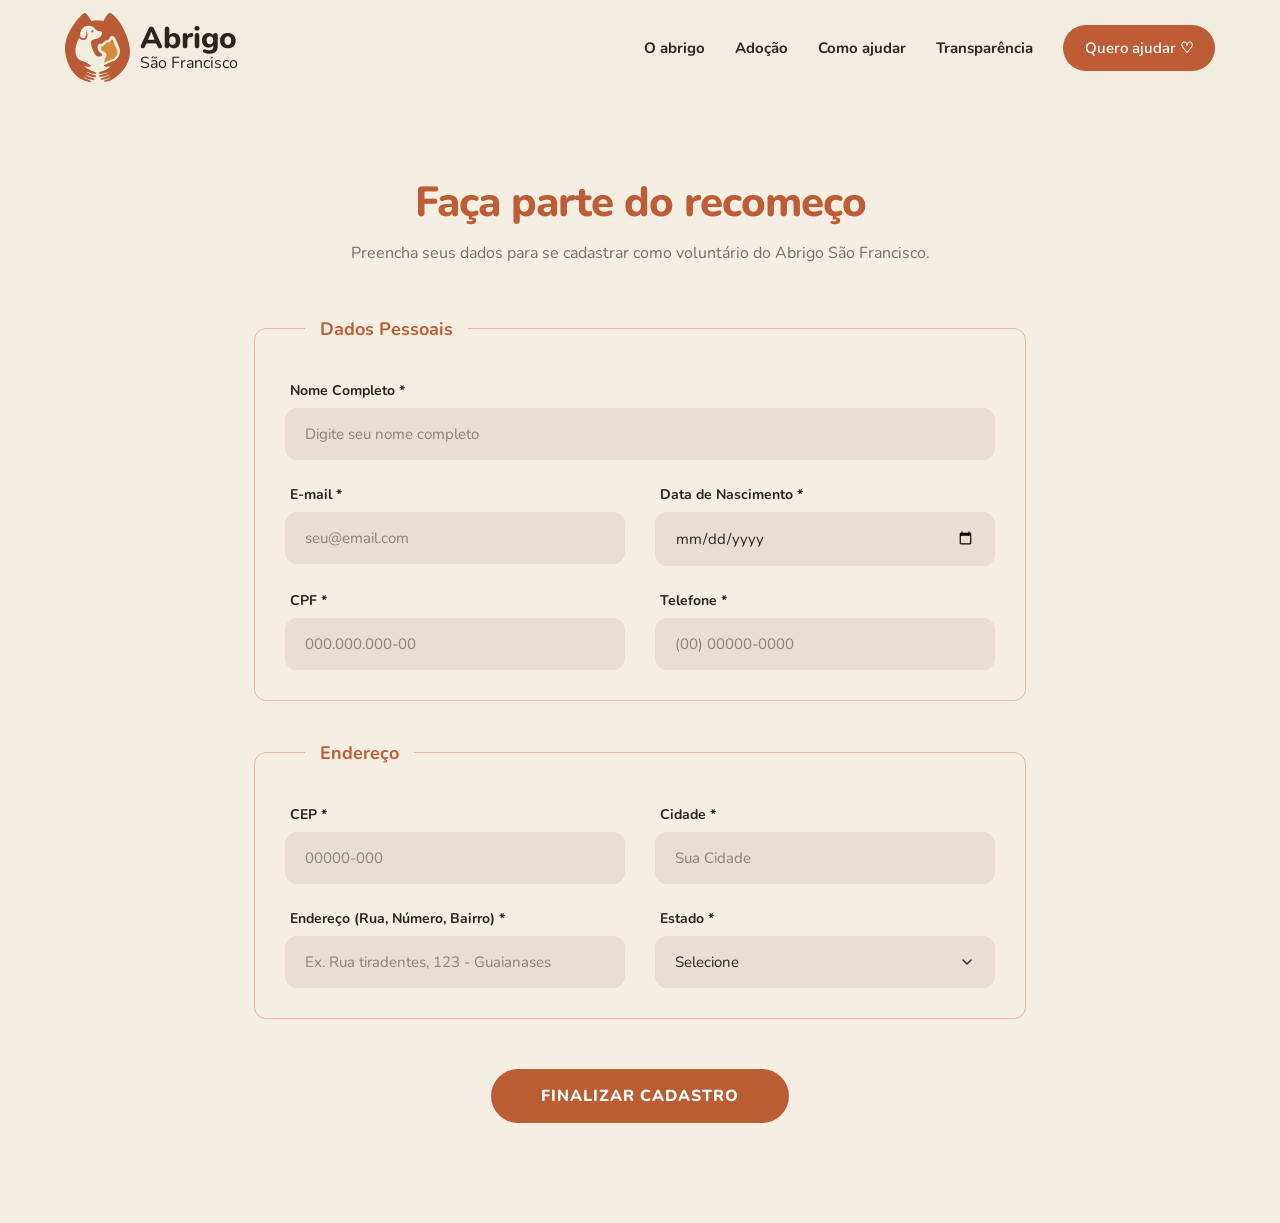
==== cadastro.html @ 1b5cd52c "adição de arquivos" ====
<!DOCTYPE html>
<html lang="pt-BR">
<head>
    <meta charset="UTF-8">
    <meta name="viewport" content="width=device-width, initial-scale=1.0">
    <title>Cadastro de Voluntário - Abrigo São Francisco</title>
    <link rel="stylesheet" href="projects.css">
    <script src="script.js" defer></script>
</head>
<body class="creme">

    <!-- NAVBAR (Mantida igual às outras páginas) -->
    <header class="nav-bar">
        <div class="logo-container">
            <img src="imagens/logotipo_abrogoSF.svg" class="logotipo" alt="Logo do Abrigo São Francisco">
            <p class="escritalogo">
                <strong>Abrigo</strong>
                <span>São Francisco</span>
            </p>
        </div>
        <nav class="navegacao">
            <ul class="abas-nav">
                <li><a href="#">O abrigo</a></li>
                <li><a href="#">Adoção</a></li>
                <li><a href="#">Como ajudar</a></li>
                <li><a href="#">Transparência</a></li>
                <li><a href="#" class="ajudar-button">Quero ajudar ♡</a></li>
            </ul>
        </nav>
    </header>

    <!-- CONTEÚDO DO CADASTRO -->
    <main class="seccao-cadastro">
        
        <!-- Cabeçalho do Formulário -->
        <div class="cabecalho-cadastro">
            <h1>Faça parte do recomeço</h1>
            <p>Preencha seus dados para se cadastrar como voluntário do Abrigo São Francisco.</p>
        </div>

        <!-- Formulário Único -->
        <form action="pagina.php" method="POST" class="formulario-cadastro">
            
            <!-- BLOCO 1: DADOS PESSOAIS -->
            <fieldset class="grupo-campos">
                <legend>Dados Pessoais</legend>
                
                <div class="linha-form">
                    <div class="campo-form largura-total">
                        <label for="nome">Nome Completo *</label>
                        <input type="text" id="nome" name="nome" placeholder="Digite seu nome completo" required>
                    </div>
                </div>

                <div class="linha-form">
                    <div class="campo-form">
                        <label for="email">E-mail *</label>
                        <input type="email" id="email" name="email" placeholder="seu@email.com" required>
                    </div>
                    <div class="campo-form">
                        <label for="nascimento">Data de Nascimento *</label>
                        <input type="date" id="nascimento" name="nascimento" required>
                    </div>
                </div>

                <div class="linha-form">
                    <div class="campo-form">
                        <label for="cpf">CPF *</label>
                        <input type="text" id="cpf" name="cpf" pattern="[0-9]{3}\.[0-9]{3}\.[0-9]{3}-[0-9]{2}" placeholder="000.000.000-00" title="Formato: 000.000.000-00" required>
                    </div>
                    <div class="campo-form">
                        <label for="telefone">Telefone *</label>
                        <input type="tel" id="telefone" name="telefone" pattern="\([0-9]{2}\) [0-9]{5}-[0-9]{4}" placeholder="(00) 00000-0000" title="Formato: (00) 00000-0000" required>
                    </div>
                </div>
            </fieldset>

            <!-- BLOCO 2: ENDEREÇO -->
            <fieldset class="grupo-campos">
                <legend>Endereço</legend>
                
                <div class="linha-form">
                    <div class="campo-form">
                        <label for="cep">CEP *</label>
                        <input type="text" id="cep" name="cep" pattern="[0-9]{5}-[0-9]{3}" placeholder="00000-000" title="Formato: 00000-000" required>
                    </div>
                    <div class="campo-form">
                        <label for="cidade">Cidade *</label>
                        <input type="text" id="cidade" name="cidade" placeholder="Sua Cidade" required>
                    </div>
                </div>

                <div class="linha-form">
                    <div class="campo-form">
                        <label for="endereco">Endereço (Rua, Número, Bairro) *</label>
                        <input type="text" id="endereco" name="endereco" placeholder="Ex. Rua tiradentes, 123 - Guaianases" required>
                    </div>
                    <div class="campo-form">
                        <label for="estado">Estado *</label>
                        <select id="estado" name="estado" required>
                            <option value="" selected disabled>Selecione</option>
                            <option value="AC">Acre</option>
                            <option value="AL">Alagoas</option>
                            <option value="AP">Amapá</option>
                            <option value="AM">Amazonas</option>
                            <option value="BA">Bahia</option>
                            <option value="CE">Ceará</option>
                            <option value="DF">Distrito Federal</option>
                            <option value="ES">Espírito Santo</option>
                            <option value="GO">Goiás</option>
                            <option value="MA">Maranhão</option>
                            <option value="MT">Mato Grosso</option>
                            <option value="MS">Mato Grosso do Sul</option>
                            <option value="MG">Minas Gerais</option>
                            <option value="PA">Pará</option>
                            <option value="PB">Paraíba</option>
                            <option value="PR">Paraná</option>
                            <option value="PE">Pernambuco</option>
                            <option value="PI">Piauí</option>
                            <option value="RJ">Rio de Janeiro</option>
                            <option value="RN">Rio Grande do Norte</option>
                            <option value="RS">Rio Grande do Sul</option>
                            <option value="RO">Rondônia</option>
                            <option value="RR">Roraima</option>
                            <option value="SC">Santa Catarina</option>
                            <option value="SP">São Paulo</option>
                            <option value="SE">Sergipe</option>
                            <option value="TO">Tocantins</option>
                        </select>
                    </div>
                </div>
            </fieldset>

            <!-- BOTÃO DE ENVIO -->
            <div class="container-botao-enviar">
                <button type="submit" class="btn-enviar-cadastro">FINALIZAR CADASTRO</button>
            </div>

        </form>
    </main>

</body>
</html>
---- projects.css ----
/* ==========================================================================
   VARIÁVEIS E GLOBAIS (Adicione ao topo do seu ficheiro CSS)
========================================================================== */
@import url('https://fonts.googleapis.com/css2?family=Nunito:wght@400;500;600;700;800&display=swap');

:root {
    --cor-creme: #f5eee3;
    --cor-laranja: #bd5c35;
    --cor-laranja-hover: #a94f2c;
    --cor-escuro: #2c211d;
    --cor-branco: #ffffff;
    --cor-texto-escuro: #292522;
    --cor-texto-cinza: #756e68;
}

body {
    background-color: var(--cor-creme);
    font-family: 'Nunito', sans-serif;
    color: var(--cor-texto-escuro);
    margin: 0; padding: 0;
}

* {
    margin: 0;
    padding: 0;
    box-sizing: border-box;
}

html {
    scroll-behavior: smooth;
}





/* =========================
   NAVBAR
========================= */

.nav-bar {
    width: 100%;
    height: 95px;

    padding: 0 65px;

    background-color: #F3ECE1;

    display: flex;
    align-items: center;

    position: fixed;
    top: 0;
    left: 0;

    z-index: 1000;
}

/* =========================
   LOGO E TEXTOS
========================= */

.logo-container {
    display: flex;
    align-items: center;

    gap: 10px;
}

.logotipo {
    width: 65px;
    height: auto;

    display: block;
}

.escritalogo {
    display: flex;
    flex-direction: column;

    margin: 0;

    color: #2C221E;

    font-family: 'Nunito', sans-serif;

    line-height: 1.1;
}

.escritalogo strong {
    font-size: 30px;
    font-weight: 800;
}

.escritalogo span {
    font-size: 16px;
    font-weight: 400;
}

/* =========================
   ÁREAS DE NAVEGAÇÃO
========================= */

.navegacao {
    display: flex;
    align-items: center;

    margin-left: auto;
}

.abas-nav {
    list-style: none;

    display: flex;
    align-items: center;

    gap: 30px;
}

.abas-nav li {
    display: flex;
    align-items: center;
}


/* =========================
   LINKS
========================= */

.abas-nav a {
    color: #292522;

    text-decoration: none;

    font-size: 15px;
    font-weight: 700;

    white-space: nowrap;

    transition: color 0.3s ease;
}

.abas-nav a:hover {
    color: #bd5c35;
}


/* =========================
   BOTÃO "QUERO AJUDAR"
========================= */

.ajudar-button {
    background-color: #bd5c35;

    color: #ffffff !important;

    padding: 13px 22px;

    border-radius: 30px;

    font-size: 15px !important;
    font-weight: 600 !important;

    transition:
        background-color 0.3s ease,
        transform 0.3s ease;
}

.ajudar-button:hover {
    background-color: #a94f2c;

    transform: translateY(-2px);
}




/* Utilitários */
.creme { background-color: var(--cor-creme); }
.escuro { background-color: var(--cor-escuro); color: var(--cor-branco); }
.laranja { background-color: var(--cor-laranja); color: var(--cor-branco); }
.mt-20 { margin-top: 20px; } .mt-30 { margin-top: 30px; } .w-100 { width: 100%; justify-content: center;}

/* Tipografia Base */
.subtitulo-padrao {
    display: flex; align-items: center; gap: 10px;
    font-size: 13px; font-weight: 800; text-transform: uppercase; margin-bottom: 20px;
}
.subtitulo-padrao span { width: 25px; height: 2px; }
.subtitulo-escuro { color: var(--cor-laranja); } .subtitulo-escuro span { background-color: var(--cor-laranja); }
.subtitulo-claro { color: rgba(255,255,255,0.8); } .subtitulo-claro span { background-color: rgba(255,255,255,0.8); }
.subtitulo-laranja { color: var(--cor-laranja); } .subtitulo-laranja span { background-color: var(--cor-laranja); }

h1 { font-size: 72px; font-weight: 800; line-height: 1.1; letter-spacing: -2px; margin-bottom: 20px; }
h2 { font-size: 46px; font-weight: 800; line-height: 1.1; letter-spacing: -1px; margin-bottom: 20px; }
h3 { font-size: 28px; font-weight: 800; margin-bottom: 15px; }
h4 { font-size: 20px; font-weight: 800; margin-bottom: 15px; }
p { font-size: 16px; line-height: 1.6; color: var(--cor-texto-cinza); margin-bottom: 30px; }

.escuro h2, .escuro h4, .laranja h2, .laranja h4 { color: var(--cor-branco); }
.escuro p { color: rgba(245, 238, 227, 0.7); }

/* ==========================================================================
   BOTÕES E HOVERS
========================================================================== */
.btn-primario, .btn-laranja-solido {
    display: inline-flex; align-items: center; gap: 10px;
    padding: 14px 28px; border-radius: 30px; text-decoration: none; font-weight: 700; font-size: 16px;
    background-color: var(--cor-laranja); color: var(--cor-branco);
    border: none; cursor: pointer; transition: all 0.3s ease;
    margin-top: 20px;
}
.btn-primario:hover, .btn-laranja-solido:hover {
    background-color: var(--cor-laranja-hover);
    transform: translateY(-3px);
    box-shadow: 0 5px 15px rgba(189, 92, 53, 0.3);
}

.btn-creme, .btn-secundario-claro {
    display: inline-flex; align-items: center; gap: 10px;
    padding: 16px 28px; border-radius: 30px; text-decoration: none; font-weight: 700; font-size: 16px;
    background-color: var(--cor-creme); color: var(--cor-texto-escuro);
    border: none; cursor: pointer; transition: all 0.3s ease;
    margin-top: 20px;
}
.btn-creme:hover, .btn-secundario-claro:hover {
    background-color: #ffffff;
    transform: translateY(-3px);
    box-shadow: 0 5px 15px rgba(0,0,0,0.1);
}

.btn-link, .btn-link-claro {
    display: inline-flex; align-items: center; gap: 8px; font-weight: 700; text-decoration: none; font-size: 16px;
    transition: opacity 0.3s ease, transform 0.3s ease;
}
.btn-link { color: var(--cor-texto-escuro); }
.btn-link-claro { color: var(--cor-branco); }
.btn-link:hover, .btn-link-claro:hover {
    opacity: 0.7;
    transform: translateX(5px);
}

/* ==========================================================================
   MODAL "QUERO AJUDAR"
========================================================================== */
.modal-overlay {
    position: fixed;
    top: 0;
    left: 0;
    width: 100%;
    height: 100%;
    background-color: rgba(44, 33, 29, 0.85); /* Fundo castanho escuro translúcido */
    z-index: 9999;
    
    display: flex;
    align-items: center;
    justify-content: center;
    
    /* Escondido por padrão com animação */
    opacity: 0;
    visibility: hidden;
    transition: opacity 0.3s ease, visibility 0.3s ease;
}

/* Classe que será adicionada pelo JS para mostrar o modal */
.modal-overlay.mostrar {
    opacity: 1;
    visibility: visible;
}

.modal-conteudo {
    position: relative;
    background-color: #f5eee3; /* Cor creme padrão */
    width: 90%;
    max-width: 850px;
    border-radius: 30px;
    padding: 60px 50px;
    box-shadow: 0 20px 50px rgba(0, 0, 0, 0.2);
    
    /* Efeito de zoom ao abrir */
    transform: scale(0.95);
    transition: transform 0.3s ease;
}

.modal-overlay.mostrar .modal-conteudo {
    transform: scale(1);
}

.modal-fechar {
    position: absolute;
    top: 30px;
    right: 30px;
    background: none;
    border: none;
    color: #292522;
    cursor: pointer;
    padding: 5px;
    border-radius: 50%;
    transition: background-color 0.2s ease, color 0.2s ease;
}

.modal-fechar:hover {
    background-color: #bd5c35;
    color: #ffffff;
}

.modal-cabecalho {
    text-align: center;
    margin-bottom: 40px;
    display: flex;
    flex-direction: column;
    align-items: center;
}

.modal-cabecalho h2 {
    color: #292522;
    font-size: 38px;
    font-weight: 800;
    letter-spacing: -1px;
    margin-bottom: 15px;
}

.modal-cabecalho p {
    color: #756e68;
    font-size: 16px;
    max-width: 500px;
    margin: 0;
}

.modal-opcoes {
    display: grid;
    grid-template-columns: 1fr 1fr;
    gap: 30px;
}

.modal-opcao-card {
    background-color: #ffffff;
    padding: 40px;
    border-radius: 20px;
    border: 1px solid rgba(0,0,0,0.05);
    text-decoration: none;
    color: #292522;
    
    display: flex;
    flex-direction: column;
    align-items: flex-start;
    
    transition: transform 0.3s ease, box-shadow 0.3s ease;
}

.modal-opcao-card:hover {
    transform: translateY(-5px);
    box-shadow: 0 15px 35px rgba(0, 0, 0, 0.08);
}

.icone-circulo-modal {
    width: 60px;
    height: 60px;
    border-radius: 50%;
    background-color: #f5eee3;
    color: #bd5c35;
    display: flex;
    align-items: center;
    justify-content: center;
    margin-bottom: 25px;
    transition: background-color 0.3s ease, color 0.3s ease;
}

.modal-opcao-card:hover .icone-circulo-modal {
    background-color: #bd5c35;
    color: #ffffff;
}

.modal-opcao-card h3 {
    font-size: 24px;
    font-weight: 800;
    margin-bottom: 10px;
}

.modal-opcao-card p {
    color: #756e68;
    font-size: 15px;
    margin-bottom: 25px;
    flex-grow: 1;
}

/* Responsividade do Modal */
@media (max-width: 768px) {
    .modal-opcoes {
        grid-template-columns: 1fr;
    }
    
    .modal-conteudo {
        padding: 40px 30px;
        max-height: 90vh;
        overflow-y: auto;
    }
    
    .modal-cabecalho h2 {
        font-size: 28px;
    }
}

/* ==========================================================================
   IMAGENS DE FUNDO (Insira os links reais aqui)
========================================================================== */
.bg-img-voluntariado-1 { background-image: url('imagens/foto 1 secao apoio.jpeg'); }
.bg-img-voluntariado-2 { background-image: url('imagens/foto 5 secao apoio.jpeg'); }
.bg-img-voluntariado-3 { background-image: url('imagens/foto homem segurando cachorro.jpeg'); }

.bg-camp-1 { background-image: url('imagens/campanha 1.jpeg'); }
.bg-camp-2 { background-image: url('imagens/campanha 2.jpeg'); }

/* ==========================================================================
   CARDS DE IMAGEM COM OVERLAY
========================================================================== */
.card-imagem {
    position: relative; height: 380px; border-radius: 20px; overflow: hidden;
    background-size: cover; background-position: center;
    padding: 24px; color: var(--cor-branco);
    transition: transform 0.3s ease, box-shadow 0.3s ease;
    cursor: pointer;
}
.card-imagem:hover {
    transform: translateY(-8px);
    box-shadow: 0 15px 30px rgba(0,0,0,0.15);
}
.card-imagem:hover .link-seta {
    transform: translateX(5px);
}
.overlay-gradiente-laranja {
    position: absolute; top: 0; left: 0; width: 100%; height: 100%;
    background: linear-gradient(180deg, rgba(217, 102, 39, 0.6) 0%, rgba(184, 69, 21, 0.95) 100%);
    z-index: 1; transition: opacity 0.3s ease;
}
.card-imagem:hover .overlay-gradiente-laranja {
    opacity: 0.9;
}
.conteudo-card-img {
    position: relative; z-index: 2; height: 100%;
    display: flex; flex-direction: column; justify-content: space-between;
}
.topo-card { display: flex; justify-content: space-between; align-items: center; }
.icone-bola {
    width: 40px; height: 40px; border-radius: 50%;
    background: rgba(255, 255, 255, 0.2); backdrop-filter: blur(4px);
    display: flex; align-items: center; justify-content: center;
}
.base-card h3 { font-size: 22px; margin-bottom: 10px; color: var(--cor-branco);}
.base-card p { font-size: 14px; margin-bottom: 15px; color: rgba(255,255,255,0.9);}
.link-seta { font-weight: 700; font-size: 14px; display: inline-flex; align-items: center; gap: 5px; transition: transform 0.3s ease;}

/* ==========================================================================
   BANNER OPORTUNIDADE LARGA (Hover e Efeitos)
========================================================================== */
.banner-oportunidade-larga {
    display: block; background-color: #d28639; border-radius: 10px 30px; padding: 40px; 
    color: var(--cor-escuro); position: relative; text-decoration: none;
    transition: transform 0.3s ease, background-color 0.3s ease;
}
.banner-oportunidade-larga:hover {
    transform: translateY(-5px);
    background-color: #c97e33;
}
.banner-oportunidade-larga h3 { color: var(--cor-escuro); margin-bottom: 30px;}
.info-oportunidade { display: grid; grid-template-columns: 1fr 1fr; gap: 20px; }
.info-oportunidade p { color: var(--cor-escuro); font-size: 15px; margin-bottom: 10px;}
.link-canto { position: absolute; bottom: 40px; right: 40px; font-weight: 800; transition: transform 0.3s ease;}
.banner-oportunidade-larga:hover .link-canto { transform: translate(3px, -3px); }

/* ==========================================================================
   CARDS DE CAMPANHA (Com Progresso)
========================================================================== */
.card-campanha {
    background-color: var(--cor-branco); border-radius: 30px; overflow: hidden;
    transition: transform 0.3s ease, box-shadow 0.3s ease;
}
.card-campanha:hover {
    transform: translateY(-5px);
    box-shadow: 0 15px 30px rgba(0,0,0,0.2);
}
.img-campanha { width: 100%; height: 300px; background-size: cover; background-position: 10% 10%;}
.conteudo-campanha { padding: 40px; }
.conteudo-campanha h4 { color: var(--cor-texto-escuro); margin-bottom: 15px;}
.stats-campanha { margin-bottom: 30px; }
.linha-stat { display: flex; justify-content: space-between; font-size: 13px; color: var(--cor-texto-cinza); margin-bottom: 10px;}
.linha-stat strong { color: var(--cor-texto-escuro); font-size: 15px;}
progress { width: 100%; height: 8px; border-radius: 4px; border: none; background-color: var(--cor-creme); }
progress::-webkit-progress-value { background-color: var(--cor-laranja); border-radius: 4px;}
progress::-webkit-progress-bar { background-color: var(--cor-creme); border-radius: 4px;}
.botoes-campanha { display: flex; gap: 15px; }

/* ==========================================================================
   FORMULÁRIO DE DOAÇÕES (Interações)
========================================================================== */
.card-branco-sombra { background-color: var(--cor-branco); padding: 50px; border-radius: 30px; box-shadow: 0 10px 40px rgba(0,0,0,0.05);}
.opcoes-valor { display: flex; flex-wrap: wrap; gap: 15px; }
.btn-valor {
    padding: 12px 24px; border-radius: 30px; border: 2px solid var(--cor-creme); 
    background-color: var(--cor-creme); font-weight: 700; color: var(--cor-texto-escuro); 
    cursor: pointer; transition: all 0.2s ease;
}
.btn-valor:hover { border-color: var(--cor-laranja); color: var(--cor-laranja); background-color: var(--cor-branco);}
.btn-valor.ativo { background-color: var(--cor-laranja); color: var(--cor-branco); border-color: var(--cor-laranja);}

.opcoes-tipo { display: flex; gap: 20px; }
.radio-box {
    display: flex; align-items: center; gap: 10px; padding: 15px 25px; border-radius: 15px; 
    background-color: var(--cor-creme); border: 2px solid transparent; cursor: pointer; 
    font-weight: 700; font-size: 14px; transition: all 0.2s ease;
}
.radio-box:hover { border-color: rgba(189, 92, 53, 0.5); }
.radio-box.ativo { border-color: var(--cor-laranja); background-color: var(--cor-branco);}
.radio-box input[type="radio"] { accent-color: var(--cor-laranja); transform: scale(1.2);}

/* ==========================================================================
   OUTROS ESTILOS DA PÁGINA (Layouts)
========================================================================== */
/* =========================
   SECÇÃO 1: HERO (CORREÇÃO DA IMAGEM)
========================= */
.hero-topo {
    position: relative; /* Transforma a secção no limite absoluto */
    display: flex;
    align-items: center; /* Centra o texto na vertical */
    background-color: var(--cor-creme);
    padding: 140px 5% 80px 5%; /* Devolve o espaço de respiro para o texto */
    min-height: 85vh;
    overflow: hidden; /* CORTA qualquer sobra da imagem que passe para baixo da secção */
}

/* --- Coluna da Esquerda (Texto) --- */
.hero-texto-coluna {
    width: 55%; 
    max-width: 650px;
    position: relative;
    z-index: 2; /* Garante que o texto fica sempre por cima de tudo */
}

.hero-etiqueta {
    display: flex;
    align-items: center;
    gap: 15px;
    font-size: 13px;
    font-weight: 800;
    color: #b8541e;
    letter-spacing: 1px;
    margin-bottom: 20px;
    text-transform: uppercase;
}

.hero-etiqueta .traco {
    width: 30px;
    height: 2px;
    background-color: #b8541e;
}

.hero-texto-coluna h1 {
    font-size: 64px;
    font-weight: 800;
    line-height: 1.1;
    letter-spacing: -2px;
    color: #292522;
    margin-bottom: 25px;
}

.hero-texto-coluna p {
    font-size: 17px;
    line-height: 1.6;
    color: #756e68;
    margin-bottom: 40px;
    max-width: 600px;
}

.hero-botoes {
    display: flex;
    align-items: center;
    gap: 30px;
}

.btn-laranja-hero {
    background-color: #b8541e;
    color: #ffffff;
    padding: 16px 32px;
    border-radius: 30px;
    text-decoration: none;
    font-weight: 700;
    font-size: 16px;
    transition: background-color 0.3s;
}

.btn-laranja-hero:hover {
    background-color: #9c4516;
}

.btn-texto-hero {
    color: #292522;
    text-decoration: none;
    font-weight: 700;
    font-size: 16px;
    display: flex;
    align-items: center;
    gap: 8px;
}

/* --- Coluna da Direita (Imagem) --- */
.hero-imagem-coluna {
    position: absolute;
    right: 0; /* Cola a imagem ao lado direito */
    bottom: 0; /* Cola a imagem ao chão da secção */
    width: 50%; /* Dá metade do ecrã para a imagem */
    height: 100%; 
    display: flex;
    justify-content: center;
    align-items: flex-end; /* Puxa para baixo */
    z-index: 1;
    pointer-events: none; /* Evita que o espaço invisível da imagem bloqueie os cliques nos botões do texto */
}

.hero-imagem-coluna img {
    width: 100%;
    height: 90%; /* O TRUQUE: Torna a imagem de propósito mais alta que a secção para encher a tela */
    object-fit: cover; 
    object-position: center bottom; /* Força os braços a tocarem na base */
    
    /* O TRUQUE MÁGICO 2: Como a imagem tem margem sobrando em baixo, empurramos a imagem (translateY) 
       mais para baixo para forçar os braços a passarem o limite invisível e tocarem a linha preta! */
    transform: scale(1.15) translateY(15%); 
    transform-origin: bottom center;
}

/* --- Responsividade --- */
@media (max-width: 1024px) {
    .hero-topo { flex-direction: column; padding-top: 140px; }
    .hero-texto-coluna { width: 100%; text-align: center; display: flex; flex-direction: column; align-items: center; padding-bottom: 500px; }
    .hero-imagem-coluna { width: 100%; right: auto; left: 0; height: 500px; }
    .hero-imagem-coluna img { transform: scale(1.2) translateY(5%); object-fit: contain; }
}

/* =========================
   SECÇÃO 2: OPÇÕES DE CONTRIBUIÇÃO
========================= */
.seccao-opcoes-bg {
    position: relative;
    background-color: #c45a24; /* Laranja forte de fundo */
    padding: 120px 5%;
    overflow: hidden;
}

/* Imagem do cãozinho esbatida no fundo */
.overlay-imagem-fundo {
    position: absolute;
    top: 0;
    left: 0;
    width: 100%;
    height: 100%;
    background-size: cover;
    background-position: center top;
    opacity: 0.15; /* Deixa a imagem super suave para não atrapalhar a leitura */
    mix-blend-mode: multiply; /* Mistura a imagem com o laranja */
    z-index: 1;
}

.conteudo-opcoes {
    position: relative;
    z-index: 2; /* Mantém o conteúdo em cima da imagem */
    max-width: 1200px;
    margin: 0 auto;
    color: var(--cor-branco);
}

/* --- Cabeçalho --- */
.cabecalho-opcoes {
    display: flex;
    justify-content: center;
    margin-bottom: 80px;
}

.texto-central-container {
    max-width: 900px;
    display: flex;
    flex-direction: column;
}

.subtitulo-branco-centro {
    display: flex;
    align-items: center;
    gap: 15px;
    font-size: 12px;
    font-weight: 800;
    color: var(--cor-branco);
    letter-spacing: 1px;
    margin-bottom: 20px;
}

.traco-branco {
    width: 30px;
    height: 2px;
    background-color: var(--cor-branco);
}

.texto-central-container h2 {
    font-size: 46px;
    font-weight: 800;
    line-height: 1.2;
    letter-spacing: -1px;
    margin-bottom: 15px;
    text-align: left;
}

.tagline-direita {
    align-self: flex-end; /* Puxa este texto para a direita */
    font-size: 11px;
    font-weight: 800;
    letter-spacing: 2px;
    color: rgba(255, 255, 255, 0.8);
}

/* --- Cartões Delineados --- */
.grid-cards-opcoes {
    display: grid;
    grid-template-columns: 1fr 1fr;
    gap: 40px;
}

.card-opcao-outline {
    border: 1px solid rgba(255, 255, 255, 0.4); /* Borda fina e semi-transparente */
    border-radius: 40px; /* Cantos bem arredondados como no design */
    padding: 60px 50px;
    display: flex;
    flex-direction: column;
    align-items: flex-start;
    transition: all 0.3s ease;
    background-color: transparent;
}

.card-opcao-outline:hover {
    background-color: rgba(255, 255, 255, 0.05); /* Fica ligeiramente mais claro ao passar o rato */
    transform: translateY(-5px);
    border-color: rgba(255, 255, 255, 0.8);
}

.card-numero {
    display: flex;
    align-items: center;
    gap: 15px;
    font-weight: 800;
    font-size: 14px;
    margin-bottom: 25px;
}

.traco-curto {
    width: 20px;
    height: 2px;
    background-color: var(--cor-branco);
}

.card-opcao-outline h3 {
    font-size: 42px;
    font-weight: 800;
    margin-bottom: 20px;
    letter-spacing: -1px;
}

.card-opcao-outline p {
    font-size: 16px;
    line-height: 1.6;
    color: rgba(255, 255, 255, 0.9);
    margin-bottom: 50px; /* Empurra o botão mais para baixo */
    max-width: 90%;
}

.btn-branco-card {
    background-color: var(--cor-branco);
    color: #c45a24;
    padding: 14px 28px;
    border-radius: 30px;
    text-decoration: none;
    font-weight: 700;
    font-size: 15px;
    display: inline-flex;
    align-items: center;
    gap: 8px;
    transition: transform 0.2s ease, opacity 0.2s ease;
    margin-top: auto; /* Garante que o botão fica alinhado no fundo se os textos tiverem tamanhos diferentes */
}

.btn-branco-card:hover {
    transform: scale(1.05);
    opacity: 0.9;
}

/* --- Responsividade da Secção 2 --- */
@media (max-width: 1024px) {
    .grid-cards-opcoes { grid-template-columns: 1fr; }
    .texto-central-container h2 { font-size: 36px; }
    .card-opcao-outline { padding: 40px 30px; }
}

.seccao-oportunidades { padding: 100px 5%; }
.cabecalho-padrao { max-width: 800px; margin-bottom: 60px; }
.grid-cards-3 { display: grid; grid-template-columns: repeat(3, 1fr); gap: 30px; margin-bottom: 30px; }
.alinhamento-direita { text-align: right; margin-bottom: 60px; }

/* ==========================================================================
   SECÇÃO: COMO PARTICIPAR DO VOLUNTARIADO (CORRIGIDA)
========================================================================== */

.seccao-como-participar-fixa {
    width: 100%;
    padding: 100px 5%;
    
    background-color: #2c211d; /* Fundo escuro */
    
    display: flex;
    justify-content: space-between;
    align-items: flex-start; /* Mantém a coluna da esquerda fixa no topo, sem arrastar a página */
    gap: 60px;
}

/* --- Lado Esquerdo --- */
.coluna-esq-participar {
    width: 40%;
}

.coluna-esq-participar h2 {
    color: #ffffff;
    font-size: 42px;
    font-weight: 800;
    line-height: 1.1;
    margin-bottom: 25px;
    letter-spacing: -1px;
}

.coluna-esq-participar p {
    color: rgba(245, 238, 227, 0.7);
    font-size: 16px;
    line-height: 1.6;
    margin-bottom: 40px;
    max-width: 450px;
}

/* --- Lado Direito --- */
.coluna-dir-participar {
    width: 55%;
    display: flex;
    flex-direction: column;
}

.item-passo-voluntariado {
    display: flex;
    align-items: center;
    padding: 30px 0;
    
    border-top: 1px solid rgba(255, 255, 255, 0.1);
    transition: background-color 0.3s ease, transform 0.3s ease;
}

.item-passo-voluntariado:hover {
    background-color: rgba(255, 255, 255, 0.02);
    transform: translateX(5px);
}

.num-passo {
    width: 50px;
    color: #bd5c35; /* Laranja */
    font-size: 13px;
    font-weight: 800;
    flex-shrink: 0;
}

.textos-passo {
    flex: 1;
    padding-right: 20px;
}

.textos-passo h3 {
    color: #ffffff;
    font-size: 22px;
    font-weight: 700;
    margin: 0 0 8px 0;
}

.textos-passo p {
    color: rgba(255, 255, 255, 0.6);
    font-size: 14px;
    margin: 0;
    line-height: 1.5;
}

.icone-seta-descer {
    width: 35px;
    height: 35px;
    border-radius: 50%;
    border: 1px solid rgba(255, 255, 255, 0.2);
    
    display: flex;
    align-items: center;
    justify-content: center;
    
    color: #ffffff;
    flex-shrink: 0;
    transition: all 0.3s ease;
}

/* Efeito ao passar o rato (hover) na linha inteira */
.item-passo-voluntariado:hover .icone-seta-descer {
    border-color: #bd5c35;
    background-color: #bd5c35;
    color: #ffffff;
}

/* --- Responsividade --- */
@media (max-width: 950px) {
    .seccao-como-participar-fixa {
        flex-direction: column;
        gap: 50px;
    }
    
    .coluna-esq-participar,
    .coluna-dir-participar {
        width: 100%;
    }
    
    .coluna-esq-participar p {
        max-width: 100%;
    }
}

.seccao-campanhas { padding: 100px 5%; }
.grid-cards-2 { display: grid; grid-template-columns: 1fr 1fr; gap: 40px; }

.bloco-doacoes { padding: 100px 5%; display: flex; gap: 60px; align-items: flex-start;}

/* =========================
   SECÇÃO 5: ÁREA DO VOLUNTÁRIO
========================= */
.seccao-area-voluntario {
    padding: 100px 5%;
    background-color: var(--cor-creme);
}

/* Estrutura das duas colunas */
.layout-duas-colunas-voluntario {
    display: flex;
    align-items: center;
    gap: 60px;
    margin-top: 50px;
}

/* Coluna da Imagem (Laptop) */
.imagem-laptop-voluntario {
    width: 55%;
    display: flex;
    justify-content: center;
}

.imagem-laptop-voluntario img {
    width: 100%;
    max-width: 650px; /* Tamanho generoso para o portátil */
    height: auto;
    object-fit: contain;
}

/* Coluna da Direita (Lista de Recursos) */
.lista-recursos-voluntario {
    width: 45%;
    display: flex;
    flex-direction: column;
    gap: 30px;
}

.recurso-item {
    display: flex;
    flex-direction: column;
    gap: 8px;
}

.recurso-cabecalho {
    display: flex;
    align-items: center;
    gap: 12px;
    font-size: 20px;
    font-weight: 800;
    color: var(--cor-escuro);
}

.recurso-cabecalho svg {
    color: var(--cor-escuro);
}

.recurso-texto {
    font-size: 15px;
    color: var(--cor-texto-cinza);
    margin: 0;
    line-height: 1.6;
}

/* Rodapé separador no fundo da secção */
.rodape-cta-voluntario {
    border-top: 1px solid rgba(0, 0, 0, 0.08); /* Linha fina e subtil */
    margin-top: 80px;
    padding-top: 50px;
}

.rodape-cta-voluntario h4 {
    font-size: 22px;
    font-weight: 800;
    color: var(--cor-escuro);
    margin-bottom: 15px;
}

.rodape-cta-voluntario p {
    font-size: 15px;
    color: var(--cor-texto-cinza);
    margin-bottom: 25px;
}

/* Responsividade */
@media (max-width: 1024px) {
    .layout-duas-colunas-voluntario {
        flex-direction: column;
        gap: 50px;
    }
    .imagem-laptop-voluntario, .lista-recursos-voluntario {
        width: 100%;
    }
    .lista-recursos-voluntario {
        align-items: flex-start;
    }
}
/* =========================
   SECÇÃO 6: CERTIFICADOS DIGITAIS
========================= */
.seccao-certificados {
    padding: 100px 5%;
    background-color: var(--cor-creme);
}

.cabecalho-certificados {
    max-width: 1000px;
    margin-bottom: 60px; /* Separa o texto da área da imagem */
}

.cabecalho-certificados h2 {
    color: var(--cor-escuro);
    margin-bottom: 20px;
}

.cabecalho-certificados p {
    color: var(--cor-texto-cinza);
    max-width: 950px;
    font-size: 16px;
    line-height: 1.6;
}

.conteudo-certificados {
    display: flex;
    align-items: center; /* Mantém o botão centrado verticalmente em relação à imagem */
    justify-content: flex-start;
    gap: 80px; /* Distância entre a imagem e o botão */
}

.imagem-certificado {
    width: 60%;
    max-width: 650px; 
}

.imagem-certificado img {
    width: 100%;
    height: auto;
    display: block;
    border-radius: 20px; /* Caso a imagem cortada não tenha bordas arredondadas */
    box-shadow: 0 15px 40px rgba(0, 0, 0, 0.08); /* Adiciona a sombra suave igual à referência */
}

.botao-certificado {
    width: 40%;
    display: flex;
    justify-content: flex-start;
}

/* Responsividade da Secção de Certificados */
@media (max-width: 1024px) {
    .conteudo-certificados {
        flex-direction: column;
        align-items: flex-start;
        gap: 40px;
    }
    .imagem-certificado, .botao-certificado {
        width: 100%;
    }
}
/* =========================
   SECÇÃO 10: TRANSPARÊNCIA E RESULTADOS
========================= */
.seccao-transparencia {
    padding: 100px 5%;
    background-color: var(--cor-creme);
}

.lista-cards-transparencia {
    display: flex;
    flex-direction: column;
    gap: 20px;
    max-width: 1050px;
    margin-top: 50px;
}

/* Cartões com design assimétrico */
.card-transparencia {
    background-color: var(--cor-branco);
    /* O SEGREDO DO FORMATO: 20px na esquerda, 80px na direita */
    border-radius: 20px 80px 80px 20px;
    padding: 35px 50px;
    display: flex;
    align-items: center;
    gap: 40px;
    text-decoration: none;
    transition: transform 0.3s ease, box-shadow 0.3s ease;
}

.card-transparencia:hover {
    transform: translateY(-5px);
    box-shadow: 0 15px 35px rgba(0, 0, 0, 0.05);
}

.card-trans-numero {
    color: var(--cor-laranja);
    font-weight: 800;
    font-size: 15px;
    flex-shrink: 0;
    width: 30px;
}

.card-trans-conteudo {
    flex-grow: 1;
    display: flex;
    flex-direction: column;
    gap: 8px;
}

.card-trans-conteudo h4 {
    margin: 0;
    font-size: 22px;
    color: var(--cor-texto-escuro);
    font-weight: 800;
}

.card-trans-conteudo p {
    margin: 0;
    font-size: 15px;
    color: var(--cor-texto-cinza);
}

/* Link encostado à direita e ligeiramente alinhado à base */
.card-trans-link {
    color: var(--cor-laranja);
    font-weight: 800;
    font-size: 13px;
    flex-shrink: 0;
    align-self: flex-end; /* Empurra o link para ficar alinhado com o parágrafo */
    transition: transform 0.3s ease;
}

.card-transparencia:hover .card-trans-link {
    transform: translateX(5px); /* Dá um pequeno salto para a direita ao passar o rato */
}

/* Responsividade da Secção */
@media (max-width: 768px) {
    .card-transparencia {
        flex-direction: column;
        align-items: flex-start;
        border-radius: 20px; /* Em ecrãs pequenos, as bordas ficam uniformes */
        padding: 30px;
        gap: 20px;
    }
    .card-trans-link {
        align-self: flex-start;
    }
}

/* ==========================================================================
   SECÇÃO 10: FAQ (PERGUNTAS FREQUENTES E ACCORDION)
========================================================================== */
.seccao-faq { padding: 100px 5%; }
.lista-faq { border-top: 1px solid rgba(255,255,255,0.1); margin-top: 40px;}

.faq-item { border-bottom: 1px solid rgba(255,255,255,0.1); padding: 30px 0; transition: background-color 0.3s ease;}
.faq-item:hover { background-color: rgba(255,255,255,0.02); }

.faq-pergunta { display: flex; justify-content: space-between; align-items: center; cursor: pointer; }
.faq-pergunta h4 { margin: 0; font-size: 18px; color: var(--cor-branco); transition: color 0.3s ease;}

.icone-faq { 
    width: 35px; height: 35px; border-radius: 50%; border: 1px solid rgba(255,255,255,0.2); 
    display: flex; align-items: center; justify-content: center; color: var(--cor-branco); 
    transition: all 0.3s ease; flex-shrink: 0; margin-left: 20px;
}

/* Ocultar respostas por padrão (caso vá usar JS depois, o CSS já está pronto) */
.faq-resposta { display: none; margin-top: 20px; max-width: 800px;}
.faq-resposta p { margin: 0; font-size: 15px; color: rgba(255,255,255,0.7); }

/* Estados do item aberto */
.faq-item.aberto .faq-resposta { display: block; animation: fadeIn 0.4s ease; }
.faq-item.aberto .faq-pergunta h4 { color: var(--cor-laranja); }
.faq-item.aberto .icone-faq { border-color: var(--cor-laranja); color: var(--cor-laranja); }
.faq-item:hover .icone-faq { border-color: var(--cor-laranja); color: var(--cor-laranja); }

@keyframes fadeIn {
    from { opacity: 0; transform: translateY(-10px); }
    to { opacity: 1; transform: translateY(0); }
}

/* ==========================================================================
   SECÇÃO CTA: ESCOLHA COMO PARTICIPAR
========================================================================== */
.seccao-cta-participar {
    padding: 100px 5%;
    display: flex;
    align-items: center;
    justify-content: space-between;
    gap: 60px;
}

.cta-texto {
    width: 65%;
}

.cta-subtitulo {
    display: block;
    font-size: 14px;
    font-weight: 800;
    margin-bottom: 20px;
    color: var(--cor-branco);
}

.seccao-cta-participar h2 {
    font-size: 38px;
    font-weight: 800;
    line-height: 1.2;
    margin: 0;
    color: var(--cor-branco);
}

.cta-botoes {
    width: 30%;
    display: flex;
    gap: 15px;
    justify-content: flex-end;
}

.btn-escuro {
    display: inline-flex; align-items: center; gap: 8px;
    padding: 16px 28px; border-radius: 30px; text-decoration: none; 
    font-weight: 700; font-size: 15px;
    background-color: var(--cor-escuro); color: var(--cor-branco);
    transition: transform 0.3s ease, background-color 0.3s ease;
    white-space: nowrap;
    margin-top: 20px;
}

.btn-escuro:hover {
    background-color: #1a1311;
    transform: translateY(-3px);
}


/* ==========================================================================
   SECÇÃO: ACOMPANHE O PROGRESSO (CARD DETALHADO)
========================================================================== */
.seccao-progresso-detalhe {
    padding: 100px 5%;
}

.texto-cinza-claro {
    color: rgba(255, 255, 255, 0.7);
    font-size: 16px;
    max-width: 700px;
}

.card-indicadores {
    background-color: var(--cor-branco);
    border-radius: 30px;
    padding: 50px;
    margin-top: 50px;
}

.titulo-indicadores {
    color: var(--cor-laranja);
    font-size: 11px;
    font-weight: 800;
    letter-spacing: 1px;
    margin-bottom: 30px;
}

.grid-indicadores {
    display: grid;
    grid-template-columns: repeat(4, 1fr);
    gap: 20px;
    margin-bottom: 40px;
}

.indicador-item {
    background-color: var(--cor-creme);
    padding: 30px 25px;
    border-radius: 15px;
    display: flex;
    flex-direction: column;
    gap: 10px;
}

.indicador-label {
    font-size: 13px;
    color: var(--cor-texto-cinza);
    font-weight: 600;
}

.indicador-valor {
    font-size: 32px;
    color: var(--cor-texto-escuro);
    font-weight: 800;
}

/* Barra de Progresso Desenhada com DIVs (Para cantos redondos exatos) */
.barra-progresso-container {
    width: 100%;
    margin-bottom: 30px;
}

.barra-fundo {
    width: 100%;
    height: 12px;
    background-color: var(--cor-creme);
    border-radius: 10px;
    overflow: hidden;
}

.barra-preenchimento {
    height: 100%;
    background-color: var(--cor-laranja);
    border-radius: 10px;
    transition: width 0.5s ease;
}

.rodape-indicadores {
    display: flex;
    justify-content: space-between;
    align-items: center;
}

.texto-meta {
    font-size: 14px;
    font-weight: 700;
    color: var(--cor-texto-escuro);
}


/* ==========================================================================
   RESPONSIVIDADE DAS DUAS SECÇÕES
========================================================================== */
@media (max-width: 1100px) {
    .seccao-cta-participar {
        flex-direction: column;
        align-items: flex-start;
    }
    
    .cta-texto, .cta-botoes {
        width: 100%;
    }
    
    .cta-botoes {
        justify-content: flex-start;
        flex-wrap: wrap;
    }
    
    .grid-indicadores {
        grid-template-columns: repeat(2, 1fr);
    }
}

@media (max-width: 768px) {
    .seccao-cta-participar h2 {
        font-size: 28px;
    }
    
    .grid-indicadores {
        grid-template-columns: 1fr;
    }
    
    .rodape-indicadores {
        flex-direction: column;
        align-items: flex-start;
        gap: 20px;
    }
    
    .card-indicadores {
        padding: 30px;
    }
}

/* ==========================================================================
   RESPONSIVIDADE EXTRA (Para estas 4 secções)
========================================================================== */
@media (max-width: 1024px) {
    .grid-cards-4 { grid-template-columns: repeat(2, 1fr); }
    .seccao-certificados { flex-direction: column; align-items: flex-start; }
    .texto-certificados, .grafismo-certificado { width: 100%; }
}

@media (max-width: 768px) {
    .grid-cards-2x2, .grid-cards-4 { grid-template-columns: 1fr; }
    .faq-pergunta h4 { font-size: 16px; }
}

/* Responsividade */
@media (max-width: 1024px) {
    .grid-duas-colunas, .seccao-como-participar, .bloco-doacoes { flex-direction: column; }
    .metade-esq, .metade-dir, .form-doacao { width: 100%; position: static;}
    .grid-cards-3 { grid-template-columns: repeat(2, 1fr); }
}
@media (max-width: 768px) {
    h1 { font-size: 48px; } h2 { font-size: 32px; }
    .grid-cards-3, .grid-cards-2 { grid-template-columns: 1fr; }
    .botoes-hero { flex-direction: column; align-items: flex-start; }
}

/* =========================
   RODAPÉ (FOOTER)
========================= */

.rodape-site {
    width: 100%;
    padding: 80px 5% 30px;
    
    background-color: #2c211d;
    color: #f5eee3;
}

.conteudo-rodape {
    display: flex;
    justify-content: space-between;
    align-items: flex-start;
    gap: 40px;
}


/* =========================
   COLUNA DA MARCA / LOGO
========================= */

.coluna-marca {
    width: 30%;
    
    display: flex;
    flex-direction: column;
    align-items: center;
    text-align: center;
}

.logo-rodape {
    margin-bottom: 15px;
}

.coluna-marca h3 {
    margin-bottom: 15px;
    
    color: #ffffff;
    
    font-size: 22px;
    font-weight: 800;
    line-height: 1.2;
}

.coluna-marca h3 span {
    font-size: 14px;
    font-weight: 600;
}

.coluna-marca p {
    color: rgba(245, 238, 227, 0.7);
    
    font-size: 13px;
    line-height: 1.6;
}


/* =========================
   COLUNAS DE LINKS DE NAVEGAÇÃO
========================= */

.colunas-links {
    width: 60%;
    
    display: flex;
    justify-content: space-between;
    gap: 30px;
}

.coluna-nav h4 {
    margin-bottom: 25px;
    
    color: #f0a04b; /* Laranja da paleta principal */
    
    font-size: 11px;
    font-weight: 800;
    text-transform: uppercase;
    letter-spacing: 0.5px;
}

.coluna-nav ul {
    list-style: none;
    padding: 0;
    margin: 0;
}

.coluna-nav li {
    margin-bottom: 16px;
}

.coluna-nav a {
    color: rgba(245, 238, 227, 0.85);
    text-decoration: none;
    
    font-size: 14px;
    font-weight: 500;
    
    transition: color 0.3s ease;
}

.coluna-nav a:hover {
    color: #f0a04b;
}


/* =========================
   DIVISÓRIA E RODAPÉ INFERIOR
========================= */

.linha-divisoria-rodape {
    width: 100%;
    height: 1px;
    
    margin: 60px 0 30px;
    
    background-color: rgba(245, 238, 227, 0.08); /* Linha subtil */
}

.rodape-inferior {
    display: flex;
    justify-content: space-between;
    align-items: center;
}

.rodape-inferior p {
    color: rgba(245, 238, 227, 0.6);
    
    font-size: 12px;
    font-weight: 500;
}

.links-inferiores {
    display: flex;
    align-items: center;
    gap: 25px;
}

.links-inferiores a {
    color: rgba(245, 238, 227, 0.6);
    text-decoration: none;
    
    font-size: 12px;
    font-weight: 500;
    
    transition: color 0.3s ease;
}

.links-inferiores a:hover {
    color: #ffffff;
}

.btn-voltar-topo {
    display: flex;
    align-items: center;
    justify-content: center;
    
    margin-left: 10px;
    
    color: rgba(245, 238, 227, 0.8);
}


/* =========================
   RESPONSIVIDADE BÁSICA
========================= */

@media (max-width: 900px) {
    .conteudo-rodape {
        flex-direction: column;
        align-items: center;
        gap: 50px;
    }

    .coluna-marca {
        width: 100%;
    }

    .colunas-links {
        width: 100%;
        flex-wrap: wrap;
        justify-content: space-between;
    }

    .coluna-nav {
        width: 45%;
        margin-bottom: 20px;
    }

    .rodape-inferior {
        flex-direction: column;
        gap: 20px;
        text-align: center;
    }
}

@media (max-width: 500px) {
    .coluna-nav {
        width: 100%;
        text-align: center;
    }
}

/* =========================
   PÁGINA DE CADASTRO
========================= */
.seccao-cadastro {
    padding: 180px 5% 100px; /* Espaço para a navbar fixa */
    max-width: 900px;
    margin: 0 auto;
}

.cabecalho-cadastro {
    text-align: center;
    margin-bottom: 50px;
}

.cabecalho-cadastro h1 {
    font-size: 42px;
    font-weight: 800;
    color: var(--cor-laranja);
    margin-bottom: 15px;
    letter-spacing: -1px;
}

.cabecalho-cadastro p {
    font-size: 16px;
    color: var(--cor-texto-cinza);
    margin: 0;
}

/* Estrutura do Formulário */
.formulario-cadastro {
    display: flex;
    flex-direction: column;
    gap: 40px;
}

.grupo-campos {
    border: 1px solid rgba(217, 102, 39, 0.4); /* Borda laranja suave */
    border-radius: 12px;
    padding: 40px 30px 30px;
    position: relative;
    background-color: transparent;
}

.grupo-campos legend {
    color: var(--cor-laranja);
    font-size: 18px;
    font-weight: 700;
    padding: 0 15px;
    margin-left: 20px;
}

/* Linhas e Colunas */
.linha-form {
    display: flex;
    gap: 30px;
    margin-bottom: 25px;
}

.linha-form:last-child {
    margin-bottom: 0;
}

.campo-form {
    display: flex;
    flex-direction: column;
    gap: 8px;
    flex: 1; /* Faz as colunas dividirem o espaço 50/50 */
}

.campo-form.largura-total {
    flex: 100%;
}

.campo-form label {
    font-size: 14px;
    font-weight: 700;
    color: var(--cor-texto-escuro);
    padding-left: 5px;
}

/* Estilo dos Inputs e Selects */
.campo-form input,
.campo-form select {
    width: 100%;
    background-color: #eaddd3; /* Bege igual à imagem */
    border: none;
    border-radius: 12px; /* Cantos arredondados */
    padding: 16px 20px;
    font-family: 'Nunito', sans-serif;
    font-size: 15px;
    color: var(--cor-texto-escuro);
    outline: none;
    transition: box-shadow 0.3s;
}

.campo-form input:focus,
.campo-form select:focus {
    box-shadow: 0 0 0 2px var(--cor-laranja); /* Destaque ao clicar */
}

.campo-form input::placeholder {
    color: rgba(41, 37, 34, 0.5); /* Cor do texto de exemplo */
}

/* Estilo específico para o select (Seta) */
.campo-form select {
    appearance: none;
    -webkit-appearance: none;
    background-image: url("data:image/svg+xml;charset=US-ASCII,%3Csvg%20xmlns%3D%22http%3A%2F%2Fwww.w3.org%2F2000%2Fsvg%22%20width%3D%2224%22%20height%3D%2224%22%20viewBox%3D%220%200%2024%2024%22%20fill%3D%22none%22%20stroke%3D%22%23292522%22%20stroke-width%3D%222%22%20stroke-linecap%3D%22round%22%20stroke-linejoin%3D%22round%22%3E%3Cpath%20d%3D%22M6%209l6%206%206-6%22%2F%3E%3C%2Fsvg%3E");
    background-repeat: no-repeat;
    background-position: right 20px center;
    background-size: 16px;
    padding-right: 45px;
    cursor: pointer;
}

/* Botão Finalizar Cadastro */
.container-botao-enviar {
    display: flex;
    justify-content: center;
    margin-top: 10px;
}

.btn-enviar-cadastro {
    background-color: #ba5d33;
    color: #ffffff;
    font-family: 'Nunito', sans-serif;
    font-weight: 800;
    font-size: 16px;
    padding: 16px 50px;
    border: none;
    border-radius: 30px;
    cursor: pointer;
    text-transform: uppercase;
    letter-spacing: 1px;
    transition: background-color 0.3s, transform 0.2s;
}

.btn-enviar-cadastro:hover {
    background-color: #9c4516;
    transform: translateY(-2px);
}

/* Responsividade do Formulário */
@media (max-width: 768px) {
    .linha-form {
        flex-direction: column;
        gap: 25px;
    }
    .grupo-campos {
        padding: 30px 20px 20px;
    }
    .btn-enviar-cadastro {
        width: 100%;
    }
}
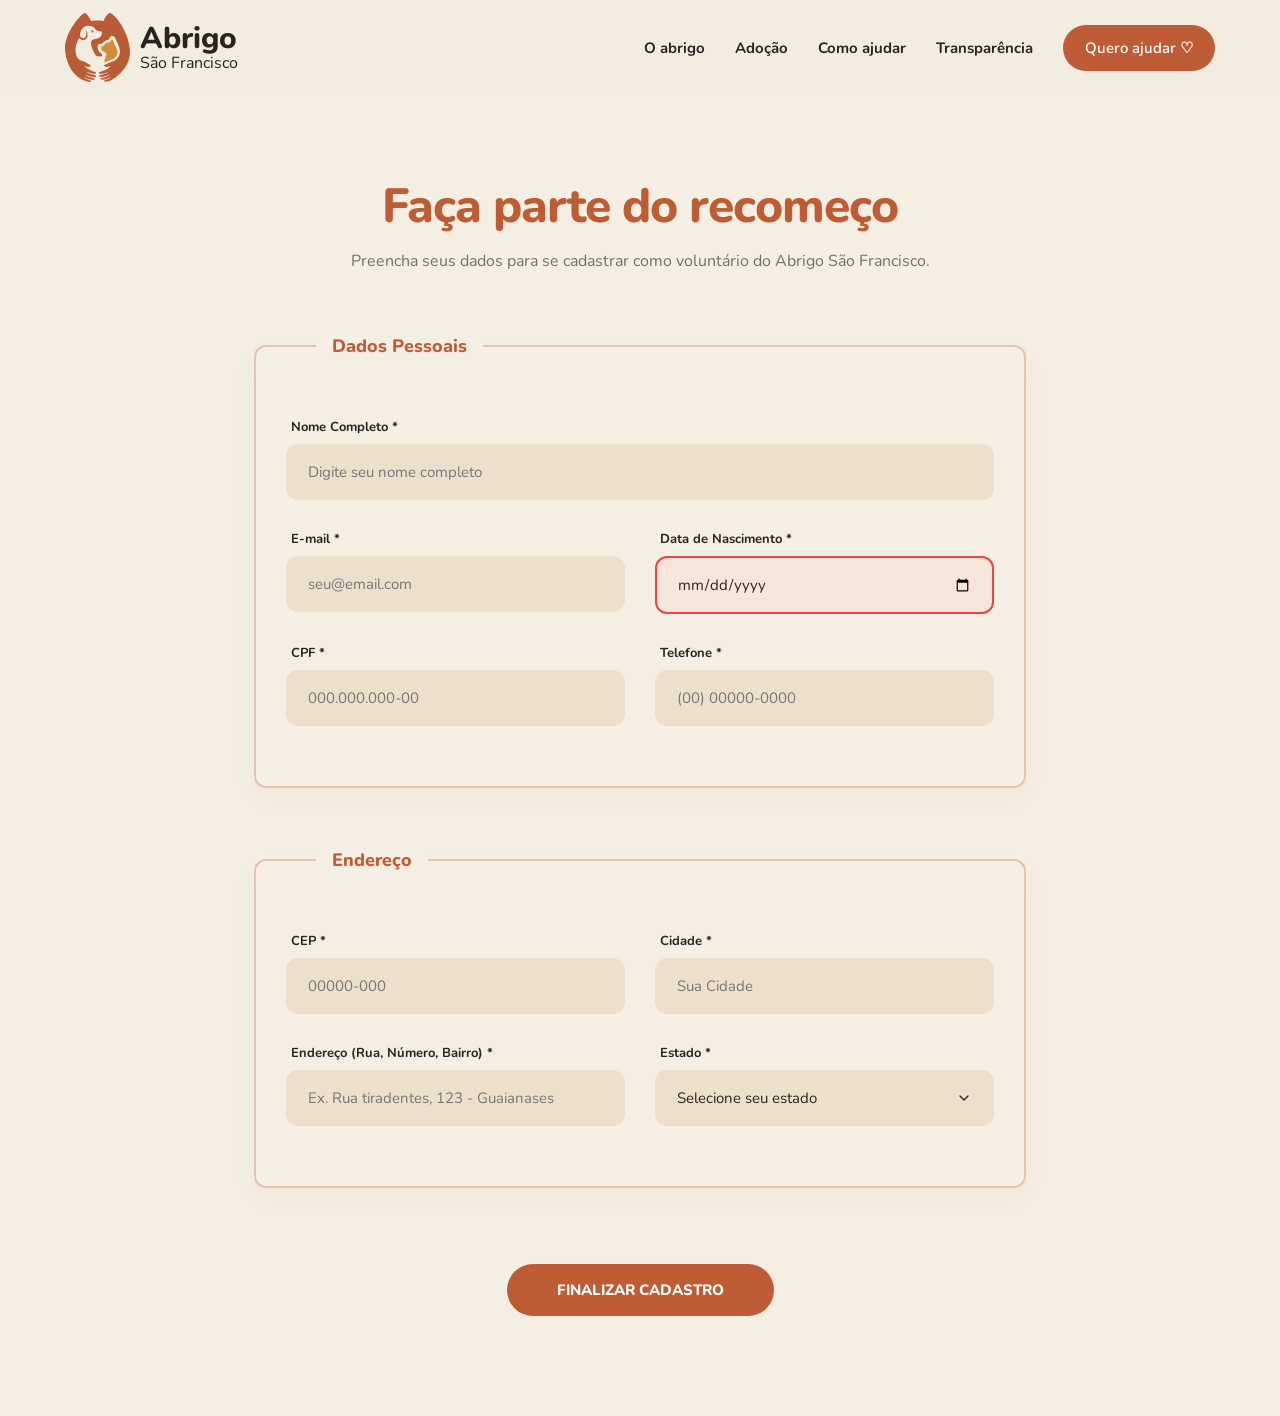
==== commit 83b0ed9d: "ajustes finais" ====
--- a/cadastro.html
+++ b/cadastro.html
@@ -20,11 +20,11 @@
         </div>
         <nav class="navegacao">
             <ul class="abas-nav">
-                <li><a href="#">O abrigo</a></li>
-                <li><a href="#">Adoção</a></li>
-                <li><a href="#">Como ajudar</a></li>
-                <li><a href="#">Transparência</a></li>
-                <li><a href="#" class="ajudar-button">Quero ajudar ♡</a></li>
+                <li><a href="index.html">O abrigo</a></li>
+                <li><a href="projects.html">Adoção</a></li>
+                <li><a href="projects.html">Como ajudar</a></li>
+                <li><a href="projects.html">Transparência</a></li>
+                <li><a href="cadastro.html" class="ajudar-button">Quero ajudar ♡</a></li>
             </ul>
         </nav>
     </header>
@@ -32,45 +32,42 @@
     <!-- CONTEÚDO DO CADASTRO -->
     <main class="seccao-cadastro">
         
-        <!-- Cabeçalho do Formulário -->
         <div class="cabecalho-cadastro">
             <h1>Faça parte do recomeço</h1>
             <p>Preencha seus dados para se cadastrar como voluntário do Abrigo São Francisco.</p>
         </div>
 
-        <!-- Formulário Único -->
         <form action="pagina.php" method="POST" class="formulario-cadastro">
             
             <!-- BLOCO 1: DADOS PESSOAIS -->
             <fieldset class="grupo-campos">
                 <legend>Dados Pessoais</legend>
                 
-                <div class="linha-form">
-                    <div class="campo-form largura-total">
+                <div class="grid-form">
+                    <div class="campo-form col-total">
                         <label for="nome">Nome Completo *</label>
+                        <!-- O placeholder " " vazio é essencial para o CSS :placeholder-shown funcionar na validação -->
                         <input type="text" id="nome" name="nome" placeholder="Digite seu nome completo" required>
                     </div>
-                </div>
 
-                <div class="linha-form">
                     <div class="campo-form">
                         <label for="email">E-mail *</label>
                         <input type="email" id="email" name="email" placeholder="seu@email.com" required>
                     </div>
+                    
                     <div class="campo-form">
                         <label for="nascimento">Data de Nascimento *</label>
                         <input type="date" id="nascimento" name="nascimento" required>
                     </div>
-                </div>
 
-                <div class="linha-form">
                     <div class="campo-form">
                         <label for="cpf">CPF *</label>
-                        <input type="text" id="cpf" name="cpf" pattern="[0-9]{3}\.[0-9]{3}\.[0-9]{3}-[0-9]{2}" placeholder="000.000.000-00" title="Formato: 000.000.000-00" required>
+                        <input type="text" id="cpf" name="cpf" pattern="\d{3}\.\d{3}\.\d{3}-\d{2}" placeholder="000.000.000-00" title="Formato: 000.000.000-00" required>
                     </div>
+                    
                     <div class="campo-form">
                         <label for="telefone">Telefone *</label>
-                        <input type="tel" id="telefone" name="telefone" pattern="\([0-9]{2}\) [0-9]{5}-[0-9]{4}" placeholder="(00) 00000-0000" title="Formato: (00) 00000-0000" required>
+                        <input type="tel" id="telefone" name="telefone" pattern="\(\d{2}\)\s\d{5}-\d{4}" placeholder="(00) 00000-0000" title="Formato: (00) 00000-0000" required>
                     </div>
                 </div>
             </fieldset>
@@ -79,53 +76,30 @@
             <fieldset class="grupo-campos">
                 <legend>Endereço</legend>
                 
-                <div class="linha-form">
+                <div class="grid-form">
                     <div class="campo-form">
                         <label for="cep">CEP *</label>
-                        <input type="text" id="cep" name="cep" pattern="[0-9]{5}-[0-9]{3}" placeholder="00000-000" title="Formato: 00000-000" required>
+                        <input type="text" id="cep" name="cep" pattern="\d{5}-\d{3}" placeholder="00000-000" title="Formato: 00000-000" required>
                     </div>
+                    
                     <div class="campo-form">
                         <label for="cidade">Cidade *</label>
                         <input type="text" id="cidade" name="cidade" placeholder="Sua Cidade" required>
                     </div>
-                </div>
 
-                <div class="linha-form">
                     <div class="campo-form">
                         <label for="endereco">Endereço (Rua, Número, Bairro) *</label>
                         <input type="text" id="endereco" name="endereco" placeholder="Ex. Rua tiradentes, 123 - Guaianases" required>
                     </div>
+                    
                     <div class="campo-form">
                         <label for="estado">Estado *</label>
                         <select id="estado" name="estado" required>
-                            <option value="" selected disabled>Selecione</option>
-                            <option value="AC">Acre</option>
-                            <option value="AL">Alagoas</option>
-                            <option value="AP">Amapá</option>
-                            <option value="AM">Amazonas</option>
-                            <option value="BA">Bahia</option>
-                            <option value="CE">Ceará</option>
-                            <option value="DF">Distrito Federal</option>
-                            <option value="ES">Espírito Santo</option>
-                            <option value="GO">Goiás</option>
-                            <option value="MA">Maranhão</option>
-                            <option value="MT">Mato Grosso</option>
-                            <option value="MS">Mato Grosso do Sul</option>
+                            <option value="" selected disabled>Selecione seu estado</option>
+                            <option value="SP">São Paulo</option>
+                            <option value="RJ">Rio de Janeiro</option>
                             <option value="MG">Minas Gerais</option>
-                            <option value="PA">Pará</option>
-                            <option value="PB">Paraíba</option>
-                            <option value="PR">Paraná</option>
-                            <option value="PE">Pernambuco</option>
-                            <option value="PI">Piauí</option>
-                            <option value="RJ">Rio de Janeiro</option>
-                            <option value="RN">Rio Grande do Norte</option>
-                            <option value="RS">Rio Grande do Sul</option>
-                            <option value="RO">Rondônia</option>
-                            <option value="RR">Roraima</option>
-                            <option value="SC">Santa Catarina</option>
-                            <option value="SP">São Paulo</option>
-                            <option value="SE">Sergipe</option>
-                            <option value="TO">Tocantins</option>
+                            <!-- Demais opções... -->
                         </select>
                     </div>
                 </div>
--- a/projects.css
+++ b/projects.css
@@ -1,9 +1,10 @@
 /* ==========================================================================
-   VARIÁVEIS E GLOBAIS (Adicione ao topo do seu ficheiro CSS)
+   01. VARIÁVEIS GLOBAIS E RESET (Design System)
 ========================================================================== */
 @import url('https://fonts.googleapis.com/css2?family=Nunito:wght@400;500;600;700;800&display=swap');
 
 :root {
+    /* Cores da Marca */
     --cor-creme: #f5eee3;
     --cor-laranja: #bd5c35;
     --cor-laranja-hover: #a94f2c;
@@ -11,13 +12,33 @@
     --cor-branco: #ffffff;
     --cor-texto-escuro: #292522;
     --cor-texto-cinza: #756e68;
-}
-
-body {
-    background-color: var(--cor-creme);
-    font-family: 'Nunito', sans-serif;
-    color: var(--cor-texto-escuro);
-    margin: 0; padding: 0;
+    --cor-label-cadastro: #ECE0CD;
+
+    /* Cores de Feedback (Formulários) */
+    --cor-sucesso: #10b981;
+    --cor-erro: #ef4444;
+    --cor-alerta: #f59e0b;
+
+    /* Tipografia (Escala Modular) */
+    --fonte-familia: 'Nunito', sans-serif;
+    --fonte-sm: 13px;
+    --fonte-md: 15px;
+    --fonte-lg: 20px;
+    --fonte-xl: 32px;
+    --fonte-xxl: 48px;
+
+    /* Espaçamento */
+    --espaco-sm: 8px;
+    --espaco-md: 16px;
+    --espaco-lg: 30px;
+    --espaco-xl: 60px;
+    --espaco-xxl: 100px;
+
+    /* Constantes de Interface */
+    --borda-raio-sm: 8px;
+    --borda-raio-md: 12px;
+    --borda-raio-lg: 30px;
+    --transicao-padrao: all 0.3s ease;
 }
 
 * {
@@ -30,158 +51,27 @@
     scroll-behavior: smooth;
 }
 
-
-
-
-
-/* =========================
-   NAVBAR
-========================= */
-
-.nav-bar {
-    width: 100%;
-    height: 95px;
-
-    padding: 0 65px;
-
-    background-color: #F3ECE1;
-
-    display: flex;
-    align-items: center;
-
-    position: fixed;
-    top: 0;
-    left: 0;
-
-    z-index: 1000;
-}
-
-/* =========================
-   LOGO E TEXTOS
-========================= */
-
-.logo-container {
-    display: flex;
-    align-items: center;
-
-    gap: 10px;
-}
-
-.logotipo {
-    width: 65px;
-    height: auto;
-
-    display: block;
-}
-
-.escritalogo {
-    display: flex;
-    flex-direction: column;
-
-    margin: 0;
-
-    color: #2C221E;
-
-    font-family: 'Nunito', sans-serif;
-
-    line-height: 1.1;
-}
-
-.escritalogo strong {
-    font-size: 30px;
-    font-weight: 800;
-}
-
-.escritalogo span {
-    font-size: 16px;
-    font-weight: 400;
-}
-
-/* =========================
-   ÁREAS DE NAVEGAÇÃO
-========================= */
-
-.navegacao {
-    display: flex;
-    align-items: center;
-
-    margin-left: auto;
-}
-
-.abas-nav {
-    list-style: none;
-
-    display: flex;
-    align-items: center;
-
-    gap: 30px;
-}
-
-.abas-nav li {
-    display: flex;
-    align-items: center;
-}
-
-
-/* =========================
-   LINKS
-========================= */
-
-.abas-nav a {
-    color: #292522;
-
-    text-decoration: none;
-
-    font-size: 15px;
-    font-weight: 700;
-
-    white-space: nowrap;
-
-    transition: color 0.3s ease;
-}
-
-.abas-nav a:hover {
-    color: #bd5c35;
-}
-
-
-/* =========================
-   BOTÃO "QUERO AJUDAR"
-========================= */
-
-.ajudar-button {
-    background-color: #bd5c35;
-
-    color: #ffffff !important;
-
-    padding: 13px 22px;
-
-    border-radius: 30px;
-
-    font-size: 15px !important;
-    font-weight: 600 !important;
-
-    transition:
-        background-color 0.3s ease,
-        transform 0.3s ease;
-}
-
-.ajudar-button:hover {
-    background-color: #a94f2c;
-
-    transform: translateY(-2px);
-}
-
-
-
-
-/* Utilitários */
+body {
+    background-color: var(--cor-creme);
+    font-family: var(--fonte-familia);
+    color: var(--cor-texto-escuro);
+}
+
+main {
+    padding-top: 95px; /* Compensa a navbar fixa */
+}
+
+
+/* ==========================================================================
+   02. TIPOGRAFIA BASE E UTILITÁRIOS
+========================================================================== */
 .creme { background-color: var(--cor-creme); }
 .escuro { background-color: var(--cor-escuro); color: var(--cor-branco); }
 .laranja { background-color: var(--cor-laranja); color: var(--cor-branco); }
-.mt-20 { margin-top: 20px; } .mt-30 { margin-top: 30px; } .w-100 { width: 100%; justify-content: center;}
-
-/* Tipografia Base */
+.mt-20 { margin-top: 20px; } 
+.mt-30 { margin-top: 30px; } 
+.w-100 { width: 100%; justify-content: center;}
+
 .subtitulo-padrao {
     display: flex; align-items: center; gap: 10px;
     font-size: 13px; font-weight: 800; text-transform: uppercase; margin-bottom: 20px;
@@ -200,9 +90,17 @@
 .escuro h2, .escuro h4, .laranja h2, .laranja h4 { color: var(--cor-branco); }
 .escuro p { color: rgba(245, 238, 227, 0.7); }
 
+/* Responsividade Base (Textos) */
+@media (max-width: 768px) {
+    h1 { font-size: 48px; } 
+    h2 { font-size: 32px; }
+}
+
+
 /* ==========================================================================
-   BOTÕES E HOVERS
+   03. COMPONENTES REUTILIZÁVEIS (Botões, Modais, Cards)
 ========================================================================== */
+/* --- Botões --- */
 .btn-primario, .btn-laranja-solido {
     display: inline-flex; align-items: center; gap: 10px;
     padding: 14px 28px; border-radius: 30px; text-decoration: none; font-weight: 700; font-size: 16px;
@@ -240,245 +138,407 @@
     transform: translateX(5px);
 }
 
-/* ==========================================================================
-   MODAL "QUERO AJUDAR"
-========================================================================== */
+/* --- Modal "Quero Ajudar" --- */
 .modal-overlay {
-    position: fixed;
-    top: 0;
-    left: 0;
-    width: 100%;
-    height: 100%;
-    background-color: rgba(44, 33, 29, 0.85); /* Fundo castanho escuro translúcido */
-    z-index: 9999;
-    
-    display: flex;
-    align-items: center;
-    justify-content: center;
-    
-    /* Escondido por padrão com animação */
-    opacity: 0;
-    visibility: hidden;
-    transition: opacity 0.3s ease, visibility 0.3s ease;
-}
-
-/* Classe que será adicionada pelo JS para mostrar o modal */
-.modal-overlay.mostrar {
-    opacity: 1;
-    visibility: visible;
-}
-
+    position: fixed; top: 0; left: 0; width: 100%; height: 100%;
+    background-color: rgba(44, 33, 29, 0.85); z-index: 9999;
+    display: flex; align-items: center; justify-content: center;
+    opacity: 0; visibility: hidden; transition: opacity 0.3s ease, visibility 0.3s ease;
+}
+.modal-overlay.mostrar { opacity: 1; visibility: visible; }
 .modal-conteudo {
-    position: relative;
-    background-color: #f5eee3; /* Cor creme padrão */
-    width: 90%;
-    max-width: 850px;
-    border-radius: 30px;
-    padding: 60px 50px;
-    box-shadow: 0 20px 50px rgba(0, 0, 0, 0.2);
-    
-    /* Efeito de zoom ao abrir */
-    transform: scale(0.95);
-    transition: transform 0.3s ease;
-}
-
-.modal-overlay.mostrar .modal-conteudo {
-    transform: scale(1);
-}
-
+    position: relative; background-color: #f5eee3; width: 90%; max-width: 850px;
+    border-radius: 30px; padding: 60px 50px; box-shadow: 0 20px 50px rgba(0, 0, 0, 0.2);
+    transform: scale(0.95); transition: transform 0.3s ease;
+}
+.modal-overlay.mostrar .modal-conteudo { transform: scale(1); }
 .modal-fechar {
-    position: absolute;
-    top: 30px;
-    right: 30px;
-    background: none;
-    border: none;
-    color: #292522;
-    cursor: pointer;
-    padding: 5px;
-    border-radius: 50%;
+    position: absolute; top: 30px; right: 30px; background: none; border: none;
+    color: #292522; cursor: pointer; padding: 5px; border-radius: 50%;
     transition: background-color 0.2s ease, color 0.2s ease;
 }
-
-.modal-fechar:hover {
-    background-color: #bd5c35;
-    color: #ffffff;
-}
-
-.modal-cabecalho {
-    text-align: center;
-    margin-bottom: 40px;
-    display: flex;
-    flex-direction: column;
-    align-items: center;
-}
-
-.modal-cabecalho h2 {
-    color: #292522;
-    font-size: 38px;
-    font-weight: 800;
-    letter-spacing: -1px;
-    margin-bottom: 15px;
-}
-
-.modal-cabecalho p {
-    color: #756e68;
-    font-size: 16px;
-    max-width: 500px;
-    margin: 0;
-}
-
-.modal-opcoes {
-    display: grid;
-    grid-template-columns: 1fr 1fr;
-    gap: 30px;
-}
-
+.modal-fechar:hover { background-color: #bd5c35; color: #ffffff; }
+.modal-cabecalho { text-align: center; margin-bottom: 40px; display: flex; flex-direction: column; align-items: center; }
+.modal-cabecalho h2 { color: #292522; font-size: 38px; font-weight: 800; letter-spacing: -1px; margin-bottom: 15px; }
+.modal-cabecalho p { color: #756e68; font-size: 16px; max-width: 500px; margin: 0; }
+.modal-opcoes { display: grid; grid-template-columns: 1fr 1fr; gap: 30px; }
 .modal-opcao-card {
-    background-color: #ffffff;
-    padding: 40px;
-    border-radius: 20px;
-    border: 1px solid rgba(0,0,0,0.05);
-    text-decoration: none;
-    color: #292522;
-    
-    display: flex;
-    flex-direction: column;
-    align-items: flex-start;
-    
+    background-color: #ffffff; padding: 40px; border-radius: 20px; border: 1px solid rgba(0,0,0,0.05);
+    text-decoration: none; color: #292522; display: flex; flex-direction: column; align-items: flex-start;
     transition: transform 0.3s ease, box-shadow 0.3s ease;
 }
-
-.modal-opcao-card:hover {
-    transform: translateY(-5px);
-    box-shadow: 0 15px 35px rgba(0, 0, 0, 0.08);
-}
-
+.modal-opcao-card:hover { transform: translateY(-5px); box-shadow: 0 15px 35px rgba(0, 0, 0, 0.08); }
 .icone-circulo-modal {
-    width: 60px;
-    height: 60px;
-    border-radius: 50%;
-    background-color: #f5eee3;
-    color: #bd5c35;
-    display: flex;
-    align-items: center;
-    justify-content: center;
-    margin-bottom: 25px;
+    width: 60px; height: 60px; border-radius: 50%; background-color: #f5eee3; color: #bd5c35;
+    display: flex; align-items: center; justify-content: center; margin-bottom: 25px;
     transition: background-color 0.3s ease, color 0.3s ease;
 }
-
-.modal-opcao-card:hover .icone-circulo-modal {
-    background-color: #bd5c35;
-    color: #ffffff;
-}
-
-.modal-opcao-card h3 {
-    font-size: 24px;
-    font-weight: 800;
-    margin-bottom: 10px;
-}
-
-.modal-opcao-card p {
-    color: #756e68;
-    font-size: 15px;
-    margin-bottom: 25px;
-    flex-grow: 1;
-}
-
-/* Responsividade do Modal */
+.modal-opcao-card:hover .icone-circulo-modal { background-color: #bd5c35; color: #ffffff; }
+.modal-opcao-card h3 { font-size: 24px; font-weight: 800; margin-bottom: 10px; }
+.modal-opcao-card p { color: #756e68; font-size: 15px; margin-bottom: 25px; flex-grow: 1; }
+
 @media (max-width: 768px) {
-    .modal-opcoes {
-        grid-template-columns: 1fr;
-    }
-    
-    .modal-conteudo {
-        padding: 40px 30px;
-        max-height: 90vh;
-        overflow-y: auto;
-    }
-    
-    .modal-cabecalho h2 {
-        font-size: 28px;
-    }
-}
-
-/* ==========================================================================
-   IMAGENS DE FUNDO (Insira os links reais aqui)
-========================================================================== */
+    .modal-opcoes { grid-template-columns: 1fr; }
+    .modal-conteudo { padding: 40px 30px; max-height: 90vh; overflow-y: auto; }
+    .modal-cabecalho h2 { font-size: 28px; }
+}
+
+/* --- Classes Utilitárias de Imagem de Fundo --- */
 .bg-img-voluntariado-1 { background-image: url('imagens/foto 1 secao apoio.jpeg'); }
 .bg-img-voluntariado-2 { background-image: url('imagens/foto 5 secao apoio.jpeg'); }
 .bg-img-voluntariado-3 { background-image: url('imagens/foto homem segurando cachorro.jpeg'); }
-
 .bg-camp-1 { background-image: url('imagens/campanha 1.jpeg'); }
 .bg-camp-2 { background-image: url('imagens/campanha 2.jpeg'); }
 
+
 /* ==========================================================================
-   CARDS DE IMAGEM COM OVERLAY
+   04. CABEÇALHO (Navbar)
 ========================================================================== */
-.card-imagem {
-    position: relative; height: 380px; border-radius: 20px; overflow: hidden;
-    background-size: cover; background-position: center;
-    padding: 24px; color: var(--cor-branco);
-    transition: transform 0.3s ease, box-shadow 0.3s ease;
-    cursor: pointer;
-}
-.card-imagem:hover {
-    transform: translateY(-8px);
-    box-shadow: 0 15px 30px rgba(0,0,0,0.15);
-}
-.card-imagem:hover .link-seta {
-    transform: translateX(5px);
-}
-.overlay-gradiente-laranja {
-    position: absolute; top: 0; left: 0; width: 100%; height: 100%;
-    background: linear-gradient(180deg, rgba(217, 102, 39, 0.6) 0%, rgba(184, 69, 21, 0.95) 100%);
-    z-index: 1; transition: opacity 0.3s ease;
-}
-.card-imagem:hover .overlay-gradiente-laranja {
-    opacity: 0.9;
-}
-.conteudo-card-img {
-    position: relative; z-index: 2; height: 100%;
-    display: flex; flex-direction: column; justify-content: space-between;
-}
+.nav-bar {
+    width: 100%; height: 95px; padding: 0 65px;
+    background-color: #F3ECE1; display: flex; align-items: center;
+    position: fixed; top: 0; left: 0; z-index: 1000;
+}
+.logo-container { display: flex; align-items: center; gap: 10px; }
+.logotipo { width: 65px; height: auto; display: block; }
+.escritalogo { display: flex; flex-direction: column; margin: 0; color: #2C221E; font-family: 'Nunito', sans-serif; line-height: 1.1; }
+.escritalogo strong { font-size: 30px; font-weight: 800; }
+.escritalogo span { font-size: 16px; font-weight: 400; }
+
+.navegacao { display: flex; align-items: center; margin-left: auto; }
+.abas-nav { list-style: none; display: flex; align-items: center; gap: 30px; }
+.abas-nav li { display: flex; align-items: center; }
+.abas-nav a { color: #292522; text-decoration: none; font-size: 15px; font-weight: 700; white-space: nowrap; transition: color 0.3s ease; }
+.abas-nav a:hover { color: #bd5c35; }
+
+.ajudar-button {
+    background-color: #bd5c35; color: #ffffff !important; padding: 13px 22px;
+    border-radius: 30px; font-size: 15px !important; font-weight: 600 !important;
+    transition: background-color 0.3s ease, transform 0.3s ease;
+}
+.ajudar-button:hover { background-color: #a94f2c; transform: translateY(-2px); }
+
+
+/* ==========================================================================
+   05. PÁGINA: HOME E GERAL
+========================================================================== */
+/* --- Hero Institucional --- */
+.secao-inicio { height: auto; min-height: 0; padding: 60px 5% 0; background-color: #f5eee3; display: flex; align-items: flex-end; justify-content: space-between; overflow: hidden; }
+.cont-inicio { width: 48%; padding-left: 20px; align-self: center; transform: translateY(-40px); }
+.subtitulo-inicio { margin-bottom: 20px; color: #B85B35; font-size: 15px; font-weight: 700; }
+.subtitulo-inicio span { display: inline-block; width: 15px; height: 2px; margin-right: 7px; background-color: #B85B35; vertical-align: middle; }
+.cont-inicio h1 { margin-bottom: 25px; color: #292522; font-size: 70px; font-weight: 800; line-height: 1.05; letter-spacing: -1px; }
+.desc-inicio { max-width: 450px; margin-bottom: 30px; color: #756e68; font-size: 20px; line-height: 1.5; }
+.botoes-inicio { display: flex; align-items: center; gap: 20px; }
+.quem-espera { display: flex; align-items: center; gap: 12px; padding: 13px 20px; background-color: #bd5c35; color: #ffffff; border-radius: 30px; text-decoration: none; font-size: 20px; font-weight: 600; transition: 0.3s ease; }
+.quem-espera span { font-size: 15px; }
+.quem-espera:hover { background-color: #a94f2c; transform: translateY(-2px); }
+.apoie-abrigo { display: flex; align-items: center; gap: 9px; color: #292522; text-decoration: none; font-size: 20px; font-weight: 600; transition: color 0.3s ease; }
+.apoie-abrigo span { font-size: 17px; }
+.apoie-abrigo:hover { color: #bd5c35; }
+.explorar-cuidado { display: inline-flex; align-items: center; gap: 10px; margin-top: 35px; color: #756e68; text-decoration: none; font-size: 12px; font-weight: 600; }
+.explorar-cuidado span { color: #bd5c35; font-size: 16px; }
+.img-scooby { position: relative; width: 55%; height: auto; display: flex; align-items: flex-end; justify-content: center; align-self: flex-end; }
+.img-scooby > img { width: 100%; max-width: 700px; height: auto; display: block; }
+
+/* --- Secção: O Abrigo --- */
+.secao-abrigo { min-height: 850px; padding: 0 0 80px; background-color: #2c211d; color: #f5eee3; overflow: hidden; }
+.fotos-abrigo { width: 100%; height: 480px; display: flex; justify-content: center; align-items: flex-start; gap: 30px; overflow: hidden; }
+.foto-abrigo { width: 205px; height: 295px; object-fit: cover; border-radius: 25px 60px 25px 60px; display: block; flex-shrink: 0; }
+.foto-1 { margin-top: 160px; transform: rotate(-31deg); opacity: 0.25; }
+.foto-2 { margin-top: 70px; transform: rotate(-19deg); opacity: 0.50; margin-right: 20px; }
+.foto-3 { margin-top: 40px; transform: rotate(0deg); opacity: 1; }
+.foto-4 { margin-top: 70px; transform: rotate(19deg); opacity: 0.50; margin-left: 20px; }
+.foto-5 { margin-top: 160px; transform: rotate(31deg); opacity: 0.25; }
+.conteudo-abrigo { width: 100%; max-width: 850px; margin: 0 auto; padding: 0 25px; text-align: center; }
+.subtitulo-abrigo { display: flex; align-items: center; justify-content: center; gap: 8px; margin-bottom: 18px; color: #f0a04b; font-size: 9px; font-weight: 700; }
+.subtitulo-abrigo span { width: 18px; height: 2px; background-color: #bd5c35; display: block; }
+.conteudo-abrigo h2 { margin-bottom: 20px; color: #f5eee3; font-size: 48px; font-weight: 700; line-height: 1.08; letter-spacing: -1px; }
+.desc-abrigo { max-width: 650px; margin: 0 auto; color: #c7bbb3; font-size: 14px; line-height: 1.6; }
+.frase-abrigo { width: 100%; margin-top: 28px; display: flex; align-items: center; gap: 15px; }
+.frase-abrigo span { height: 1px; flex: 1; background-color: #584b45; }
+.frase-abrigo p { margin: 0; color: #bd5c35; font-size: 9px; font-weight: 700; white-space: nowrap; }
+
+/* --- Secção: O que Fazemos --- */
+.secao-fazemos { width: 100%; padding: 80px 5%; background-color: #f5eee3; display: flex; flex-direction: column; }
+.header-fazemos { display: flex; justify-content: space-between; align-items: flex-end; padding-bottom: 30px; margin-bottom: 40px; border-bottom: 1px solid #dcd3c6; }
+.titulos-fazemos { width: 50%; }
+.subtitulo-fazemos { display: flex; align-items: center; gap: 10px; margin-bottom: 20px; color: #bd5c35; font-size: 13px; font-weight: 700; }
+.subtitulo-fazemos span { width: 25px; height: 2px; background-color: #bd5c35; }
+.titulos-fazemos h2 { color: #292522; font-size: 44px; font-weight: 800; line-height: 1.1; letter-spacing: -1px; }
+.desc-fazemos { width: 40%; max-width: 420px; color: #756e68; font-size: 16px; line-height: 1.6; }
+.grid-cards-fazemos { display: grid; grid-template-columns: repeat(3, 1fr); gap: 30px; margin-bottom: 40px; }
+.card-fazemos { position: relative; height: 480px; border-radius: 20px; overflow: hidden; background-size: cover; background-position: center; display: flex; flex-direction: column; justify-content: space-between; padding: 35px 30px; }
+.card-fazemos::before { content: ""; position: absolute; top: 0; left: 0; width: 100%; height: 100%; background: linear-gradient(180deg, rgba(189, 92, 53, 0.45) 0%, rgba(189, 92, 53, 0.95) 100%); z-index: 1; }
+.conteudo-card { position: relative; z-index: 2; height: 100%; display: flex; flex-direction: column; justify-content: space-between; color: #ffffff; }
 .topo-card { display: flex; justify-content: space-between; align-items: center; }
-.icone-bola {
-    width: 40px; height: 40px; border-radius: 50%;
-    background: rgba(255, 255, 255, 0.2); backdrop-filter: blur(4px);
-    display: flex; align-items: center; justify-content: center;
-}
+.icone-card { width: 45px; height: 45px; border-radius: 50%; background-color: rgba(255, 255, 255, 0.2); backdrop-filter: blur(5px); display: flex; align-items: center; justify-content: center; }
+.numero-card { font-size: 14px; font-weight: 700; }
+.base-card h3 { margin-bottom: 15px; font-size: 26px; font-weight: 800; }
+.base-card p { margin-bottom: 30px; color: #f5eee3; font-size: 15px; line-height: 1.5; }
+.link-card { display: flex; align-items: center; gap: 8px; color: #ffffff; text-decoration: none; font-size: 15px; font-weight: 700; transition: transform 0.3s ease; }
+.link-card:hover { transform: translateX(5px); }
+.rodape-fazemos { display: flex; justify-content: space-between; align-items: center; }
+.rodape-fazemos p { color: #292522; font-size: 18px; font-weight: 800; }
+.link-rodape-fazemos { display: flex; align-items: center; gap: 8px; color: #292522; text-decoration: none; font-size: 15px; font-weight: 700; transition: color 0.3s ease; }
+.link-rodape-fazemos:hover { color: #bd5c35; }
+
+/* --- Secção: Impacto --- */
+.secao-impacto { width: 100%; padding: 80px 5%; background-color: #bd5c35; display: flex; justify-content: space-between; align-items: center; gap: 50px; }
+.cont-impacto-esq { width: 45%; color: #ffffff; }
+.subtitulo-impacto { display: flex; align-items: center; gap: 10px; margin-bottom: 25px; color: rgba(255, 255, 255, 0.9); font-size: 13px; font-weight: 700; text-transform: uppercase; }
+.subtitulo-impacto span { width: 25px; height: 1px; background-color: rgba(255, 255, 255, 0.9); }
+.cont-impacto-esq h2 { margin-bottom: 25px; font-size: 48px; font-weight: 800; line-height: 1.1; letter-spacing: -1px; }
+.cont-impacto-esq p { max-width: 450px; margin-bottom: 40px; color: rgba(255, 255, 255, 0.85); font-size: 16px; line-height: 1.6; }
+.linha-divisoria-impacto { width: 100%; max-width: 450px; height: 1px; margin-bottom: 35px; background-color: rgba(255, 255, 255, 0.2); }
+.stats-impacto { display: flex; gap: 50px; }
+.stat-item h3 { margin-bottom: 5px; font-size: 32px; font-weight: 800; }
+.stat-item p { margin: 0; color: rgba(255, 255, 255, 0.8); font-size: 13px; font-weight: 500; }
+.cont-impacto-dir { width: 70%; }
+.imagem-impacto-bg { position: relative; width: 100%; height: 550px; border-radius: 82px 24px; background-size: cover; background-position: center; background-repeat: no-repeat; }
+.card-historia { position: absolute; bottom: 30px; left: 40px; width: 340px; padding: 30px; background-color: #2c211d; border-radius: 20px; color: #f5eee3; }
+.tag-historia { display: flex; align-items: center; gap: 8px; margin-bottom: 15px; color: #f0a04b; font-size: 11px; font-weight: 800; letter-spacing: 0.5px; }
+.card-historia p { margin-bottom: 25px; font-size: 16px; font-weight: 600; line-height: 1.5; }
+.link-historia { color: #ffffff; text-decoration: none; font-size: 13px; font-weight: 700; transition: color 0.3s ease; }
+.link-historia:hover { color: #f0a04b; }
+@media (max-width: 1024px) {
+    .card-historia { left: 20px; width: calc(100% - 40px); }
+}
+
+/* --- Secção: Nossa Razão --- */
+.secao-razao { width: 100%; padding: 80px 5%; background-color: #f5eee3; display: flex; justify-content: space-between; align-items: flex-start; gap: 50px; }
+.cont-razao-esq { width: 45%; }
+.subtitulo-razao { display: flex; align-items: center; gap: 10px; margin-bottom: 25px; color: #bd5c35; font-size: 13px; font-weight: 700; text-transform: uppercase; }
+.subtitulo-razao span { width: 25px; height: 2px; background-color: #bd5c35; }
+.cont-razao-esq h2 { color: #292522; font-size: 44px; font-weight: 800; line-height: 1.1; letter-spacing: -1px; }
+.cont-razao-dir { width: 70%; display: flex; flex-direction: column; }
+.item-razao { display: flex; justify-content: space-between; align-items: center; padding: 35px 0; border-top: 1px solid rgba(0, 0, 0, 0.08); color: inherit; text-decoration: none; transition: opacity 0.3s ease; }
+.item-razao:hover { opacity: 0.8; }
+.textos-item-razao h3 { margin-bottom: 8px; color: #292522; font-size: 24px; font-weight: 800; }
+.textos-item-razao p { color: #756e68; font-size: 15px; font-weight: 500; }
+.icone-seta-razao { width: 45px; height: 45px; border-radius: 50%; border: 1px solid rgba(0, 0, 0, 0.1); display: flex; align-items: center; justify-content: center; color: #292522; transition: all 0.3s ease; }
+.item-razao:hover .icone-seta-razao { background-color: #bd5c35; border-color: #bd5c35; color: #ffffff; }
+@media (max-width: 900px) {
+    .secao-razao { flex-direction: column; gap: 40px; }
+    .cont-razao-esq, .cont-razao-dir { width: 100%; }
+}
+
+/* --- Secção: Faça Parte --- */
+.secao-faca-parte { width: 100%; padding: 100px 5%; background-color: #2c211d; display: flex; justify-content: space-between; align-items: center; gap: 60px; }
+.cont-parte-esq { width: 40%; }
+.subtitulo-parte { display: flex; align-items: center; gap: 10px; margin-bottom: 25px; color: #f0a04b; font-size: 13px; font-weight: 700; text-transform: uppercase; }
+.subtitulo-parte span { width: 25px; height: 2px; background-color: #bd5c35; }
+.cont-parte-esq h2 { margin-bottom: 25px; color: #f5eee3; font-size: 46px; font-weight: 800; line-height: 1.1; letter-spacing: -1px; }
+.cont-parte-esq p { margin-bottom: 40px; color: rgba(245, 238, 227, 0.7); font-size: 16px; line-height: 1.6; }
+.btn-comecar { display: inline-flex; align-items: center; gap: 10px; padding: 14px 28px; background-color: #bd5c35; color: #ffffff; border-radius: 30px; text-decoration: none; font-size: 16px; font-weight: 700; transition: background-color 0.3s ease, transform 0.3s ease; }
+.btn-comecar:hover { background-color: #a94f2c; transform: translateY(-2px); }
+.cont-parte-dir { width: 75%; display: flex; flex-direction: column; }
+.item-parte { display: flex; align-items: center; padding: 30px 0; border-top: 1px solid rgba(245, 238, 227, 0.1); color: inherit; text-decoration: none; transition: background-color 0.3s ease; }
+.item-parte.ult { border-bottom: 1px solid rgba(245, 238, 227, 0.1); }
+.item-parte:hover { background-color: rgba(255, 255, 255, 0.02); }
+.num-parte { width: 50px; color: #f0a04b; font-size: 14px; font-weight: 700; }
+.textos-item-parte { flex: 1; }
+.textos-item-parte h3 { margin-bottom: 6px; color: #f5eee3; font-size: 24px; font-weight: 700; }
+.textos-item-parte p { color: rgba(245, 238, 227, 0.6); font-size: 14px; font-weight: 500; }
+.icone-seta-parte { width: 40px; height: 40px; border-radius: 50%; border: 1px solid rgba(245, 238, 227, 0.2); display: flex; align-items: center; justify-content: center; color: #f5eee3; transition: all 0.3s ease; }
+.item-parte:hover .icone-seta-parte { background-color: #bd5c35; border-color: #bd5c35; color: #ffffff; }
+@media (max-width: 950px) {
+    .secao-faca-parte { flex-direction: column; align-items: flex-start; gap: 50px; padding: 60px 5%; }
+    .cont-parte-esq, .cont-parte-dir { width: 100%; }
+}
+
+/* --- Secção: Eventos --- */
+.secao-eventos { width: 100%; padding: 60px 5% 20px; background-color: #f5eee3; }
+.banner-eventos { width: 100%; padding: 50px; background-color: #d28639; border-radius: 50px; display: flex; flex-direction: column; justify-content: space-between; min-height: 280px; }
+.subtitulo-banner { display: flex; align-items: center; gap: 10px; margin-bottom: 25px; color: #292522; font-size: 11px; font-weight: 800; text-transform: uppercase; letter-spacing: 0.5px; }
+.subtitulo-banner span { width: 20px; height: 1px; background-color: #292522; }
+.conteudo-banner h2 { max-width: 650px; color: #292522; font-size: 42px; font-weight: 800; line-height: 1.1; letter-spacing: -1px; }
+.link-banner { display: flex; justify-content: space-between; align-items: flex-end; margin-top: 40px; color: #292522; text-decoration: none; font-size: 13px; font-weight: 700; transition: opacity 0.3s ease; }
+.link-banner:hover { opacity: 0.7; }
+
+/* --- Secção: Galeria --- */
+.secao-galeria { width: 100%; padding: 60px 5% 100px; background-color: #f5eee3; }
+.header-galeria { margin-bottom: 40px; }
+.subtitulo-galeria { display: flex; align-items: center; gap: 10px; margin-bottom: 20px; color: #bd5c35; font-size: 13px; font-weight: 700; text-transform: uppercase; }
+.subtitulo-galeria span { width: 25px; height: 2px; background-color: #bd5c35; }
+.header-galeria h2 { color: #292522; font-size: 44px; font-weight: 800; line-height: 1.1; letter-spacing: -1px; }
+.grid-galeria { display: grid; grid-template-columns: repeat(4, 1fr); gap: 10px; margin-bottom: 45px; }
+.img-galeria { width: 100%; height: 480px; object-fit: cover; }
+.rodape-galeria { display: flex; justify-content: space-between; align-items: center; }
+.rodape-galeria p { color: #292522; font-size: 20px; font-weight: 700; }
+.link-rodape-galeria { display: flex; align-items: center; gap: 8px; color: #292522; text-decoration: none; font-size: 13px; font-weight: 700; transition: color 0.3s ease; }
+.link-rodape-galeria:hover { color: #bd5c35; }
+@media (max-width: 950px) {
+    .grid-galeria { grid-template-columns: repeat(2, 1fr); gap: 15px; }
+    .img-galeria { height: 350px; }
+    .rodape-galeria { flex-direction: column; align-items: flex-start; gap: 20px; }
+}
+@media (max-width: 600px) {
+    .grid-galeria { grid-template-columns: 1fr; }
+}
+
+/* --- Secção: Informação Prática --- */
+.secao-informacao { width: 100%; padding: 80px 5%; background-color: #f5eee3; }
+.header-informacao { margin-bottom: 40px; }
+.subtitulo-informacao { display: flex; align-items: center; gap: 10px; margin-bottom: 20px; color: #bd5c35; font-size: 13px; font-weight: 700; text-transform: uppercase; }
+.subtitulo-informacao span { width: 25px; height: 2px; background-color: #bd5c35; }
+.header-informacao h2 { color: #292522; font-size: 44px; font-weight: 800; line-height: 1.1; letter-spacing: -1px; }
+.grid-informacao { display: grid; grid-template-columns: repeat(3, 1fr); gap: 30px; }
+.card-info { padding: 40px 30px; border: 1px solid rgba(0, 0, 0, 0.08); border-radius: 20px; background-color: transparent; transition: transform 0.3s ease, box-shadow 0.3s ease; }
+.card-info:hover { transform: translateY(-5px); box-shadow: 0 10px 30px rgba(0, 0, 0, 0.05); background-color: #ffffff; }
+.icone-info { width: 45px; height: 45px; margin-bottom: 25px; border-radius: 50%; background-color: rgba(189, 92, 53, 0.15); display: flex; align-items: center; justify-content: center; color: #bd5c35; }
+.card-info h3 { margin-bottom: 12px; color: #292522; font-size: 24px; font-weight: 800; }
+.card-info p { color: #756e68; font-size: 15px; line-height: 1.6; }
+
+/* --- Secção: Call To Action (CTA) --- */
+.secao-cta { width: 100%; padding: 100px 5%; background-color: #bd5c35; display: flex; justify-content: space-between; align-items: center; gap: 60px; }
+.cta-esq { width: 55%; }
+.subtitulo-cta { margin-bottom: 20px; color: rgba(255, 255, 255, 0.9); font-size: 11px; font-weight: 800; text-transform: uppercase; letter-spacing: 0.5px; }
+.cta-esq h2 { color: #f5eee3; font-size: 54px; font-weight: 800; line-height: 1.1; letter-spacing: -1px; }
+.cta-dir { width: 40%; max-width: 400px; display: flex; flex-direction: column; align-items: flex-start; }
+.cta-dir p { margin-bottom: 30px; color: rgba(245, 238, 227, 0.85); font-size: 16px; line-height: 1.6; }
+.btn-apoiar { display: inline-flex; align-items: center; gap: 10px; padding: 16px 32px; background-color: #2c211d; color: #ffffff; border-radius: 40px; text-decoration: none; font-size: 15px; font-weight: 700; transition: background-color 0.3s ease, transform 0.3s ease; }
+.btn-apoiar:hover { background-color: #1a1311; transform: translateY(-2px); }
+@media (max-width: 950px) {
+    .grid-informacao { grid-template-columns: 1fr; gap: 20px; }
+    .secao-cta { flex-direction: column; align-items: flex-start; gap: 40px; padding: 60px 5%; }
+    .cta-esq, .cta-dir { width: 100%; max-width: 100%; }
+    .cta-esq h2 { font-size: 40px; }
+}
+
+
+/* ==========================================================================
+   06. PÁGINA: PROJETOS E VOLUNTARIADO
+========================================================================== */
+/* --- Hero Projetos --- */
+.hero-topo { position: relative; display: flex; align-items: center; background-color: var(--cor-creme); padding: 140px 5% 80px 5%; min-height: 85vh; overflow: hidden; }
+.hero-texto-coluna { width: 55%; max-width: 650px; position: relative; z-index: 2; }
+.hero-etiqueta { display: flex; align-items: center; gap: 15px; font-size: 13px; font-weight: 800; color: #b8541e; letter-spacing: 1px; margin-bottom: 20px; text-transform: uppercase; }
+.hero-etiqueta .traco { width: 30px; height: 2px; background-color: #b8541e; }
+.hero-texto-coluna h1 { font-size: 64px; font-weight: 800; line-height: 1.1; letter-spacing: -2px; color: #292522; margin-bottom: 25px; }
+.hero-texto-coluna p { font-size: 17px; line-height: 1.6; color: #756e68; margin-bottom: 40px; max-width: 600px; }
+.hero-botoes { display: flex; align-items: center; gap: 30px; }
+.btn-laranja-hero { background-color: #b8541e; color: #ffffff; padding: 16px 32px; border-radius: 30px; text-decoration: none; font-weight: 700; font-size: 16px; transition: background-color 0.3s; }
+.btn-laranja-hero:hover { background-color: #9c4516; }
+.btn-texto-hero { color: #292522; text-decoration: none; font-weight: 700; font-size: 16px; display: flex; align-items: center; gap: 8px; }
+.hero-imagem-coluna { position: absolute; right: 0; bottom: 0; width: 50%; height: 100%; display: flex; justify-content: center; align-items: flex-end; z-index: 1; pointer-events: none; }
+.hero-imagem-coluna img { width: 100%; height: 90%; object-fit: cover; object-position: center bottom; transform: scale(1.15) translateY(15%); transform-origin: bottom center; }
+@media (max-width: 1024px) {
+    .hero-topo { flex-direction: column; padding-top: 140px; }
+    .hero-texto-coluna { width: 100%; text-align: center; display: flex; flex-direction: column; align-items: center; padding-bottom: 500px; }
+    .hero-imagem-coluna { width: 100%; right: auto; left: 0; height: 500px; }
+    .hero-imagem-coluna img { transform: scale(1.2) translateY(5%); object-fit: contain; }
+}
+
+/* --- Opções de Contribuição --- */
+.seccao-opcoes-bg { position: relative; background-color: var(--cor-laranja); padding: 120px 5%; overflow: hidden; }
+.overlay-imagem-fundo { position: absolute; top: 0; left: 20%; width: 80%; height: 100%; background-size: cover; background-position: center top; opacity: 0.55; mix-blend-mode: multiply; z-index: 1; }
+.conteudo-opcoes { position: relative; z-index: 2; max-width: 1200px; margin: 0 auto; color: var(--cor-branco); }
+.cabecalho-opcoes { display: flex; justify-content: center; margin-bottom: 80px; }
+.texto-central-container { max-width: 900px; display: flex; flex-direction: column; }
+.subtitulo-branco-centro { display: flex; align-items: center; gap: 15px; font-size: 12px; font-weight: 800; color: var(--cor-branco); letter-spacing: 1px; margin-bottom: 20px; }
+.traco-branco { width: 30px; height: 2px; background-color: var(--cor-branco); }
+.texto-central-container h2 { font-size: 46px; font-weight: 800; line-height: 1.2; letter-spacing: -1px; margin-bottom: 15px; text-align: left; }
+.tagline-direita { align-self: flex-end; font-size: 11px; font-weight: 800; letter-spacing: 2px; color: rgba(255, 255, 255, 0.8); }
+.grid-cards-opcoes { display: grid; grid-template-columns: 1fr 1fr; gap: 40px; }
+.card-opcao-outline { border: 1px solid rgba(255, 255, 255, 0.4); border-radius: 40px; padding: 60px 50px; display: flex; flex-direction: column; align-items: flex-start; transition: all 0.3s ease; background-color: transparent; }
+.card-opcao-outline:hover { background-color: rgba(255, 255, 255, 0.05); transform: translateY(-5px); border-color: rgba(255, 255, 255, 0.8); }
+.card-numero { display: flex; align-items: center; gap: 15px; font-weight: 800; font-size: 14px; margin-bottom: 25px; }
+.traco-curto { width: 20px; height: 2px; background-color: var(--cor-branco); }
+.card-opcao-outline h3 { font-size: 42px; font-weight: 800; margin-bottom: 20px; letter-spacing: -1px; }
+.card-opcao-outline p { font-size: 16px; line-height: 1.6; color: rgba(255, 255, 255, 0.9); margin-bottom: 50px; max-width: 90%; }
+.btn-branco-card { background-color: var(--cor-branco); color: #c45a24; padding: 14px 28px; border-radius: 30px; text-decoration: none; font-weight: 700; font-size: 15px; display: inline-flex; align-items: center; gap: 8px; transition: transform 0.2s ease, opacity 0.2s ease; margin-top: auto; }
+.btn-branco-card:hover { transform: scale(1.05); opacity: 0.9; }
+@media (max-width: 1024px) {
+    .grid-cards-opcoes { grid-template-columns: 1fr; }
+    .texto-central-container h2 { font-size: 36px; }
+    .card-opcao-outline { padding: 40px 30px; }
+}
+
+/* --- Oportunidades --- */
+.seccao-oportunidades { padding: 100px 5%; }
+.cabecalho-padrao { max-width: 800px; margin-bottom: 60px; }
+.grid-cards-3 { display: grid; grid-template-columns: repeat(3, 1fr); gap: 30px; margin-bottom: 30px; }
+.alinhamento-direita { text-align: right; margin-bottom: 60px; }
+.card-imagem { position: relative; height: 380px; border-radius: 20px; overflow: hidden; background-size: cover; background-position: center; padding: 24px; color: var(--cor-branco); transition: transform 0.3s ease, box-shadow 0.3s ease; cursor: pointer; }
+.card-imagem:hover { transform: translateY(-8px); box-shadow: 0 15px 30px rgba(0,0,0,0.15); }
+.card-imagem:hover .link-seta { transform: translateX(5px); }
+.overlay-gradiente-laranja { position: absolute; top: 0; left: 0; width: 100%; height: 100%; background: linear-gradient(180deg, rgba(217, 102, 39, 0.6) 0%, rgba(184, 69, 21, 0.95) 100%); z-index: 1; transition: opacity 0.3s ease; }
+.card-imagem:hover .overlay-gradiente-laranja { opacity: 0.9; }
+.conteudo-card-img { position: relative; z-index: 2; height: 100%; display: flex; flex-direction: column; justify-content: space-between; }
+.topo-card { display: flex; justify-content: space-between; align-items: center; }
+.icone-bola { width: 40px; height: 40px; border-radius: 50%; background: rgba(255, 255, 255, 0.2); backdrop-filter: blur(4px); display: flex; align-items: center; justify-content: center; }
 .base-card h3 { font-size: 22px; margin-bottom: 10px; color: var(--cor-branco);}
 .base-card p { font-size: 14px; margin-bottom: 15px; color: rgba(255,255,255,0.9);}
 .link-seta { font-weight: 700; font-size: 14px; display: inline-flex; align-items: center; gap: 5px; transition: transform 0.3s ease;}
 
-/* ==========================================================================
-   BANNER OPORTUNIDADE LARGA (Hover e Efeitos)
-========================================================================== */
-.banner-oportunidade-larga {
-    display: block; background-color: #d28639; border-radius: 10px 30px; padding: 40px; 
-    color: var(--cor-escuro); position: relative; text-decoration: none;
-    transition: transform 0.3s ease, background-color 0.3s ease;
-}
-.banner-oportunidade-larga:hover {
-    transform: translateY(-5px);
-    background-color: #c97e33;
-}
+/* Banner Oportunidade Larga */
+.banner-oportunidade-larga { display: block; background-color: #d28639; border-radius: 10px 30px; padding: 40px; color: var(--cor-escuro); position: relative; text-decoration: none; transition: transform 0.3s ease, background-color 0.3s ease; }
+.banner-oportunidade-larga:hover { transform: translateY(-5px); background-color: #c97e33; }
 .banner-oportunidade-larga h3 { color: var(--cor-escuro); margin-bottom: 30px;}
 .info-oportunidade { display: grid; grid-template-columns: 1fr 1fr; gap: 20px; }
 .info-oportunidade p { color: var(--cor-escuro); font-size: 15px; margin-bottom: 10px;}
 .link-canto { position: absolute; bottom: 40px; right: 40px; font-weight: 800; transition: transform 0.3s ease;}
 .banner-oportunidade-larga:hover .link-canto { transform: translate(3px, -3px); }
 
-/* ==========================================================================
-   CARDS DE CAMPANHA (Com Progresso)
-========================================================================== */
-.card-campanha {
-    background-color: var(--cor-branco); border-radius: 30px; overflow: hidden;
-    transition: transform 0.3s ease, box-shadow 0.3s ease;
-}
-.card-campanha:hover {
-    transform: translateY(-5px);
-    box-shadow: 0 15px 30px rgba(0,0,0,0.2);
-}
+/* --- Como Participar Voluntariado --- */
+.seccao-como-participar-fixa { width: 100%; padding: 100px 5%; background-color: #2c211d; display: flex; justify-content: space-between; align-items: flex-start; gap: 60px; }
+.coluna-esq-participar { width: 40%; }
+.coluna-esq-participar h2 { color: #ffffff; font-size: 42px; font-weight: 800; line-height: 1.1; margin-bottom: 25px; letter-spacing: -1px; }
+.coluna-esq-participar p { color: rgba(245, 238, 227, 0.7); font-size: 16px; line-height: 1.6; margin-bottom: 40px; max-width: 450px; }
+.coluna-dir-participar { width: 55%; display: flex; flex-direction: column; }
+.item-passo-voluntariado { display: flex; align-items: center; padding: 30px 0; border-top: 1px solid rgba(255, 255, 255, 0.1); transition: background-color 0.3s ease, transform 0.3s ease; }
+.item-passo-voluntariado:hover { background-color: rgba(255, 255, 255, 0.02); transform: translateX(5px); }
+.num-passo { width: 50px; color: #bd5c35; font-size: 13px; font-weight: 800; flex-shrink: 0; }
+.textos-passo { flex: 1; padding-right: 20px; }
+.textos-passo h3 { color: #ffffff; font-size: 22px; font-weight: 700; margin: 0 0 8px 0; }
+.textos-passo p { color: rgba(255, 255, 255, 0.6); font-size: 14px; margin: 0; line-height: 1.5; }
+.icone-seta-descer { width: 35px; height: 35px; border-radius: 50%; border: 1px solid rgba(255, 255, 255, 0.2); display: flex; align-items: center; justify-content: center; color: #ffffff; flex-shrink: 0; transition: all 0.3s ease; }
+.item-passo-voluntariado:hover .icone-seta-descer { border-color: #bd5c35; background-color: #bd5c35; color: #ffffff; }
+@media (max-width: 950px) {
+    .seccao-como-participar-fixa { flex-direction: column; gap: 50px; }
+    .coluna-esq-participar, .coluna-dir-participar { width: 100%; }
+    .coluna-esq-participar p { max-width: 100%; }
+}
+
+/* --- Área do Voluntário --- */
+.seccao-area-voluntario { padding: 100px 5%; background-color: var(--cor-creme); }
+.layout-duas-colunas-voluntario { display: flex; align-items: center; gap: 60px; margin-top: 50px; }
+.imagem-laptop-voluntario { width: 55%; display: flex; justify-content: center; }
+.imagem-laptop-voluntario img { width: 100%; max-width: 650px; height: auto; object-fit: contain; }
+.lista-recursos-voluntario { width: 45%; display: flex; flex-direction: column; gap: 30px; }
+.recurso-item { display: flex; flex-direction: column; gap: 8px; }
+.recurso-cabecalho { display: flex; align-items: center; gap: 12px; font-size: 20px; font-weight: 800; color: var(--cor-escuro); }
+.recurso-cabecalho svg { color: var(--cor-escuro); }
+.recurso-texto { font-size: 15px; color: var(--cor-texto-cinza); margin: 0; line-height: 1.6; }
+.rodape-cta-voluntario { border-top: 1px solid rgba(0, 0, 0, 0.08); margin-top: 80px; padding-top: 50px; }
+.rodape-cta-voluntario h4 { font-size: 22px; font-weight: 800; color: var(--cor-escuro); margin-bottom: 15px; }
+.rodape-cta-voluntario p { font-size: 15px; color: var(--cor-texto-cinza); margin-bottom: 25px; }
+@media (max-width: 1024px) {
+    .layout-duas-colunas-voluntario { flex-direction: column; gap: 50px; }
+    .imagem-laptop-voluntario, .lista-recursos-voluntario { width: 100%; }
+    .lista-recursos-voluntario { align-items: flex-start; }
+}
+
+/* --- Certificados Digitais --- */
+.seccao-certificados { padding: 100px 5%; background-color: var(--cor-creme); }
+.cabecalho-certificados { max-width: 1000px; margin-bottom: 60px; }
+.cabecalho-certificados h2 { color: var(--cor-escuro); margin-bottom: 20px; }
+.cabecalho-certificados p { color: var(--cor-texto-cinza); max-width: 950px; font-size: 16px; line-height: 1.6; }
+.conteudo-certificados { display: flex; align-items: center; justify-content: flex-start; gap: 80px; }
+.imagem-certificado { width: 60%; max-width: 650px; }
+.imagem-certificado img { width: 100%; height: auto; display: block; border-radius: 20px; box-shadow: 0 15px 40px rgba(0, 0, 0, 0.08); }
+.botao-certificado { width: 40%; display: flex; justify-content: flex-start; }
+@media (max-width: 1024px) {
+    .conteudo-certificados { flex-direction: column; align-items: flex-start; gap: 40px; }
+    .imagem-certificado, .botao-certificado { width: 100%; }
+}
+
+/* --- Campanhas --- */
+.seccao-campanhas { padding: 100px 5%; }
+.grid-cards-2 { display: grid; grid-template-columns: 1fr 1fr; gap: 40px; }
+.card-campanha { background-color: var(--cor-branco); border-radius: 24px 82px; overflow: hidden; transition: transform 0.3s ease, box-shadow 0.3s ease; }
+.card-campanha:hover { transform: translateY(-5px); box-shadow: 0 15px 30px rgba(0,0,0,0.2); }
 .img-campanha { width: 100%; height: 300px; background-size: cover; background-position: 10% 10%;}
 .conteudo-campanha { padding: 40px; }
 .conteudo-campanha h4 { color: var(--cor-texto-escuro); margin-bottom: 15px;}
@@ -490,1301 +550,164 @@
 progress::-webkit-progress-bar { background-color: var(--cor-creme); border-radius: 4px;}
 .botoes-campanha { display: flex; gap: 15px; }
 
-/* ==========================================================================
-   FORMULÁRIO DE DOAÇÕES (Interações)
-========================================================================== */
-.card-branco-sombra { background-color: var(--cor-branco); padding: 50px; border-radius: 30px; box-shadow: 0 10px 40px rgba(0,0,0,0.05);}
+/* --- Doações --- */
+.bloco-doacoes { padding: 100px 5%; display: flex; gap: 60px; align-items: flex-start;}
+.card-branco-sombra { background-color: var(--cor-branco); padding: 50px; border-radius: 24px 82px; box-shadow: 0 10px 40px rgba(0,0,0,0.05);}
 .opcoes-valor { display: flex; flex-wrap: wrap; gap: 15px; }
-.btn-valor {
-    padding: 12px 24px; border-radius: 30px; border: 2px solid var(--cor-creme); 
-    background-color: var(--cor-creme); font-weight: 700; color: var(--cor-texto-escuro); 
-    cursor: pointer; transition: all 0.2s ease;
-}
+.btn-valor { padding: 12px 24px; border-radius: 30px; border: 2px solid var(--cor-creme); background-color: var(--cor-creme); font-weight: 700; color: var(--cor-texto-escuro); cursor: pointer; transition: all 0.2s ease; }
 .btn-valor:hover { border-color: var(--cor-laranja); color: var(--cor-laranja); background-color: var(--cor-branco);}
 .btn-valor.ativo { background-color: var(--cor-laranja); color: var(--cor-branco); border-color: var(--cor-laranja);}
-
 .opcoes-tipo { display: flex; gap: 20px; }
-.radio-box {
-    display: flex; align-items: center; gap: 10px; padding: 15px 25px; border-radius: 15px; 
-    background-color: var(--cor-creme); border: 2px solid transparent; cursor: pointer; 
-    font-weight: 700; font-size: 14px; transition: all 0.2s ease;
-}
+.radio-box { display: flex; align-items: center; gap: 10px; padding: 15px 25px; border-radius: 15px; background-color: var(--cor-creme); border: 2px solid transparent; cursor: pointer; font-weight: 700; font-size: 14px; transition: all 0.2s ease; }
 .radio-box:hover { border-color: rgba(189, 92, 53, 0.5); }
 .radio-box.ativo { border-color: var(--cor-laranja); background-color: var(--cor-branco);}
 .radio-box input[type="radio"] { accent-color: var(--cor-laranja); transform: scale(1.2);}
-
-/* ==========================================================================
-   OUTROS ESTILOS DA PÁGINA (Layouts)
-========================================================================== */
-/* =========================
-   SECÇÃO 1: HERO (CORREÇÃO DA IMAGEM)
-========================= */
-.hero-topo {
-    position: relative; /* Transforma a secção no limite absoluto */
-    display: flex;
-    align-items: center; /* Centra o texto na vertical */
-    background-color: var(--cor-creme);
-    padding: 140px 5% 80px 5%; /* Devolve o espaço de respiro para o texto */
-    min-height: 85vh;
-    overflow: hidden; /* CORTA qualquer sobra da imagem que passe para baixo da secção */
-}
-
-/* --- Coluna da Esquerda (Texto) --- */
-.hero-texto-coluna {
-    width: 55%; 
-    max-width: 650px;
-    position: relative;
-    z-index: 2; /* Garante que o texto fica sempre por cima de tudo */
-}
-
-.hero-etiqueta {
-    display: flex;
-    align-items: center;
-    gap: 15px;
-    font-size: 13px;
-    font-weight: 800;
-    color: #b8541e;
-    letter-spacing: 1px;
-    margin-bottom: 20px;
-    text-transform: uppercase;
-}
-
-.hero-etiqueta .traco {
-    width: 30px;
-    height: 2px;
-    background-color: #b8541e;
-}
-
-.hero-texto-coluna h1 {
-    font-size: 64px;
-    font-weight: 800;
-    line-height: 1.1;
-    letter-spacing: -2px;
-    color: #292522;
-    margin-bottom: 25px;
-}
-
-.hero-texto-coluna p {
-    font-size: 17px;
-    line-height: 1.6;
-    color: #756e68;
-    margin-bottom: 40px;
-    max-width: 600px;
-}
-
-.hero-botoes {
-    display: flex;
-    align-items: center;
-    gap: 30px;
-}
-
-.btn-laranja-hero {
-    background-color: #b8541e;
-    color: #ffffff;
-    padding: 16px 32px;
-    border-radius: 30px;
-    text-decoration: none;
-    font-weight: 700;
-    font-size: 16px;
-    transition: background-color 0.3s;
-}
-
-.btn-laranja-hero:hover {
-    background-color: #9c4516;
-}
-
-.btn-texto-hero {
-    color: #292522;
-    text-decoration: none;
-    font-weight: 700;
-    font-size: 16px;
-    display: flex;
-    align-items: center;
-    gap: 8px;
-}
-
-/* --- Coluna da Direita (Imagem) --- */
-.hero-imagem-coluna {
-    position: absolute;
-    right: 0; /* Cola a imagem ao lado direito */
-    bottom: 0; /* Cola a imagem ao chão da secção */
-    width: 50%; /* Dá metade do ecrã para a imagem */
-    height: 100%; 
-    display: flex;
-    justify-content: center;
-    align-items: flex-end; /* Puxa para baixo */
-    z-index: 1;
-    pointer-events: none; /* Evita que o espaço invisível da imagem bloqueie os cliques nos botões do texto */
-}
-
-.hero-imagem-coluna img {
-    width: 100%;
-    height: 90%; /* O TRUQUE: Torna a imagem de propósito mais alta que a secção para encher a tela */
-    object-fit: cover; 
-    object-position: center bottom; /* Força os braços a tocarem na base */
-    
-    /* O TRUQUE MÁGICO 2: Como a imagem tem margem sobrando em baixo, empurramos a imagem (translateY) 
-       mais para baixo para forçar os braços a passarem o limite invisível e tocarem a linha preta! */
-    transform: scale(1.15) translateY(15%); 
-    transform-origin: bottom center;
-}
-
-/* --- Responsividade --- */
 @media (max-width: 1024px) {
-    .hero-topo { flex-direction: column; padding-top: 140px; }
-    .hero-texto-coluna { width: 100%; text-align: center; display: flex; flex-direction: column; align-items: center; padding-bottom: 500px; }
-    .hero-imagem-coluna { width: 100%; right: auto; left: 0; height: 500px; }
-    .hero-imagem-coluna img { transform: scale(1.2) translateY(5%); object-fit: contain; }
-}
-
-/* =========================
-   SECÇÃO 2: OPÇÕES DE CONTRIBUIÇÃO
-========================= */
-.seccao-opcoes-bg {
-    position: relative;
-    background-color: #c45a24; /* Laranja forte de fundo */
-    padding: 120px 5%;
-    overflow: hidden;
-}
-
-/* Imagem do cãozinho esbatida no fundo */
-.overlay-imagem-fundo {
-    position: absolute;
-    top: 0;
-    left: 0;
-    width: 100%;
-    height: 100%;
-    background-size: cover;
-    background-position: center top;
-    opacity: 0.15; /* Deixa a imagem super suave para não atrapalhar a leitura */
-    mix-blend-mode: multiply; /* Mistura a imagem com o laranja */
-    z-index: 1;
-}
-
-.conteudo-opcoes {
-    position: relative;
-    z-index: 2; /* Mantém o conteúdo em cima da imagem */
-    max-width: 1200px;
-    margin: 0 auto;
-    color: var(--cor-branco);
-}
-
-/* --- Cabeçalho --- */
-.cabecalho-opcoes {
-    display: flex;
-    justify-content: center;
-    margin-bottom: 80px;
-}
-
-.texto-central-container {
-    max-width: 900px;
-    display: flex;
-    flex-direction: column;
-}
-
-.subtitulo-branco-centro {
-    display: flex;
-    align-items: center;
-    gap: 15px;
-    font-size: 12px;
-    font-weight: 800;
-    color: var(--cor-branco);
-    letter-spacing: 1px;
-    margin-bottom: 20px;
-}
-
-.traco-branco {
-    width: 30px;
-    height: 2px;
-    background-color: var(--cor-branco);
-}
-
-.texto-central-container h2 {
-    font-size: 46px;
-    font-weight: 800;
-    line-height: 1.2;
-    letter-spacing: -1px;
-    margin-bottom: 15px;
-    text-align: left;
-}
-
-.tagline-direita {
-    align-self: flex-end; /* Puxa este texto para a direita */
-    font-size: 11px;
-    font-weight: 800;
-    letter-spacing: 2px;
-    color: rgba(255, 255, 255, 0.8);
-}
-
-/* --- Cartões Delineados --- */
-.grid-cards-opcoes {
-    display: grid;
-    grid-template-columns: 1fr 1fr;
-    gap: 40px;
-}
-
-.card-opcao-outline {
-    border: 1px solid rgba(255, 255, 255, 0.4); /* Borda fina e semi-transparente */
-    border-radius: 40px; /* Cantos bem arredondados como no design */
-    padding: 60px 50px;
-    display: flex;
-    flex-direction: column;
-    align-items: flex-start;
-    transition: all 0.3s ease;
-    background-color: transparent;
-}
-
-.card-opcao-outline:hover {
-    background-color: rgba(255, 255, 255, 0.05); /* Fica ligeiramente mais claro ao passar o rato */
-    transform: translateY(-5px);
-    border-color: rgba(255, 255, 255, 0.8);
-}
-
-.card-numero {
-    display: flex;
-    align-items: center;
-    gap: 15px;
-    font-weight: 800;
-    font-size: 14px;
-    margin-bottom: 25px;
-}
-
-.traco-curto {
-    width: 20px;
-    height: 2px;
-    background-color: var(--cor-branco);
-}
-
-.card-opcao-outline h3 {
-    font-size: 42px;
-    font-weight: 800;
-    margin-bottom: 20px;
-    letter-spacing: -1px;
-}
-
-.card-opcao-outline p {
-    font-size: 16px;
-    line-height: 1.6;
-    color: rgba(255, 255, 255, 0.9);
-    margin-bottom: 50px; /* Empurra o botão mais para baixo */
-    max-width: 90%;
-}
-
-.btn-branco-card {
-    background-color: var(--cor-branco);
-    color: #c45a24;
-    padding: 14px 28px;
-    border-radius: 30px;
-    text-decoration: none;
-    font-weight: 700;
-    font-size: 15px;
-    display: inline-flex;
-    align-items: center;
-    gap: 8px;
-    transition: transform 0.2s ease, opacity 0.2s ease;
-    margin-top: auto; /* Garante que o botão fica alinhado no fundo se os textos tiverem tamanhos diferentes */
-}
-
-.btn-branco-card:hover {
-    transform: scale(1.05);
-    opacity: 0.9;
-}
-
-/* --- Responsividade da Secção 2 --- */
-@media (max-width: 1024px) {
-    .grid-cards-opcoes { grid-template-columns: 1fr; }
-    .texto-central-container h2 { font-size: 36px; }
-    .card-opcao-outline { padding: 40px 30px; }
-}
-
-.seccao-oportunidades { padding: 100px 5%; }
-.cabecalho-padrao { max-width: 800px; margin-bottom: 60px; }
-.grid-cards-3 { display: grid; grid-template-columns: repeat(3, 1fr); gap: 30px; margin-bottom: 30px; }
-.alinhamento-direita { text-align: right; margin-bottom: 60px; }
-
-/* ==========================================================================
-   SECÇÃO: COMO PARTICIPAR DO VOLUNTARIADO (CORRIGIDA)
-========================================================================== */
-
-.seccao-como-participar-fixa {
-    width: 100%;
-    padding: 100px 5%;
-    
-    background-color: #2c211d; /* Fundo escuro */
-    
-    display: flex;
-    justify-content: space-between;
-    align-items: flex-start; /* Mantém a coluna da esquerda fixa no topo, sem arrastar a página */
-    gap: 60px;
-}
-
-/* --- Lado Esquerdo --- */
-.coluna-esq-participar {
-    width: 40%;
-}
-
-.coluna-esq-participar h2 {
-    color: #ffffff;
-    font-size: 42px;
-    font-weight: 800;
-    line-height: 1.1;
-    margin-bottom: 25px;
-    letter-spacing: -1px;
-}
-
-.coluna-esq-participar p {
-    color: rgba(245, 238, 227, 0.7);
-    font-size: 16px;
-    line-height: 1.6;
-    margin-bottom: 40px;
-    max-width: 450px;
-}
-
-/* --- Lado Direito --- */
-.coluna-dir-participar {
-    width: 55%;
-    display: flex;
-    flex-direction: column;
-}
-
-.item-passo-voluntariado {
-    display: flex;
-    align-items: center;
-    padding: 30px 0;
-    
-    border-top: 1px solid rgba(255, 255, 255, 0.1);
-    transition: background-color 0.3s ease, transform 0.3s ease;
-}
-
-.item-passo-voluntariado:hover {
-    background-color: rgba(255, 255, 255, 0.02);
-    transform: translateX(5px);
-}
-
-.num-passo {
-    width: 50px;
-    color: #bd5c35; /* Laranja */
-    font-size: 13px;
-    font-weight: 800;
-    flex-shrink: 0;
-}
-
-.textos-passo {
-    flex: 1;
-    padding-right: 20px;
-}
-
-.textos-passo h3 {
-    color: #ffffff;
-    font-size: 22px;
-    font-weight: 700;
-    margin: 0 0 8px 0;
-}
-
-.textos-passo p {
-    color: rgba(255, 255, 255, 0.6);
-    font-size: 14px;
-    margin: 0;
-    line-height: 1.5;
-}
-
-.icone-seta-descer {
-    width: 35px;
-    height: 35px;
-    border-radius: 50%;
-    border: 1px solid rgba(255, 255, 255, 0.2);
-    
-    display: flex;
-    align-items: center;
-    justify-content: center;
-    
-    color: #ffffff;
-    flex-shrink: 0;
-    transition: all 0.3s ease;
-}
-
-/* Efeito ao passar o rato (hover) na linha inteira */
-.item-passo-voluntariado:hover .icone-seta-descer {
-    border-color: #bd5c35;
-    background-color: #bd5c35;
-    color: #ffffff;
-}
-
-/* --- Responsividade --- */
-@media (max-width: 950px) {
-    .seccao-como-participar-fixa {
-        flex-direction: column;
-        gap: 50px;
-    }
-    
-    .coluna-esq-participar,
-    .coluna-dir-participar {
-        width: 100%;
-    }
-    
-    .coluna-esq-participar p {
-        max-width: 100%;
-    }
-}
-
-.seccao-campanhas { padding: 100px 5%; }
-.grid-cards-2 { display: grid; grid-template-columns: 1fr 1fr; gap: 40px; }
-
-.bloco-doacoes { padding: 100px 5%; display: flex; gap: 60px; align-items: flex-start;}
-
-/* =========================
-   SECÇÃO 5: ÁREA DO VOLUNTÁRIO
-========================= */
-.seccao-area-voluntario {
-    padding: 100px 5%;
-    background-color: var(--cor-creme);
-}
-
-/* Estrutura das duas colunas */
-.layout-duas-colunas-voluntario {
-    display: flex;
-    align-items: center;
-    gap: 60px;
-    margin-top: 50px;
-}
-
-/* Coluna da Imagem (Laptop) */
-.imagem-laptop-voluntario {
-    width: 55%;
-    display: flex;
-    justify-content: center;
-}
-
-.imagem-laptop-voluntario img {
-    width: 100%;
-    max-width: 650px; /* Tamanho generoso para o portátil */
-    height: auto;
-    object-fit: contain;
-}
-
-/* Coluna da Direita (Lista de Recursos) */
-.lista-recursos-voluntario {
-    width: 45%;
-    display: flex;
-    flex-direction: column;
-    gap: 30px;
-}
-
-.recurso-item {
-    display: flex;
-    flex-direction: column;
-    gap: 8px;
-}
-
-.recurso-cabecalho {
-    display: flex;
-    align-items: center;
-    gap: 12px;
-    font-size: 20px;
-    font-weight: 800;
-    color: var(--cor-escuro);
-}
-
-.recurso-cabecalho svg {
-    color: var(--cor-escuro);
-}
-
-.recurso-texto {
-    font-size: 15px;
-    color: var(--cor-texto-cinza);
-    margin: 0;
-    line-height: 1.6;
-}
-
-/* Rodapé separador no fundo da secção */
-.rodape-cta-voluntario {
-    border-top: 1px solid rgba(0, 0, 0, 0.08); /* Linha fina e subtil */
-    margin-top: 80px;
-    padding-top: 50px;
-}
-
-.rodape-cta-voluntario h4 {
-    font-size: 22px;
-    font-weight: 800;
-    color: var(--cor-escuro);
-    margin-bottom: 15px;
-}
-
-.rodape-cta-voluntario p {
-    font-size: 15px;
-    color: var(--cor-texto-cinza);
-    margin-bottom: 25px;
-}
-
-/* Responsividade */
-@media (max-width: 1024px) {
-    .layout-duas-colunas-voluntario {
-        flex-direction: column;
-        gap: 50px;
-    }
-    .imagem-laptop-voluntario, .lista-recursos-voluntario {
-        width: 100%;
-    }
-    .lista-recursos-voluntario {
-        align-items: flex-start;
-    }
-}
-/* =========================
-   SECÇÃO 6: CERTIFICADOS DIGITAIS
-========================= */
-.seccao-certificados {
-    padding: 100px 5%;
-    background-color: var(--cor-creme);
-}
-
-.cabecalho-certificados {
-    max-width: 1000px;
-    margin-bottom: 60px; /* Separa o texto da área da imagem */
-}
-
-.cabecalho-certificados h2 {
-    color: var(--cor-escuro);
-    margin-bottom: 20px;
-}
-
-.cabecalho-certificados p {
-    color: var(--cor-texto-cinza);
-    max-width: 950px;
-    font-size: 16px;
-    line-height: 1.6;
-}
-
-.conteudo-certificados {
-    display: flex;
-    align-items: center; /* Mantém o botão centrado verticalmente em relação à imagem */
-    justify-content: flex-start;
-    gap: 80px; /* Distância entre a imagem e o botão */
-}
-
-.imagem-certificado {
-    width: 60%;
-    max-width: 650px; 
-}
-
-.imagem-certificado img {
-    width: 100%;
-    height: auto;
-    display: block;
-    border-radius: 20px; /* Caso a imagem cortada não tenha bordas arredondadas */
-    box-shadow: 0 15px 40px rgba(0, 0, 0, 0.08); /* Adiciona a sombra suave igual à referência */
-}
-
-.botao-certificado {
-    width: 40%;
-    display: flex;
-    justify-content: flex-start;
-}
-
-/* Responsividade da Secção de Certificados */
-@media (max-width: 1024px) {
-    .conteudo-certificados {
-        flex-direction: column;
-        align-items: flex-start;
-        gap: 40px;
-    }
-    .imagem-certificado, .botao-certificado {
-        width: 100%;
-    }
-}
-/* =========================
-   SECÇÃO 10: TRANSPARÊNCIA E RESULTADOS
-========================= */
-.seccao-transparencia {
-    padding: 100px 5%;
-    background-color: var(--cor-creme);
-}
-
-.lista-cards-transparencia {
-    display: flex;
-    flex-direction: column;
-    gap: 20px;
-    max-width: 1050px;
-    margin-top: 50px;
-}
-
-/* Cartões com design assimétrico */
-.card-transparencia {
-    background-color: var(--cor-branco);
-    /* O SEGREDO DO FORMATO: 20px na esquerda, 80px na direita */
-    border-radius: 20px 80px 80px 20px;
-    padding: 35px 50px;
-    display: flex;
-    align-items: center;
-    gap: 40px;
-    text-decoration: none;
-    transition: transform 0.3s ease, box-shadow 0.3s ease;
-}
-
-.card-transparencia:hover {
-    transform: translateY(-5px);
-    box-shadow: 0 15px 35px rgba(0, 0, 0, 0.05);
-}
-
-.card-trans-numero {
-    color: var(--cor-laranja);
-    font-weight: 800;
-    font-size: 15px;
-    flex-shrink: 0;
-    width: 30px;
-}
-
-.card-trans-conteudo {
-    flex-grow: 1;
-    display: flex;
-    flex-direction: column;
-    gap: 8px;
-}
-
-.card-trans-conteudo h4 {
-    margin: 0;
-    font-size: 22px;
-    color: var(--cor-texto-escuro);
-    font-weight: 800;
-}
-
-.card-trans-conteudo p {
-    margin: 0;
-    font-size: 15px;
-    color: var(--cor-texto-cinza);
-}
-
-/* Link encostado à direita e ligeiramente alinhado à base */
-.card-trans-link {
-    color: var(--cor-laranja);
-    font-weight: 800;
-    font-size: 13px;
-    flex-shrink: 0;
-    align-self: flex-end; /* Empurra o link para ficar alinhado com o parágrafo */
-    transition: transform 0.3s ease;
-}
-
-.card-transparencia:hover .card-trans-link {
-    transform: translateX(5px); /* Dá um pequeno salto para a direita ao passar o rato */
-}
-
-/* Responsividade da Secção */
+    .bloco-doacoes { flex-direction: column; }
+    .metade-esq, .metade-dir, .form-doacao { width: 100%; position: static;}
+}
+
+/* --- Progresso --- */
+.seccao-progresso-detalhe { padding: 100px 5%; }
+.texto-cinza-claro { color: rgba(255, 255, 255, 0.7); font-size: 16px; max-width: 700px; }
+.card-indicadores { background-color: var(--cor-branco); border-radius: 30px; padding: 50px; margin-top: 50px; }
+.titulo-indicadores { color: var(--cor-laranja); font-size: 11px; font-weight: 800; letter-spacing: 1px; margin-bottom: 30px; }
+.grid-indicadores { display: grid; grid-template-columns: repeat(4, 1fr); gap: 20px; margin-bottom: 40px; }
+.indicador-item { background-color: var(--cor-creme); padding: 30px 25px; border-radius: 15px; display: flex; flex-direction: column; gap: 10px; }
+.indicador-label { font-size: 13px; color: var(--cor-texto-cinza); font-weight: 600; }
+.indicador-valor { font-size: 32px; color: var(--cor-texto-escuro); font-weight: 800; }
+.barra-progresso-container { width: 100%; margin-bottom: 30px; }
+.barra-fundo { width: 100%; height: 12px; background-color: var(--cor-creme); border-radius: 10px; overflow: hidden; }
+.barra-preenchimento { height: 100%; background-color: var(--cor-laranja); border-radius: 10px; transition: width 0.5s ease; }
+.rodape-indicadores { display: flex; justify-content: space-between; align-items: center; }
+.texto-meta { font-size: 14px; font-weight: 700; color: var(--cor-texto-escuro); }
+@media (max-width: 1100px) { .grid-indicadores { grid-template-columns: repeat(2, 1fr); } }
 @media (max-width: 768px) {
-    .card-transparencia {
-        flex-direction: column;
-        align-items: flex-start;
-        border-radius: 20px; /* Em ecrãs pequenos, as bordas ficam uniformes */
-        padding: 30px;
-        gap: 20px;
-    }
-    .card-trans-link {
-        align-self: flex-start;
-    }
-}
-
-/* ==========================================================================
-   SECÇÃO 10: FAQ (PERGUNTAS FREQUENTES E ACCORDION)
-========================================================================== */
+    .grid-indicadores { grid-template-columns: 1fr; }
+    .rodape-indicadores { flex-direction: column; align-items: flex-start; gap: 20px; }
+    .card-indicadores { padding: 30px; }
+}
+
+/* --- Transparência e Resultados --- */
+.seccao-transparencia { padding: 100px 5%; background-color: var(--cor-creme); }
+.lista-cards-transparencia { display: flex; flex-direction: column; gap: 20px; max-width: 1050px; margin-top: 50px; }
+.card-transparencia { background-color: var(--cor-branco); border-radius: 20px 80px 80px 20px; padding: 35px 50px; display: flex; align-items: center; gap: 40px; text-decoration: none; transition: transform 0.3s ease, box-shadow 0.3s ease; }
+.card-transparencia:hover { transform: translateY(-5px); box-shadow: 0 15px 35px rgba(0, 0, 0, 0.05); }
+.card-trans-numero { color: var(--cor-laranja); font-weight: 800; font-size: 15px; flex-shrink: 0; width: 30px; }
+.card-trans-conteudo { flex-grow: 1; display: flex; flex-direction: column; gap: 8px; }
+.card-trans-conteudo h4 { margin: 0; font-size: 22px; color: var(--cor-texto-escuro); font-weight: 800; }
+.card-trans-conteudo p { margin: 0; font-size: 15px; color: var(--cor-texto-cinza); }
+.card-trans-link { color: var(--cor-laranja); font-weight: 800; font-size: 13px; flex-shrink: 0; align-self: flex-end; transition: transform 0.3s ease; }
+.card-transparencia:hover .card-trans-link { transform: translateX(5px); }
+@media (max-width: 768px) {
+    .card-transparencia { flex-direction: column; align-items: flex-start; border-radius: 20px; padding: 30px; gap: 20px; }
+    .card-trans-link { align-self: flex-start; }
+}
+
+/* --- FAQ --- */
 .seccao-faq { padding: 100px 5%; }
 .lista-faq { border-top: 1px solid rgba(255,255,255,0.1); margin-top: 40px;}
-
 .faq-item { border-bottom: 1px solid rgba(255,255,255,0.1); padding: 30px 0; transition: background-color 0.3s ease;}
 .faq-item:hover { background-color: rgba(255,255,255,0.02); }
-
 .faq-pergunta { display: flex; justify-content: space-between; align-items: center; cursor: pointer; }
 .faq-pergunta h4 { margin: 0; font-size: 18px; color: var(--cor-branco); transition: color 0.3s ease;}
-
-.icone-faq { 
-    width: 35px; height: 35px; border-radius: 50%; border: 1px solid rgba(255,255,255,0.2); 
-    display: flex; align-items: center; justify-content: center; color: var(--cor-branco); 
-    transition: all 0.3s ease; flex-shrink: 0; margin-left: 20px;
-}
-
-/* Ocultar respostas por padrão (caso vá usar JS depois, o CSS já está pronto) */
+.icone-faq { width: 35px; height: 35px; border-radius: 50%; border: 1px solid rgba(255,255,255,0.2); display: flex; align-items: center; justify-content: center; color: var(--cor-branco); transition: all 0.3s ease; flex-shrink: 0; margin-left: 20px; }
 .faq-resposta { display: none; margin-top: 20px; max-width: 800px;}
 .faq-resposta p { margin: 0; font-size: 15px; color: rgba(255,255,255,0.7); }
-
-/* Estados do item aberto */
 .faq-item.aberto .faq-resposta { display: block; animation: fadeIn 0.4s ease; }
 .faq-item.aberto .faq-pergunta h4 { color: var(--cor-laranja); }
 .faq-item.aberto .icone-faq { border-color: var(--cor-laranja); color: var(--cor-laranja); }
 .faq-item:hover .icone-faq { border-color: var(--cor-laranja); color: var(--cor-laranja); }
-
-@keyframes fadeIn {
-    from { opacity: 0; transform: translateY(-10px); }
-    to { opacity: 1; transform: translateY(0); }
-}
+@keyframes fadeIn { from { opacity: 0; transform: translateY(-10px); } to { opacity: 1; transform: translateY(0); } }
+
+/* --- Call To Action (CTA) --- */
+.seccao-cta-participar { padding: 100px 5%; display: flex; align-items: center; justify-content: space-between; gap: 60px; }
+.cta-texto { width: 65%; }
+.cta-subtitulo { display: block; font-size: 14px; font-weight: 800; margin-bottom: 20px; color: var(--cor-branco); }
+.seccao-cta-participar h2 { font-size: 38px; font-weight: 800; line-height: 1.2; margin: 0; color: var(--cor-branco); }
+.cta-botoes { width: 30%; display: flex; gap: 15px; justify-content: flex-end; }
+.btn-escuro { display: inline-flex; align-items: center; gap: 8px; padding: 16px 28px; border-radius: 30px; text-decoration: none; font-weight: 700; font-size: 15px; background-color: var(--cor-escuro); color: var(--cor-branco); transition: transform 0.3s ease, background-color 0.3s ease; white-space: nowrap; margin-top: 20px; }
+.btn-escuro:hover { background-color: #1a1311; transform: translateY(-3px); }
+@media (max-width: 1100px) {
+    .seccao-cta-participar { flex-direction: column; align-items: flex-start; }
+    .cta-texto, .cta-botoes { width: 100%; }
+    .cta-botoes { justify-content: flex-start; flex-wrap: wrap; }
+}
+@media (max-width: 768px) { .seccao-cta-participar h2 { font-size: 28px; } }
+
 
 /* ==========================================================================
-   SECÇÃO CTA: ESCOLHA COMO PARTICIPAR
+   07. PÁGINA DE CADASTRO (Formulário, Grid e Validação)
 ========================================================================== */
-.seccao-cta-participar {
-    padding: 100px 5%;
-    display: flex;
-    align-items: center;
-    justify-content: space-between;
-    gap: 60px;
-}
-
-.cta-texto {
-    width: 65%;
-}
-
-.cta-subtitulo {
-    display: block;
-    font-size: 14px;
-    font-weight: 800;
-    margin-bottom: 20px;
-    color: var(--cor-branco);
-}
-
-.seccao-cta-participar h2 {
-    font-size: 38px;
-    font-weight: 800;
-    line-height: 1.2;
-    margin: 0;
-    color: var(--cor-branco);
-}
-
-.cta-botoes {
-    width: 30%;
-    display: flex;
-    gap: 15px;
-    justify-content: flex-end;
-}
-
-.btn-escuro {
-    display: inline-flex; align-items: center; gap: 8px;
-    padding: 16px 28px; border-radius: 30px; text-decoration: none; 
-    font-weight: 700; font-size: 15px;
-    background-color: var(--cor-escuro); color: var(--cor-branco);
-    transition: transform 0.3s ease, background-color 0.3s ease;
-    white-space: nowrap;
-    margin-top: 20px;
-}
-
-.btn-escuro:hover {
-    background-color: #1a1311;
-    transform: translateY(-3px);
+.seccao-cadastro { padding: 180px 5% var(--espaco-xxl); max-width: 900px; margin: 0 auto; }
+.cabecalho-cadastro { text-align: center; margin-bottom: var(--espaco-xl); }
+.cabecalho-cadastro h1 { font-size: var(--fonte-xxl); font-weight: 800; color: var(--cor-laranja); margin-bottom: var(--espaco-md); letter-spacing: -1px; }
+
+/* Estrutura do Formulário */
+.formulario-cadastro { display: flex; flex-direction: column; gap: var(--espaco-xl); }
+.grupo-campos { border: 2px solid rgba(189, 92, 53, 0.3); border-radius: var(--borda-raio-md); padding: var(--espaco-xl) var(--espaco-lg) var(--espaco-lg); background-color: var(--cor-creme); box-shadow: 0 10px 30px rgba(0,0,0,0.03); }
+.grupo-campos legend { color: var(--cor-laranja); font-size: 18px; font-weight: 800; padding: 0 var(--espaco-md); margin-left: var(--espaco-lg); background-color: var(--cor-creme); border-radius: var(--borda-raio-sm); }
+
+/* Aplicação do Grid de Formulário */
+.grid-form { display: grid; grid-template-columns: repeat(2, 1fr); gap: var(--espaco-lg); margin-bottom: var(--espaco-lg); }
+.col-total { grid-column: span 2; }
+.campo-form { display: flex; flex-direction: column; gap: var(--espaco-sm); }
+.campo-form label { font-size: var(--fonte-sm); font-weight: 700; color: var(--cor-texto-escuro); padding-left: 5px; }
+
+/* Inputs e Selects */
+.campo-form input, .campo-form select { width: 100%; background-color: var(--cor-label-cadastro); border: 2px solid transparent; border-radius: var(--borda-raio-md); padding: var(--espaco-md) 20px; font-family: var(--fonte-familia); font-size: var(--fonte-md); color: var(--cor-texto-escuro); outline: none; transition: var(--transicao-padrao); }
+.campo-form input:focus, .campo-form select:focus { border-color: var(--cor-laranja); background-color: var(--cor-branco); }
+.campo-form input:not(:placeholder-shown):valid { border-color: var(--cor-sucesso); background-color: rgba(16, 185, 129, 0.05); }
+.campo-form input:not(:placeholder-shown):invalid { border-color: var(--cor-erro); background-color: rgba(239, 68, 68, 0.05); }
+.campo-form select { appearance: none; background-image: url("data:image/svg+xml;charset=US-ASCII,%3Csvg%20xmlns%3D%22http%3A%2F%2Fwww.w3.org%2F2000%2Fsvg%22%20width%3D%2224%22%20height%3D%2224%22%20viewBox%3D%220%200%2024%2024%22%20fill%3D%22none%22%20stroke%3D%22%23292522%22%20stroke-width%3D%222%22%20stroke-linecap%3D%22round%22%20stroke-linejoin%3D%22round%22%3E%3Cpath%20d%3D%22M6%209l6%206%206-6%22%2F%3E%3C%2Fsvg%3E"); background-repeat: no-repeat; background-position: right 20px center; background-size: 16px; cursor: pointer; }
+
+/* Botão Enviar Cadastro */
+.container-botao-enviar { display: flex; justify-content: center; margin-top: var(--espaco-md); }
+.btn-enviar-cadastro { background-color: var(--cor-laranja); color: var(--cor-branco); font-family: var(--fonte-familia); font-weight: 800; font-size: var(--fonte-md); padding: var(--espaco-md) 50px; border: none; border-radius: var(--borda-raio-lg); cursor: pointer; text-transform: uppercase; transition: var(--transicao-padrao); }
+.btn-enviar-cadastro:hover { background-color: var(--cor-laranja-hover); transform: translateY(-2px); box-shadow: 0 10px 20px rgba(189, 92, 53, 0.3); }
+
+@media (max-width: 768px) {
+    .grid-form { grid-template-columns: 1fr; gap: var(--espaco-md); }
+    .col-total { grid-column: span 1; }
+    .grupo-campos { padding: var(--espaco-lg) var(--espaco-md) var(--espaco-md); }
+    .btn-enviar-cadastro { width: 100%; }
 }
 
 
 /* ==========================================================================
-   SECÇÃO: ACOMPANHE O PROGRESSO (CARD DETALHADO)
+   08. RODAPÉ (FOOTER)
 ========================================================================== */
-.seccao-progresso-detalhe {
-    padding: 100px 5%;
-}
-
-.texto-cinza-claro {
-    color: rgba(255, 255, 255, 0.7);
-    font-size: 16px;
-    max-width: 700px;
-}
-
-.card-indicadores {
-    background-color: var(--cor-branco);
-    border-radius: 30px;
-    padding: 50px;
-    margin-top: 50px;
-}
-
-.titulo-indicadores {
-    color: var(--cor-laranja);
-    font-size: 11px;
-    font-weight: 800;
-    letter-spacing: 1px;
-    margin-bottom: 30px;
-}
-
-.grid-indicadores {
-    display: grid;
-    grid-template-columns: repeat(4, 1fr);
-    gap: 20px;
-    margin-bottom: 40px;
-}
-
-.indicador-item {
-    background-color: var(--cor-creme);
-    padding: 30px 25px;
-    border-radius: 15px;
-    display: flex;
-    flex-direction: column;
-    gap: 10px;
-}
-
-.indicador-label {
-    font-size: 13px;
-    color: var(--cor-texto-cinza);
-    font-weight: 600;
-}
-
-.indicador-valor {
-    font-size: 32px;
-    color: var(--cor-texto-escuro);
-    font-weight: 800;
-}
-
-/* Barra de Progresso Desenhada com DIVs (Para cantos redondos exatos) */
-.barra-progresso-container {
-    width: 100%;
-    margin-bottom: 30px;
-}
-
-.barra-fundo {
-    width: 100%;
-    height: 12px;
-    background-color: var(--cor-creme);
-    border-radius: 10px;
-    overflow: hidden;
-}
-
-.barra-preenchimento {
-    height: 100%;
-    background-color: var(--cor-laranja);
-    border-radius: 10px;
-    transition: width 0.5s ease;
-}
-
-.rodape-indicadores {
-    display: flex;
-    justify-content: space-between;
-    align-items: center;
-}
-
-.texto-meta {
-    font-size: 14px;
-    font-weight: 700;
-    color: var(--cor-texto-escuro);
-}
-
-
-/* ==========================================================================
-   RESPONSIVIDADE DAS DUAS SECÇÕES
-========================================================================== */
-@media (max-width: 1100px) {
-    .seccao-cta-participar {
-        flex-direction: column;
-        align-items: flex-start;
-    }
-    
-    .cta-texto, .cta-botoes {
-        width: 100%;
-    }
-    
-    .cta-botoes {
-        justify-content: flex-start;
-        flex-wrap: wrap;
-    }
-    
-    .grid-indicadores {
-        grid-template-columns: repeat(2, 1fr);
-    }
-}
-
-@media (max-width: 768px) {
-    .seccao-cta-participar h2 {
-        font-size: 28px;
-    }
-    
-    .grid-indicadores {
-        grid-template-columns: 1fr;
-    }
-    
-    .rodape-indicadores {
-        flex-direction: column;
-        align-items: flex-start;
-        gap: 20px;
-    }
-    
-    .card-indicadores {
-        padding: 30px;
-    }
-}
-
-/* ==========================================================================
-   RESPONSIVIDADE EXTRA (Para estas 4 secções)
-========================================================================== */
-@media (max-width: 1024px) {
-    .grid-cards-4 { grid-template-columns: repeat(2, 1fr); }
-    .seccao-certificados { flex-direction: column; align-items: flex-start; }
-    .texto-certificados, .grafismo-certificado { width: 100%; }
-}
-
-@media (max-width: 768px) {
-    .grid-cards-2x2, .grid-cards-4 { grid-template-columns: 1fr; }
-    .faq-pergunta h4 { font-size: 16px; }
-}
-
-/* Responsividade */
-@media (max-width: 1024px) {
-    .grid-duas-colunas, .seccao-como-participar, .bloco-doacoes { flex-direction: column; }
-    .metade-esq, .metade-dir, .form-doacao { width: 100%; position: static;}
-    .grid-cards-3 { grid-template-columns: repeat(2, 1fr); }
-}
-@media (max-width: 768px) {
-    h1 { font-size: 48px; } h2 { font-size: 32px; }
-    .grid-cards-3, .grid-cards-2 { grid-template-columns: 1fr; }
-    .botoes-hero { flex-direction: column; align-items: flex-start; }
-}
-
-/* =========================
-   RODAPÉ (FOOTER)
-========================= */
-
-.rodape-site {
-    width: 100%;
-    padding: 80px 5% 30px;
-    
-    background-color: #2c211d;
-    color: #f5eee3;
-}
-
-.conteudo-rodape {
-    display: flex;
-    justify-content: space-between;
-    align-items: flex-start;
-    gap: 40px;
-}
-
-
-/* =========================
-   COLUNA DA MARCA / LOGO
-========================= */
-
-.coluna-marca {
-    width: 30%;
-    
-    display: flex;
-    flex-direction: column;
-    align-items: center;
-    text-align: center;
-}
-
-.logo-rodape {
-    margin-bottom: 15px;
-}
-
-.coluna-marca h3 {
-    margin-bottom: 15px;
-    
-    color: #ffffff;
-    
-    font-size: 22px;
-    font-weight: 800;
-    line-height: 1.2;
-}
-
-.coluna-marca h3 span {
-    font-size: 14px;
-    font-weight: 600;
-}
-
-.coluna-marca p {
-    color: rgba(245, 238, 227, 0.7);
-    
-    font-size: 13px;
-    line-height: 1.6;
-}
-
-
-/* =========================
-   COLUNAS DE LINKS DE NAVEGAÇÃO
-========================= */
-
-.colunas-links {
-    width: 60%;
-    
-    display: flex;
-    justify-content: space-between;
-    gap: 30px;
-}
-
-.coluna-nav h4 {
-    margin-bottom: 25px;
-    
-    color: #f0a04b; /* Laranja da paleta principal */
-    
-    font-size: 11px;
-    font-weight: 800;
-    text-transform: uppercase;
-    letter-spacing: 0.5px;
-}
-
-.coluna-nav ul {
-    list-style: none;
-    padding: 0;
-    margin: 0;
-}
-
-.coluna-nav li {
-    margin-bottom: 16px;
-}
-
-.coluna-nav a {
-    color: rgba(245, 238, 227, 0.85);
-    text-decoration: none;
-    
-    font-size: 14px;
-    font-weight: 500;
-    
-    transition: color 0.3s ease;
-}
-
-.coluna-nav a:hover {
-    color: #f0a04b;
-}
-
-
-/* =========================
-   DIVISÓRIA E RODAPÉ INFERIOR
-========================= */
-
-.linha-divisoria-rodape {
-    width: 100%;
-    height: 1px;
-    
-    margin: 60px 0 30px;
-    
-    background-color: rgba(245, 238, 227, 0.08); /* Linha subtil */
-}
-
-.rodape-inferior {
-    display: flex;
-    justify-content: space-between;
-    align-items: center;
-}
-
-.rodape-inferior p {
-    color: rgba(245, 238, 227, 0.6);
-    
-    font-size: 12px;
-    font-weight: 500;
-}
-
-.links-inferiores {
-    display: flex;
-    align-items: center;
-    gap: 25px;
-}
-
-.links-inferiores a {
-    color: rgba(245, 238, 227, 0.6);
-    text-decoration: none;
-    
-    font-size: 12px;
-    font-weight: 500;
-    
-    transition: color 0.3s ease;
-}
-
-.links-inferiores a:hover {
-    color: #ffffff;
-}
-
-.btn-voltar-topo {
-    display: flex;
-    align-items: center;
-    justify-content: center;
-    
-    margin-left: 10px;
-    
-    color: rgba(245, 238, 227, 0.8);
-}
-
-
-/* =========================
-   RESPONSIVIDADE BÁSICA
-========================= */
+.rodape-site { width: 100%; padding: 80px 5% 30px; background-color: #2c211d; color: #f5eee3; }
+.conteudo-rodape { display: flex; justify-content: space-between; align-items: flex-start; gap: 40px; }
+.coluna-marca { width: 30%; display: flex; flex-direction: column; align-items: center; text-align: center; }
+.logo-rodape { margin-bottom: 15px; }
+.coluna-marca h3 { margin-bottom: 15px; color: #ffffff; font-size: 22px; font-weight: 800; line-height: 1.2; }
+.coluna-marca h3 span { font-size: 14px; font-weight: 600; }
+.coluna-marca p { color: rgba(245, 238, 227, 0.7); font-size: 13px; line-height: 1.6; }
+
+.colunas-links { width: 60%; display: flex; justify-content: space-between; gap: 30px; }
+.coluna-nav h4 { margin-bottom: 25px; color: #f0a04b; font-size: 11px; font-weight: 800; text-transform: uppercase; letter-spacing: 0.5px; }
+.coluna-nav ul { list-style: none; padding: 0; margin: 0; }
+.coluna-nav li { margin-bottom: 16px; }
+.coluna-nav a { color: rgba(245, 238, 227, 0.85); text-decoration: none; font-size: 14px; font-weight: 500; transition: color 0.3s ease; }
+.coluna-nav a:hover { color: #f0a04b; }
+
+.linha-divisoria-rodape { width: 100%; height: 1px; margin: 60px 0 30px; background-color: rgba(245, 238, 227, 0.08); }
+.rodape-inferior { display: flex; justify-content: space-between; align-items: center; }
+.rodape-inferior p { color: rgba(245, 238, 227, 0.6); font-size: 12px; font-weight: 500; }
+.links-inferiores { display: flex; align-items: center; gap: 25px; }
+.links-inferiores a { color: rgba(245, 238, 227, 0.6); text-decoration: none; font-size: 12px; font-weight: 500; transition: color 0.3s ease; }
+.links-inferiores a:hover { color: #ffffff; }
+.btn-voltar-topo { display: flex; align-items: center; justify-content: center; margin-left: 10px; color: rgba(245, 238, 227, 0.8); }
 
 @media (max-width: 900px) {
-    .conteudo-rodape {
-        flex-direction: column;
-        align-items: center;
-        gap: 50px;
-    }
-
-    .coluna-marca {
-        width: 100%;
-    }
-
-    .colunas-links {
-        width: 100%;
-        flex-wrap: wrap;
-        justify-content: space-between;
-    }
-
-    .coluna-nav {
-        width: 45%;
-        margin-bottom: 20px;
-    }
-
-    .rodape-inferior {
-        flex-direction: column;
-        gap: 20px;
-        text-align: center;
-    }
+    .conteudo-rodape { flex-direction: column; align-items: center; gap: 50px; }
+    .coluna-marca { width: 100%; }
+    .colunas-links { width: 100%; flex-wrap: wrap; justify-content: space-between; }
+    .coluna-nav { width: 45%; margin-bottom: 20px; }
+    .rodape-inferior { flex-direction: column; gap: 20px; text-align: center; }
 }
 
 @media (max-width: 500px) {
-    .coluna-nav {
-        width: 100%;
-        text-align: center;
-    }
-}
-
-/* =========================
-   PÁGINA DE CADASTRO
-========================= */
-.seccao-cadastro {
-    padding: 180px 5% 100px; /* Espaço para a navbar fixa */
-    max-width: 900px;
-    margin: 0 auto;
-}
-
-.cabecalho-cadastro {
-    text-align: center;
-    margin-bottom: 50px;
-}
-
-.cabecalho-cadastro h1 {
-    font-size: 42px;
-    font-weight: 800;
-    color: var(--cor-laranja);
-    margin-bottom: 15px;
-    letter-spacing: -1px;
-}
-
-.cabecalho-cadastro p {
-    font-size: 16px;
-    color: var(--cor-texto-cinza);
-    margin: 0;
-}
-
-/* Estrutura do Formulário */
-.formulario-cadastro {
-    display: flex;
-    flex-direction: column;
-    gap: 40px;
-}
-
-.grupo-campos {
-    border: 1px solid rgba(217, 102, 39, 0.4); /* Borda laranja suave */
-    border-radius: 12px;
-    padding: 40px 30px 30px;
-    position: relative;
-    background-color: transparent;
-}
-
-.grupo-campos legend {
-    color: var(--cor-laranja);
-    font-size: 18px;
-    font-weight: 700;
-    padding: 0 15px;
-    margin-left: 20px;
-}
-
-/* Linhas e Colunas */
-.linha-form {
-    display: flex;
-    gap: 30px;
-    margin-bottom: 25px;
-}
-
-.linha-form:last-child {
-    margin-bottom: 0;
-}
-
-.campo-form {
-    display: flex;
-    flex-direction: column;
-    gap: 8px;
-    flex: 1; /* Faz as colunas dividirem o espaço 50/50 */
-}
-
-.campo-form.largura-total {
-    flex: 100%;
-}
-
-.campo-form label {
-    font-size: 14px;
-    font-weight: 700;
-    color: var(--cor-texto-escuro);
-    padding-left: 5px;
-}
-
-/* Estilo dos Inputs e Selects */
-.campo-form input,
-.campo-form select {
-    width: 100%;
-    background-color: #eaddd3; /* Bege igual à imagem */
-    border: none;
-    border-radius: 12px; /* Cantos arredondados */
-    padding: 16px 20px;
-    font-family: 'Nunito', sans-serif;
-    font-size: 15px;
-    color: var(--cor-texto-escuro);
-    outline: none;
-    transition: box-shadow 0.3s;
-}
-
-.campo-form input:focus,
-.campo-form select:focus {
-    box-shadow: 0 0 0 2px var(--cor-laranja); /* Destaque ao clicar */
-}
-
-.campo-form input::placeholder {
-    color: rgba(41, 37, 34, 0.5); /* Cor do texto de exemplo */
-}
-
-/* Estilo específico para o select (Seta) */
-.campo-form select {
-    appearance: none;
-    -webkit-appearance: none;
-    background-image: url("data:image/svg+xml;charset=US-ASCII,%3Csvg%20xmlns%3D%22http%3A%2F%2Fwww.w3.org%2F2000%2Fsvg%22%20width%3D%2224%22%20height%3D%2224%22%20viewBox%3D%220%200%2024%2024%22%20fill%3D%22none%22%20stroke%3D%22%23292522%22%20stroke-width%3D%222%22%20stroke-linecap%3D%22round%22%20stroke-linejoin%3D%22round%22%3E%3Cpath%20d%3D%22M6%209l6%206%206-6%22%2F%3E%3C%2Fsvg%3E");
-    background-repeat: no-repeat;
-    background-position: right 20px center;
-    background-size: 16px;
-    padding-right: 45px;
-    cursor: pointer;
-}
-
-/* Botão Finalizar Cadastro */
-.container-botao-enviar {
-    display: flex;
-    justify-content: center;
-    margin-top: 10px;
-}
-
-.btn-enviar-cadastro {
-    background-color: #ba5d33;
-    color: #ffffff;
-    font-family: 'Nunito', sans-serif;
-    font-weight: 800;
-    font-size: 16px;
-    padding: 16px 50px;
-    border: none;
-    border-radius: 30px;
-    cursor: pointer;
-    text-transform: uppercase;
-    letter-spacing: 1px;
-    transition: background-color 0.3s, transform 0.2s;
-}
-
-.btn-enviar-cadastro:hover {
-    background-color: #9c4516;
-    transform: translateY(-2px);
-}
-
-/* Responsividade do Formulário */
-@media (max-width: 768px) {
-    .linha-form {
-        flex-direction: column;
-        gap: 25px;
-    }
-    .grupo-campos {
-        padding: 30px 20px 20px;
-    }
-    .btn-enviar-cadastro {
-        width: 100%;
-    }
+    .coluna-nav { width: 100%; text-align: center; }
 }
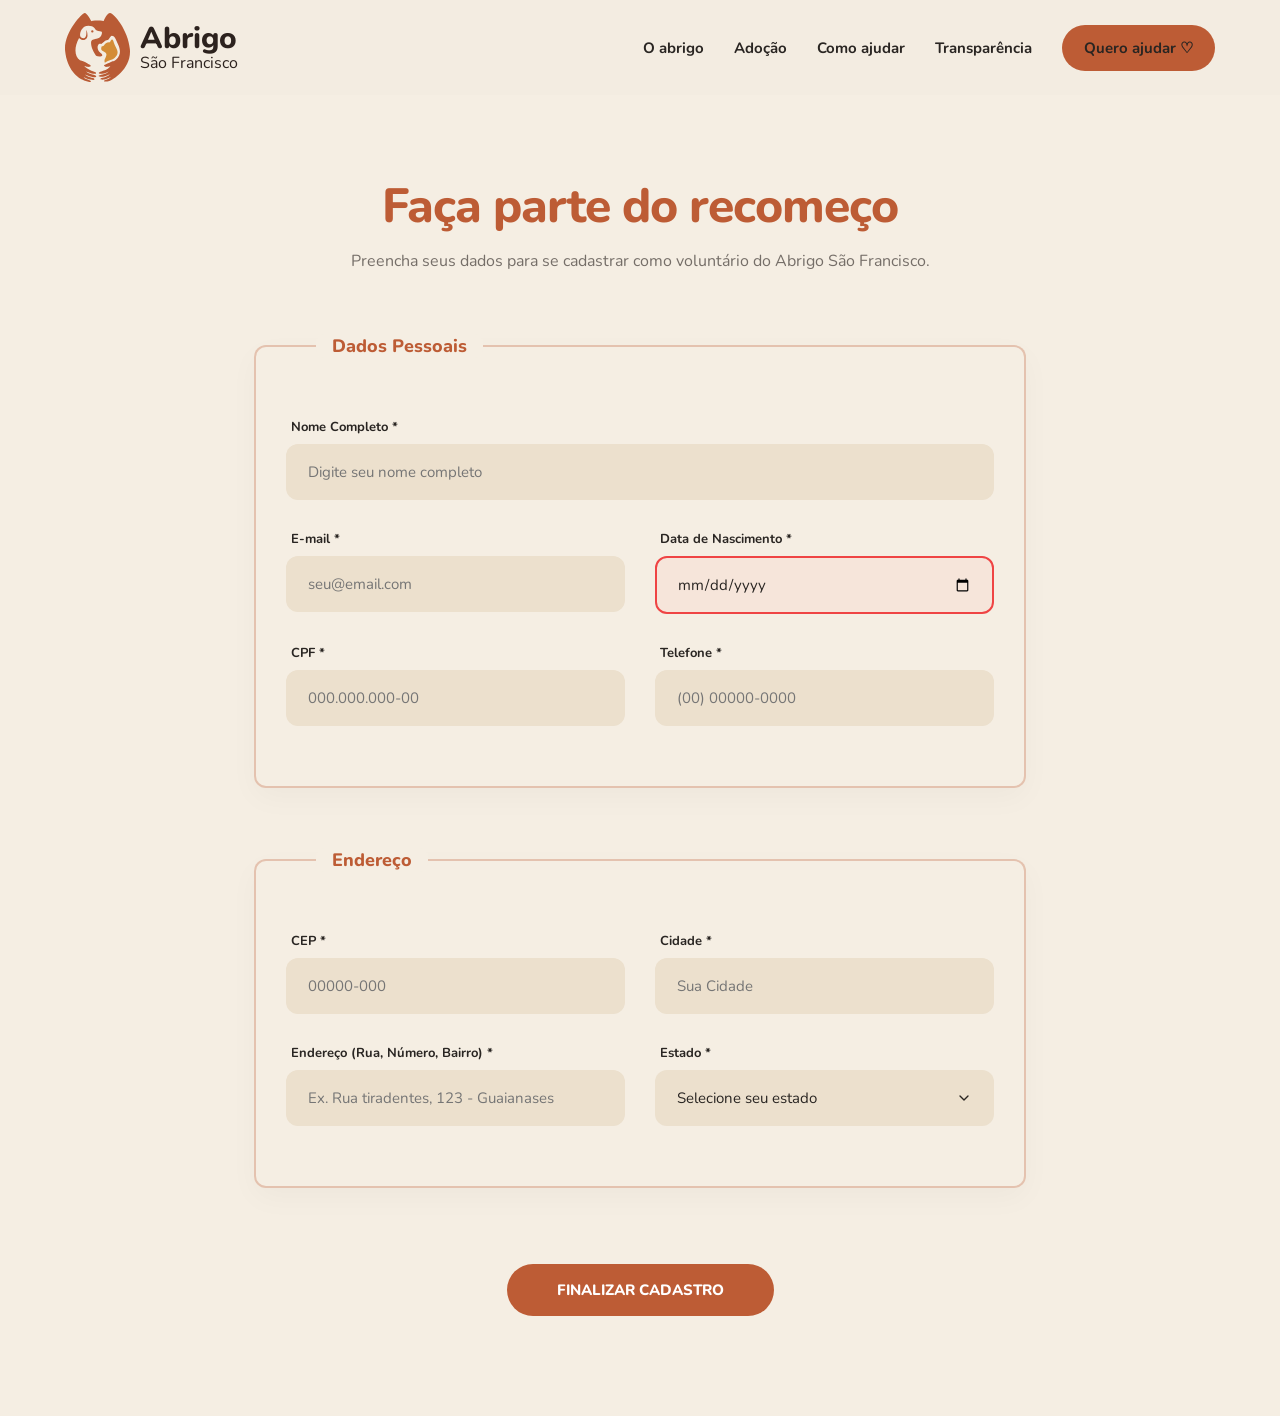
==== commit 7c390801: "ajustes gerais" ====
--- a/cadastro.html
+++ b/cadastro.html
@@ -4,12 +4,11 @@
     <meta charset="UTF-8">
     <meta name="viewport" content="width=device-width, initial-scale=1.0">
     <title>Cadastro de Voluntário - Abrigo São Francisco</title>
-    <link rel="stylesheet" href="projects.css">
+    <link rel="stylesheet" href="projects.css" type="text/css">
     <script src="script.js" defer></script>
 </head>
 <body class="creme">
 
-    <!-- NAVBAR (Mantida igual às outras páginas) -->
     <header class="nav-bar">
         <div class="logo-container">
             <img src="imagens/logotipo_abrogoSF.svg" class="logotipo" alt="Logo do Abrigo São Francisco">
@@ -17,6 +16,11 @@
                 <strong>Abrigo</strong>
                 <span>São Francisco</span>
             </p>
+        </div>
+        <div class="menu-toggle" onclick="document.querySelector('.navegacao').classList.toggle('ativa'); this.classList.toggle('ativa');">
+            <span></span>
+            <span></span>
+            <span></span>
         </div>
         <nav class="navegacao">
             <ul class="abas-nav">
@@ -29,7 +33,7 @@
         </nav>
     </header>
 
-    <!-- CONTEÚDO DO CADASTRO -->
+
     <main class="seccao-cadastro">
         
         <div class="cabecalho-cadastro">
@@ -38,15 +42,13 @@
         </div>
 
         <form action="pagina.php" method="POST" class="formulario-cadastro">
-            
-            <!-- BLOCO 1: DADOS PESSOAIS -->
+
             <fieldset class="grupo-campos">
                 <legend>Dados Pessoais</legend>
                 
                 <div class="grid-form">
                     <div class="campo-form col-total">
                         <label for="nome">Nome Completo *</label>
-                        <!-- O placeholder " " vazio é essencial para o CSS :placeholder-shown funcionar na validação -->
                         <input type="text" id="nome" name="nome" placeholder="Digite seu nome completo" required>
                     </div>
 
@@ -72,7 +74,7 @@
                 </div>
             </fieldset>
 
-            <!-- BLOCO 2: ENDEREÇO -->
+
             <fieldset class="grupo-campos">
                 <legend>Endereço</legend>
                 
@@ -99,13 +101,13 @@
                             <option value="SP">São Paulo</option>
                             <option value="RJ">Rio de Janeiro</option>
                             <option value="MG">Minas Gerais</option>
-                            <!-- Demais opções... -->
+
                         </select>
                     </div>
                 </div>
             </fieldset>
 
-            <!-- BOTÃO DE ENVIO -->
+
             <div class="container-botao-enviar">
                 <button type="submit" class="btn-enviar-cadastro">FINALIZAR CADASTRO</button>
             </div>
--- a/projects.css
+++ b/projects.css
@@ -1,10 +1,6 @@
-/* ==========================================================================
-   01. VARIÁVEIS GLOBAIS E RESET (Design System)
-========================================================================== */
 @import url('https://fonts.googleapis.com/css2?family=Nunito:wght@400;500;600;700;800&display=swap');
 
-:root {
-    /* Cores da Marca */
+:root  {
     --cor-creme: #f5eee3;
     --cor-laranja: #bd5c35;
     --cor-laranja-hover: #a94f2c;
@@ -13,701 +9,2785 @@
     --cor-texto-escuro: #292522;
     --cor-texto-cinza: #756e68;
     --cor-label-cadastro: #ECE0CD;
-
-    /* Cores de Feedback (Formulários) */
     --cor-sucesso: #10b981;
     --cor-erro: #ef4444;
     --cor-alerta: #f59e0b;
-
-    /* Tipografia (Escala Modular) */
     --fonte-familia: 'Nunito', sans-serif;
     --fonte-sm: 13px;
     --fonte-md: 15px;
     --fonte-lg: 20px;
     --fonte-xl: 32px;
     --fonte-xxl: 48px;
-
-    /* Espaçamento */
     --espaco-sm: 8px;
     --espaco-md: 16px;
     --espaco-lg: 30px;
     --espaco-xl: 60px;
     --espaco-xxl: 100px;
-
-    /* Constantes de Interface */
     --borda-raio-sm: 8px;
     --borda-raio-md: 12px;
     --borda-raio-lg: 30px;
     --transicao-padrao: all 0.3s ease;
 }
 
-* {
+*  {
     margin: 0;
     padding: 0;
     box-sizing: border-box;
 }
-
-html {
+html  {
     scroll-behavior: smooth;
 }
-
-body {
+body  {
     background-color: var(--cor-creme);
     font-family: var(--fonte-familia);
     color: var(--cor-texto-escuro);
 }
+main  {
+    padding-top: 95px;
 
-main {
-    padding-top: 95px; /* Compensa a navbar fixa */
+}
+.creme  {
+    background-color: var(--cor-creme);
+}
+.escuro  {
+    background-color: var(--cor-escuro);
+    color: var(--cor-branco);
+}
+.laranja  {
+    background-color: var(--cor-laranja);
+    color: var(--cor-branco);
 }
 
-
-/* ==========================================================================
-   02. TIPOGRAFIA BASE E UTILITÁRIOS
-========================================================================== */
-.creme { background-color: var(--cor-creme); }
-.escuro { background-color: var(--cor-escuro); color: var(--cor-branco); }
-.laranja { background-color: var(--cor-laranja); color: var(--cor-branco); }
-.mt-20 { margin-top: 20px; } 
-.mt-30 { margin-top: 30px; } 
-.w-100 { width: 100%; justify-content: center;}
-
-.subtitulo-padrao {
-    display: flex; align-items: center; gap: 10px;
-    font-size: 13px; font-weight: 800; text-transform: uppercase; margin-bottom: 20px;
-}
-.subtitulo-padrao span { width: 25px; height: 2px; }
-.subtitulo-escuro { color: var(--cor-laranja); } .subtitulo-escuro span { background-color: var(--cor-laranja); }
-.subtitulo-claro { color: rgba(255,255,255,0.8); } .subtitulo-claro span { background-color: rgba(255,255,255,0.8); }
-.subtitulo-laranja { color: var(--cor-laranja); } .subtitulo-laranja span { background-color: var(--cor-laranja); }
-
-h1 { font-size: 72px; font-weight: 800; line-height: 1.1; letter-spacing: -2px; margin-bottom: 20px; }
-h2 { font-size: 46px; font-weight: 800; line-height: 1.1; letter-spacing: -1px; margin-bottom: 20px; }
-h3 { font-size: 28px; font-weight: 800; margin-bottom: 15px; }
-h4 { font-size: 20px; font-weight: 800; margin-bottom: 15px; }
-p { font-size: 16px; line-height: 1.6; color: var(--cor-texto-cinza); margin-bottom: 30px; }
-
-.escuro h2, .escuro h4, .laranja h2, .laranja h4 { color: var(--cor-branco); }
-.escuro p { color: rgba(245, 238, 227, 0.7); }
-
-/* Responsividade Base (Textos) */
-@media (max-width: 768px) {
-    h1 { font-size: 48px; } 
-    h2 { font-size: 32px; }
-}
-
-
-/* ==========================================================================
-   03. COMPONENTES REUTILIZÁVEIS (Botões, Modais, Cards)
-========================================================================== */
-/* --- Botões --- */
-.btn-primario, .btn-laranja-solido {
-    display: inline-flex; align-items: center; gap: 10px;
-    padding: 14px 28px; border-radius: 30px; text-decoration: none; font-weight: 700; font-size: 16px;
-    background-color: var(--cor-laranja); color: var(--cor-branco);
-    border: none; cursor: pointer; transition: all 0.3s ease;
+.mt-20  {
     margin-top: 20px;
 }
-.btn-primario:hover, .btn-laranja-solido:hover {
+.mt-30  {
+    margin-top: 30px;
+}
+.w-100  {
+    width: 100%;
+    justify-content: center;
+}
+.subtitulo-padrao  {
+    display: flex;
+    align-items: center;
+    gap: 10px;
+    font-size: 13px;
+    font-weight: 800;
+    text-transform: uppercase;
+    margin-bottom: 20px;
+}
+.subtitulo-padrao span  {
+    width: 25px;
+    height: 2px;
+}
+.subtitulo-escuro  {
+    color: var(--cor-laranja);
+}
+.subtitulo-escuro span  {
+    background-color: var(--cor-laranja);
+}
+.subtitulo-claro  {
+    color: rgba(255,255,255,0.8);
+}
+.subtitulo-claro span  {
+    background-color: rgba(255,255,255,0.8);
+}
+.subtitulo-laranja  {
+    color: var(--cor-laranja);
+}
+.subtitulo-laranja span  {
+    background-color: var(--cor-laranja);
+}
+h1  {
+    font-size: 72px;
+    font-weight: 800;
+    line-height: 1.1;
+    letter-spacing: -2px;
+    margin-bottom: 20px;
+}
+h2  {
+    font-size: 46px;
+    font-weight: 800;
+    line-height: 1.1;
+    letter-spacing: -1px;
+    margin-bottom: 20px;
+}
+h3  {
+    font-size: 28px;
+    font-weight: 800;
+    margin-bottom: 15px;
+}
+h4  {
+    font-size: 20px;
+    font-weight: 800;
+    margin-bottom: 15px;
+}
+p  {
+    font-size: 16px;
+    line-height: 1.6;
+    color: var(--cor-texto-cinza);
+    margin-bottom: 30px;
+}
+.escuro h2, .escuro h4, .laranja h2, .laranja h4  {
+    color: var(--cor-branco);
+}
+.escuro p  {
+    color: rgba(245, 238, 227, 0.7);
+}
+@media (max-width: 768px)  {
+    h1  {
+        font-size: 48px;
+    }
+    h2  {
+        font-size: 32px;
+    }
+}
+.btn-primario, .btn-laranja-solido  {
+    display: inline-flex;
+    align-items: center;
+    gap: 10px;
+    padding: 14px 28px;
+    border-radius: 30px;
+    text-decoration: none;
+    font-weight: 700;
+    font-size: 16px;
+    background-color: var(--cor-laranja);
+    color: var(--cor-branco);
+    border: none;
+    cursor: pointer;
+    transition: all 0.3s ease;
+    margin-top: 20px;
+}
+.btn-primario:hover, .btn-laranja-solido:hover  {
     background-color: var(--cor-laranja-hover);
     transform: translateY(-3px);
     box-shadow: 0 5px 15px rgba(189, 92, 53, 0.3);
 }
-
-.btn-creme, .btn-secundario-claro {
-    display: inline-flex; align-items: center; gap: 10px;
-    padding: 16px 28px; border-radius: 30px; text-decoration: none; font-weight: 700; font-size: 16px;
-    background-color: var(--cor-creme); color: var(--cor-texto-escuro);
-    border: none; cursor: pointer; transition: all 0.3s ease;
+.btn-creme, .btn-secundario-claro  {
+    display: inline-flex;
+    align-items: center;
+    gap: 10px;
+    padding: 16px 28px;
+    border-radius: 30px;
+    text-decoration: none;
+    font-weight: 700;
+    font-size: 16px;
+    background-color: var(--cor-creme);
+    color: var(--cor-texto-escuro);
+    border: none;
+    cursor: pointer;
+    transition: all 0.3s ease;
     margin-top: 20px;
 }
-.btn-creme:hover, .btn-secundario-claro:hover {
+.btn-creme:hover, .btn-secundario-claro:hover  {
     background-color: #ffffff;
     transform: translateY(-3px);
     box-shadow: 0 5px 15px rgba(0,0,0,0.1);
 }
-
-.btn-link, .btn-link-claro {
-    display: inline-flex; align-items: center; gap: 8px; font-weight: 700; text-decoration: none; font-size: 16px;
+.btn-link, .btn-link-claro  {
+    display: inline-flex;
+    align-items: center;
+    gap: 8px;
+    font-weight: 700;
+    text-decoration: none;
+    font-size: 16px;
     transition: opacity 0.3s ease, transform 0.3s ease;
 }
-.btn-link { color: var(--cor-texto-escuro); }
-.btn-link-claro { color: var(--cor-branco); }
-.btn-link:hover, .btn-link-claro:hover {
+.btn-link  {
+    color: var(--cor-texto-escuro);
+}
+.btn-link-claro  {
+    color: var(--cor-branco);
+}
+.btn-link:hover, .btn-link-claro:hover  {
     opacity: 0.7;
     transform: translateX(5px);
 }
-
-/* --- Modal "Quero Ajudar" --- */
-.modal-overlay {
-    position: fixed; top: 0; left: 0; width: 100%; height: 100%;
-    background-color: rgba(44, 33, 29, 0.85); z-index: 9999;
-    display: flex; align-items: center; justify-content: center;
-    opacity: 0; visibility: hidden; transition: opacity 0.3s ease, visibility 0.3s ease;
-}
-.modal-overlay.mostrar { opacity: 1; visibility: visible; }
-.modal-conteudo {
-    position: relative; background-color: #f5eee3; width: 90%; max-width: 850px;
-    border-radius: 30px; padding: 60px 50px; box-shadow: 0 20px 50px rgba(0, 0, 0, 0.2);
-    transform: scale(0.95); transition: transform 0.3s ease;
-}
-.modal-overlay.mostrar .modal-conteudo { transform: scale(1); }
-.modal-fechar {
-    position: absolute; top: 30px; right: 30px; background: none; border: none;
-    color: #292522; cursor: pointer; padding: 5px; border-radius: 50%;
+.modal-overlay  {
+    position: fixed;
+    top: 0;
+    left: 0;
+    width: 100%;
+    height: 100%;
+    background-color: rgba(44, 33, 29, 0.85);
+    z-index: 9999;
+    display: flex;
+    align-items: center;
+    justify-content: center;
+    opacity: 0;
+    visibility: hidden;
+    transition: opacity 0.3s ease, visibility 0.3s ease;
+}
+.modal-overlay.mostrar  {
+    opacity: 1;
+    visibility: visible;
+}
+.modal-conteudo  {
+    position: relative;
+    background-color: #f5eee3;
+    width: 90%;
+    max-width: 850px;
+    border-radius: 30px;
+    padding: 60px 50px;
+    box-shadow: 0 20px 50px rgba(0, 0, 0, 0.2);
+    transform: scale(0.95);
+    transition: transform 0.3s ease;
+}
+.modal-overlay.mostrar .modal-conteudo  {
+    transform: scale(1);
+}
+.modal-fechar  {
+    position: absolute;
+    top: 30px;
+    right: 30px;
+    background: none;
+    border: none;
+    color: #292522;
+    cursor: pointer;
+    padding: 5px;
+    border-radius: 50%;
     transition: background-color 0.2s ease, color 0.2s ease;
 }
-.modal-fechar:hover { background-color: #bd5c35; color: #ffffff; }
-.modal-cabecalho { text-align: center; margin-bottom: 40px; display: flex; flex-direction: column; align-items: center; }
-.modal-cabecalho h2 { color: #292522; font-size: 38px; font-weight: 800; letter-spacing: -1px; margin-bottom: 15px; }
-.modal-cabecalho p { color: #756e68; font-size: 16px; max-width: 500px; margin: 0; }
-.modal-opcoes { display: grid; grid-template-columns: 1fr 1fr; gap: 30px; }
-.modal-opcao-card {
-    background-color: #ffffff; padding: 40px; border-radius: 20px; border: 1px solid rgba(0,0,0,0.05);
-    text-decoration: none; color: #292522; display: flex; flex-direction: column; align-items: flex-start;
+.modal-fechar:hover  {
+    background-color: #bd5c35;
+    color: #ffffff;
+}
+.modal-cabecalho  {
+    text-align: center;
+    margin-bottom: 40px;
+    display: flex;
+    flex-direction: column;
+    align-items: center;
+}
+.modal-cabecalho h2  {
+    color: #292522;
+    font-size: 38px;
+    font-weight: 800;
+    letter-spacing: -1px;
+    margin-bottom: 15px;
+}
+.modal-cabecalho p  {
+    color: #756e68;
+    font-size: 16px;
+    max-width: 500px;
+    margin: 0;
+}
+.modal-opcoes  {
+    display: grid;
+    grid-template-columns: 1fr 1fr;
+    gap: 30px;
+}
+.modal-opcao-card  {
+    background-color: #ffffff;
+    padding: 40px;
+    border-radius: 20px;
+    border: 1px solid rgba(0,0,0,0.05);
+    text-decoration: none;
+    color: #292522;
+    display: flex;
+    flex-direction: column;
+    align-items: flex-start;
     transition: transform 0.3s ease, box-shadow 0.3s ease;
 }
-.modal-opcao-card:hover { transform: translateY(-5px); box-shadow: 0 15px 35px rgba(0, 0, 0, 0.08); }
-.icone-circulo-modal {
-    width: 60px; height: 60px; border-radius: 50%; background-color: #f5eee3; color: #bd5c35;
-    display: flex; align-items: center; justify-content: center; margin-bottom: 25px;
+.modal-opcao-card:hover  {
+    transform: translateY(-5px);
+    box-shadow: 0 15px 35px rgba(0, 0, 0, 0.08);
+}
+.icone-circulo-modal  {
+    width: 60px;
+    height: 60px;
+    border-radius: 50%;
+    background-color: #f5eee3;
+    color: #bd5c35;
+    display: flex;
+    align-items: center;
+    justify-content: center;
+    margin-bottom: 25px;
     transition: background-color 0.3s ease, color 0.3s ease;
 }
-.modal-opcao-card:hover .icone-circulo-modal { background-color: #bd5c35; color: #ffffff; }
-.modal-opcao-card h3 { font-size: 24px; font-weight: 800; margin-bottom: 10px; }
-.modal-opcao-card p { color: #756e68; font-size: 15px; margin-bottom: 25px; flex-grow: 1; }
-
-@media (max-width: 768px) {
-    .modal-opcoes { grid-template-columns: 1fr; }
-    .modal-conteudo { padding: 40px 30px; max-height: 90vh; overflow-y: auto; }
-    .modal-cabecalho h2 { font-size: 28px; }
-}
-
-/* --- Classes Utilitárias de Imagem de Fundo --- */
-.bg-img-voluntariado-1 { background-image: url('imagens/foto 1 secao apoio.jpeg'); }
-.bg-img-voluntariado-2 { background-image: url('imagens/foto 5 secao apoio.jpeg'); }
-.bg-img-voluntariado-3 { background-image: url('imagens/foto homem segurando cachorro.jpeg'); }
-.bg-camp-1 { background-image: url('imagens/campanha 1.jpeg'); }
-.bg-camp-2 { background-image: url('imagens/campanha 2.jpeg'); }
-
-
-/* ==========================================================================
-   04. CABEÇALHO (Navbar)
-========================================================================== */
-.nav-bar {
-    width: 100%; height: 95px; padding: 0 65px;
-    background-color: #F3ECE1; display: flex; align-items: center;
-    position: fixed; top: 0; left: 0; z-index: 1000;
-}
-.logo-container { display: flex; align-items: center; gap: 10px; }
-.logotipo { width: 65px; height: auto; display: block; }
-.escritalogo { display: flex; flex-direction: column; margin: 0; color: #2C221E; font-family: 'Nunito', sans-serif; line-height: 1.1; }
-.escritalogo strong { font-size: 30px; font-weight: 800; }
-.escritalogo span { font-size: 16px; font-weight: 400; }
-
-.navegacao { display: flex; align-items: center; margin-left: auto; }
-.abas-nav { list-style: none; display: flex; align-items: center; gap: 30px; }
-.abas-nav li { display: flex; align-items: center; }
-.abas-nav a { color: #292522; text-decoration: none; font-size: 15px; font-weight: 700; white-space: nowrap; transition: color 0.3s ease; }
-.abas-nav a:hover { color: #bd5c35; }
-
-.ajudar-button {
-    background-color: #bd5c35; color: #ffffff !important; padding: 13px 22px;
-    border-radius: 30px; font-size: 15px !important; font-weight: 600 !important;
+.modal-opcao-card:hover .icone-circulo-modal  {
+    background-color: #bd5c35;
+    color: #ffffff;
+}
+.modal-opcao-card h3  {
+    font-size: 24px;
+    font-weight: 800;
+    margin-bottom: 10px;
+}
+.modal-opcao-card p  {
+    color: #756e68;
+    font-size: 15px;
+    margin-bottom: 25px;
+    flex-grow: 1;
+}
+@media (max-width: 768px)  {
+    .modal-opcoes  {
+        grid-template-columns: 1fr;
+    }
+    .modal-conteudo  {
+        padding: 40px 30px;
+        max-height: 90vh;
+        overflow-y: auto;
+    }
+    .modal-cabecalho h2  {
+        font-size: 28px;
+    }
+}
+.bg-img-voluntariado-1  {
+    background-image: url('imagens/foto_1_secao_apoio.jpeg');
+}
+.bg-img-voluntariado-2  {
+    background-image: url('imagens/foto_5_secao_apoio.jpeg');
+}
+.bg-img-voluntariado-3  {
+    background-image: url('imagens/foto_homem_segurando_cachorro.jpeg');
+}
+.bg-camp-1  {
+    background-image: url('imagens/campanha_1.jpeg');
+}
+.bg-camp-2  {
+    background-image: url('imagens/campanha_2.jpeg');
+}
+.nav-bar  {
+    width: 100%;
+    height: 95px;
+    padding: 0 65px;
+    background-color: #F3ECE1;
+    display: flex;
+    align-items: center;
+    position: fixed;
+    top: 0;
+    left: 0;
+    z-index: 1000;
+}
+.logo-container  {
+    display: flex;
+    align-items: center;
+    gap: 10px;
+}
+.logotipo  {
+    width: 65px;
+    height: auto;
+    display: block;
+}
+.escritalogo  {
+    display: flex;
+    flex-direction: column;
+    margin: 0;
+    color: #2C221E;
+    font-family: 'Nunito', sans-serif;
+    line-height: 1.1;
+}
+.escritalogo strong  {
+    font-size: 30px;
+    font-weight: 800;
+}
+.escritalogo span  {
+    font-size: 16px;
+    font-weight: 400;
+}
+.navegacao  {
+    display: flex;
+    align-items: center;
+    margin-left: auto;
+}
+.abas-nav  {
+    list-style: none;
+    display: flex;
+    align-items: center;
+    gap: 30px;
+}
+.abas-nav li  {
+    display: flex;
+    align-items: center;
+}
+.abas-nav a  {
+    color: #292522;
+    text-decoration: none;
+    font-size: 15px;
+    font-weight: 700;
+    white-space: nowrap;
+    transition: color 0.3s ease;
+}
+.abas-nav a:hover  {
+    color: #bd5c35;
+}
+.ajudar-button  {
+    background-color: #bd5c35;
+    color: #ffffff;
+    padding: 13px 22px;
+    border-radius: 30px;
+    font-size: 15px;
+    font-weight: 600;
     transition: background-color 0.3s ease, transform 0.3s ease;
 }
-.ajudar-button:hover { background-color: #a94f2c; transform: translateY(-2px); }
-
-
-/* ==========================================================================
-   05. PÁGINA: HOME E GERAL
-========================================================================== */
-/* --- Hero Institucional --- */
-.secao-inicio { height: auto; min-height: 0; padding: 60px 5% 0; background-color: #f5eee3; display: flex; align-items: flex-end; justify-content: space-between; overflow: hidden; }
-.cont-inicio { width: 48%; padding-left: 20px; align-self: center; transform: translateY(-40px); }
-.subtitulo-inicio { margin-bottom: 20px; color: #B85B35; font-size: 15px; font-weight: 700; }
-.subtitulo-inicio span { display: inline-block; width: 15px; height: 2px; margin-right: 7px; background-color: #B85B35; vertical-align: middle; }
-.cont-inicio h1 { margin-bottom: 25px; color: #292522; font-size: 70px; font-weight: 800; line-height: 1.05; letter-spacing: -1px; }
-.desc-inicio { max-width: 450px; margin-bottom: 30px; color: #756e68; font-size: 20px; line-height: 1.5; }
-.botoes-inicio { display: flex; align-items: center; gap: 20px; }
-.quem-espera { display: flex; align-items: center; gap: 12px; padding: 13px 20px; background-color: #bd5c35; color: #ffffff; border-radius: 30px; text-decoration: none; font-size: 20px; font-weight: 600; transition: 0.3s ease; }
-.quem-espera span { font-size: 15px; }
-.quem-espera:hover { background-color: #a94f2c; transform: translateY(-2px); }
-.apoie-abrigo { display: flex; align-items: center; gap: 9px; color: #292522; text-decoration: none; font-size: 20px; font-weight: 600; transition: color 0.3s ease; }
-.apoie-abrigo span { font-size: 17px; }
-.apoie-abrigo:hover { color: #bd5c35; }
-.explorar-cuidado { display: inline-flex; align-items: center; gap: 10px; margin-top: 35px; color: #756e68; text-decoration: none; font-size: 12px; font-weight: 600; }
-.explorar-cuidado span { color: #bd5c35; font-size: 16px; }
-.img-scooby { position: relative; width: 55%; height: auto; display: flex; align-items: flex-end; justify-content: center; align-self: flex-end; }
-.img-scooby > img { width: 100%; max-width: 700px; height: auto; display: block; }
-
-/* --- Secção: O Abrigo --- */
-.secao-abrigo { min-height: 850px; padding: 0 0 80px; background-color: #2c211d; color: #f5eee3; overflow: hidden; }
-.fotos-abrigo { width: 100%; height: 480px; display: flex; justify-content: center; align-items: flex-start; gap: 30px; overflow: hidden; }
-.foto-abrigo { width: 205px; height: 295px; object-fit: cover; border-radius: 25px 60px 25px 60px; display: block; flex-shrink: 0; }
-.foto-1 { margin-top: 160px; transform: rotate(-31deg); opacity: 0.25; }
-.foto-2 { margin-top: 70px; transform: rotate(-19deg); opacity: 0.50; margin-right: 20px; }
-.foto-3 { margin-top: 40px; transform: rotate(0deg); opacity: 1; }
-.foto-4 { margin-top: 70px; transform: rotate(19deg); opacity: 0.50; margin-left: 20px; }
-.foto-5 { margin-top: 160px; transform: rotate(31deg); opacity: 0.25; }
-.conteudo-abrigo { width: 100%; max-width: 850px; margin: 0 auto; padding: 0 25px; text-align: center; }
-.subtitulo-abrigo { display: flex; align-items: center; justify-content: center; gap: 8px; margin-bottom: 18px; color: #f0a04b; font-size: 9px; font-weight: 700; }
-.subtitulo-abrigo span { width: 18px; height: 2px; background-color: #bd5c35; display: block; }
-.conteudo-abrigo h2 { margin-bottom: 20px; color: #f5eee3; font-size: 48px; font-weight: 700; line-height: 1.08; letter-spacing: -1px; }
-.desc-abrigo { max-width: 650px; margin: 0 auto; color: #c7bbb3; font-size: 14px; line-height: 1.6; }
-.frase-abrigo { width: 100%; margin-top: 28px; display: flex; align-items: center; gap: 15px; }
-.frase-abrigo span { height: 1px; flex: 1; background-color: #584b45; }
-.frase-abrigo p { margin: 0; color: #bd5c35; font-size: 9px; font-weight: 700; white-space: nowrap; }
-
-/* --- Secção: O que Fazemos --- */
-.secao-fazemos { width: 100%; padding: 80px 5%; background-color: #f5eee3; display: flex; flex-direction: column; }
-.header-fazemos { display: flex; justify-content: space-between; align-items: flex-end; padding-bottom: 30px; margin-bottom: 40px; border-bottom: 1px solid #dcd3c6; }
-.titulos-fazemos { width: 50%; }
-.subtitulo-fazemos { display: flex; align-items: center; gap: 10px; margin-bottom: 20px; color: #bd5c35; font-size: 13px; font-weight: 700; }
-.subtitulo-fazemos span { width: 25px; height: 2px; background-color: #bd5c35; }
-.titulos-fazemos h2 { color: #292522; font-size: 44px; font-weight: 800; line-height: 1.1; letter-spacing: -1px; }
-.desc-fazemos { width: 40%; max-width: 420px; color: #756e68; font-size: 16px; line-height: 1.6; }
-.grid-cards-fazemos { display: grid; grid-template-columns: repeat(3, 1fr); gap: 30px; margin-bottom: 40px; }
-.card-fazemos { position: relative; height: 480px; border-radius: 20px; overflow: hidden; background-size: cover; background-position: center; display: flex; flex-direction: column; justify-content: space-between; padding: 35px 30px; }
-.card-fazemos::before { content: ""; position: absolute; top: 0; left: 0; width: 100%; height: 100%; background: linear-gradient(180deg, rgba(189, 92, 53, 0.45) 0%, rgba(189, 92, 53, 0.95) 100%); z-index: 1; }
-.conteudo-card { position: relative; z-index: 2; height: 100%; display: flex; flex-direction: column; justify-content: space-between; color: #ffffff; }
-.topo-card { display: flex; justify-content: space-between; align-items: center; }
-.icone-card { width: 45px; height: 45px; border-radius: 50%; background-color: rgba(255, 255, 255, 0.2); backdrop-filter: blur(5px); display: flex; align-items: center; justify-content: center; }
-.numero-card { font-size: 14px; font-weight: 700; }
-.base-card h3 { margin-bottom: 15px; font-size: 26px; font-weight: 800; }
-.base-card p { margin-bottom: 30px; color: #f5eee3; font-size: 15px; line-height: 1.5; }
-.link-card { display: flex; align-items: center; gap: 8px; color: #ffffff; text-decoration: none; font-size: 15px; font-weight: 700; transition: transform 0.3s ease; }
-.link-card:hover { transform: translateX(5px); }
-.rodape-fazemos { display: flex; justify-content: space-between; align-items: center; }
-.rodape-fazemos p { color: #292522; font-size: 18px; font-weight: 800; }
-.link-rodape-fazemos { display: flex; align-items: center; gap: 8px; color: #292522; text-decoration: none; font-size: 15px; font-weight: 700; transition: color 0.3s ease; }
-.link-rodape-fazemos:hover { color: #bd5c35; }
-
-/* --- Secção: Impacto --- */
-.secao-impacto { width: 100%; padding: 80px 5%; background-color: #bd5c35; display: flex; justify-content: space-between; align-items: center; gap: 50px; }
-.cont-impacto-esq { width: 45%; color: #ffffff; }
-.subtitulo-impacto { display: flex; align-items: center; gap: 10px; margin-bottom: 25px; color: rgba(255, 255, 255, 0.9); font-size: 13px; font-weight: 700; text-transform: uppercase; }
-.subtitulo-impacto span { width: 25px; height: 1px; background-color: rgba(255, 255, 255, 0.9); }
-.cont-impacto-esq h2 { margin-bottom: 25px; font-size: 48px; font-weight: 800; line-height: 1.1; letter-spacing: -1px; }
-.cont-impacto-esq p { max-width: 450px; margin-bottom: 40px; color: rgba(255, 255, 255, 0.85); font-size: 16px; line-height: 1.6; }
-.linha-divisoria-impacto { width: 100%; max-width: 450px; height: 1px; margin-bottom: 35px; background-color: rgba(255, 255, 255, 0.2); }
-.stats-impacto { display: flex; gap: 50px; }
-.stat-item h3 { margin-bottom: 5px; font-size: 32px; font-weight: 800; }
-.stat-item p { margin: 0; color: rgba(255, 255, 255, 0.8); font-size: 13px; font-weight: 500; }
-.cont-impacto-dir { width: 70%; }
-.imagem-impacto-bg { position: relative; width: 100%; height: 550px; border-radius: 82px 24px; background-size: cover; background-position: center; background-repeat: no-repeat; }
-.card-historia { position: absolute; bottom: 30px; left: 40px; width: 340px; padding: 30px; background-color: #2c211d; border-radius: 20px; color: #f5eee3; }
-.tag-historia { display: flex; align-items: center; gap: 8px; margin-bottom: 15px; color: #f0a04b; font-size: 11px; font-weight: 800; letter-spacing: 0.5px; }
-.card-historia p { margin-bottom: 25px; font-size: 16px; font-weight: 600; line-height: 1.5; }
-.link-historia { color: #ffffff; text-decoration: none; font-size: 13px; font-weight: 700; transition: color 0.3s ease; }
-.link-historia:hover { color: #f0a04b; }
-@media (max-width: 1024px) {
-    .card-historia { left: 20px; width: calc(100% - 40px); }
-}
-
-/* --- Secção: Nossa Razão --- */
-.secao-razao { width: 100%; padding: 80px 5%; background-color: #f5eee3; display: flex; justify-content: space-between; align-items: flex-start; gap: 50px; }
-.cont-razao-esq { width: 45%; }
-.subtitulo-razao { display: flex; align-items: center; gap: 10px; margin-bottom: 25px; color: #bd5c35; font-size: 13px; font-weight: 700; text-transform: uppercase; }
-.subtitulo-razao span { width: 25px; height: 2px; background-color: #bd5c35; }
-.cont-razao-esq h2 { color: #292522; font-size: 44px; font-weight: 800; line-height: 1.1; letter-spacing: -1px; }
-.cont-razao-dir { width: 70%; display: flex; flex-direction: column; }
-.item-razao { display: flex; justify-content: space-between; align-items: center; padding: 35px 0; border-top: 1px solid rgba(0, 0, 0, 0.08); color: inherit; text-decoration: none; transition: opacity 0.3s ease; }
-.item-razao:hover { opacity: 0.8; }
-.textos-item-razao h3 { margin-bottom: 8px; color: #292522; font-size: 24px; font-weight: 800; }
-.textos-item-razao p { color: #756e68; font-size: 15px; font-weight: 500; }
-.icone-seta-razao { width: 45px; height: 45px; border-radius: 50%; border: 1px solid rgba(0, 0, 0, 0.1); display: flex; align-items: center; justify-content: center; color: #292522; transition: all 0.3s ease; }
-.item-razao:hover .icone-seta-razao { background-color: #bd5c35; border-color: #bd5c35; color: #ffffff; }
-@media (max-width: 900px) {
-    .secao-razao { flex-direction: column; gap: 40px; }
-    .cont-razao-esq, .cont-razao-dir { width: 100%; }
-}
-
-/* --- Secção: Faça Parte --- */
-.secao-faca-parte { width: 100%; padding: 100px 5%; background-color: #2c211d; display: flex; justify-content: space-between; align-items: center; gap: 60px; }
-.cont-parte-esq { width: 40%; }
-.subtitulo-parte { display: flex; align-items: center; gap: 10px; margin-bottom: 25px; color: #f0a04b; font-size: 13px; font-weight: 700; text-transform: uppercase; }
-.subtitulo-parte span { width: 25px; height: 2px; background-color: #bd5c35; }
-.cont-parte-esq h2 { margin-bottom: 25px; color: #f5eee3; font-size: 46px; font-weight: 800; line-height: 1.1; letter-spacing: -1px; }
-.cont-parte-esq p { margin-bottom: 40px; color: rgba(245, 238, 227, 0.7); font-size: 16px; line-height: 1.6; }
-.btn-comecar { display: inline-flex; align-items: center; gap: 10px; padding: 14px 28px; background-color: #bd5c35; color: #ffffff; border-radius: 30px; text-decoration: none; font-size: 16px; font-weight: 700; transition: background-color 0.3s ease, transform 0.3s ease; }
-.btn-comecar:hover { background-color: #a94f2c; transform: translateY(-2px); }
-.cont-parte-dir { width: 75%; display: flex; flex-direction: column; }
-.item-parte { display: flex; align-items: center; padding: 30px 0; border-top: 1px solid rgba(245, 238, 227, 0.1); color: inherit; text-decoration: none; transition: background-color 0.3s ease; }
-.item-parte.ult { border-bottom: 1px solid rgba(245, 238, 227, 0.1); }
-.item-parte:hover { background-color: rgba(255, 255, 255, 0.02); }
-.num-parte { width: 50px; color: #f0a04b; font-size: 14px; font-weight: 700; }
-.textos-item-parte { flex: 1; }
-.textos-item-parte h3 { margin-bottom: 6px; color: #f5eee3; font-size: 24px; font-weight: 700; }
-.textos-item-parte p { color: rgba(245, 238, 227, 0.6); font-size: 14px; font-weight: 500; }
-.icone-seta-parte { width: 40px; height: 40px; border-radius: 50%; border: 1px solid rgba(245, 238, 227, 0.2); display: flex; align-items: center; justify-content: center; color: #f5eee3; transition: all 0.3s ease; }
-.item-parte:hover .icone-seta-parte { background-color: #bd5c35; border-color: #bd5c35; color: #ffffff; }
-@media (max-width: 950px) {
-    .secao-faca-parte { flex-direction: column; align-items: flex-start; gap: 50px; padding: 60px 5%; }
-    .cont-parte-esq, .cont-parte-dir { width: 100%; }
-}
-
-/* --- Secção: Eventos --- */
-.secao-eventos { width: 100%; padding: 60px 5% 20px; background-color: #f5eee3; }
-.banner-eventos { width: 100%; padding: 50px; background-color: #d28639; border-radius: 50px; display: flex; flex-direction: column; justify-content: space-between; min-height: 280px; }
-.subtitulo-banner { display: flex; align-items: center; gap: 10px; margin-bottom: 25px; color: #292522; font-size: 11px; font-weight: 800; text-transform: uppercase; letter-spacing: 0.5px; }
-.subtitulo-banner span { width: 20px; height: 1px; background-color: #292522; }
-.conteudo-banner h2 { max-width: 650px; color: #292522; font-size: 42px; font-weight: 800; line-height: 1.1; letter-spacing: -1px; }
-.link-banner { display: flex; justify-content: space-between; align-items: flex-end; margin-top: 40px; color: #292522; text-decoration: none; font-size: 13px; font-weight: 700; transition: opacity 0.3s ease; }
-.link-banner:hover { opacity: 0.7; }
-
-/* --- Secção: Galeria --- */
-.secao-galeria { width: 100%; padding: 60px 5% 100px; background-color: #f5eee3; }
-.header-galeria { margin-bottom: 40px; }
-.subtitulo-galeria { display: flex; align-items: center; gap: 10px; margin-bottom: 20px; color: #bd5c35; font-size: 13px; font-weight: 700; text-transform: uppercase; }
-.subtitulo-galeria span { width: 25px; height: 2px; background-color: #bd5c35; }
-.header-galeria h2 { color: #292522; font-size: 44px; font-weight: 800; line-height: 1.1; letter-spacing: -1px; }
-.grid-galeria { display: grid; grid-template-columns: repeat(4, 1fr); gap: 10px; margin-bottom: 45px; }
-.img-galeria { width: 100%; height: 480px; object-fit: cover; }
-.rodape-galeria { display: flex; justify-content: space-between; align-items: center; }
-.rodape-galeria p { color: #292522; font-size: 20px; font-weight: 700; }
-.link-rodape-galeria { display: flex; align-items: center; gap: 8px; color: #292522; text-decoration: none; font-size: 13px; font-weight: 700; transition: color 0.3s ease; }
-.link-rodape-galeria:hover { color: #bd5c35; }
-@media (max-width: 950px) {
-    .grid-galeria { grid-template-columns: repeat(2, 1fr); gap: 15px; }
-    .img-galeria { height: 350px; }
-    .rodape-galeria { flex-direction: column; align-items: flex-start; gap: 20px; }
-}
-@media (max-width: 600px) {
-    .grid-galeria { grid-template-columns: 1fr; }
-}
-
-/* --- Secção: Informação Prática --- */
-.secao-informacao { width: 100%; padding: 80px 5%; background-color: #f5eee3; }
-.header-informacao { margin-bottom: 40px; }
-.subtitulo-informacao { display: flex; align-items: center; gap: 10px; margin-bottom: 20px; color: #bd5c35; font-size: 13px; font-weight: 700; text-transform: uppercase; }
-.subtitulo-informacao span { width: 25px; height: 2px; background-color: #bd5c35; }
-.header-informacao h2 { color: #292522; font-size: 44px; font-weight: 800; line-height: 1.1; letter-spacing: -1px; }
-.grid-informacao { display: grid; grid-template-columns: repeat(3, 1fr); gap: 30px; }
-.card-info { padding: 40px 30px; border: 1px solid rgba(0, 0, 0, 0.08); border-radius: 20px; background-color: transparent; transition: transform 0.3s ease, box-shadow 0.3s ease; }
-.card-info:hover { transform: translateY(-5px); box-shadow: 0 10px 30px rgba(0, 0, 0, 0.05); background-color: #ffffff; }
-.icone-info { width: 45px; height: 45px; margin-bottom: 25px; border-radius: 50%; background-color: rgba(189, 92, 53, 0.15); display: flex; align-items: center; justify-content: center; color: #bd5c35; }
-.card-info h3 { margin-bottom: 12px; color: #292522; font-size: 24px; font-weight: 800; }
-.card-info p { color: #756e68; font-size: 15px; line-height: 1.6; }
-
-/* --- Secção: Call To Action (CTA) --- */
-.secao-cta { width: 100%; padding: 100px 5%; background-color: #bd5c35; display: flex; justify-content: space-between; align-items: center; gap: 60px; }
-.cta-esq { width: 55%; }
-.subtitulo-cta { margin-bottom: 20px; color: rgba(255, 255, 255, 0.9); font-size: 11px; font-weight: 800; text-transform: uppercase; letter-spacing: 0.5px; }
-.cta-esq h2 { color: #f5eee3; font-size: 54px; font-weight: 800; line-height: 1.1; letter-spacing: -1px; }
-.cta-dir { width: 40%; max-width: 400px; display: flex; flex-direction: column; align-items: flex-start; }
-.cta-dir p { margin-bottom: 30px; color: rgba(245, 238, 227, 0.85); font-size: 16px; line-height: 1.6; }
-.btn-apoiar { display: inline-flex; align-items: center; gap: 10px; padding: 16px 32px; background-color: #2c211d; color: #ffffff; border-radius: 40px; text-decoration: none; font-size: 15px; font-weight: 700; transition: background-color 0.3s ease, transform 0.3s ease; }
-.btn-apoiar:hover { background-color: #1a1311; transform: translateY(-2px); }
-@media (max-width: 950px) {
-    .grid-informacao { grid-template-columns: 1fr; gap: 20px; }
-    .secao-cta { flex-direction: column; align-items: flex-start; gap: 40px; padding: 60px 5%; }
-    .cta-esq, .cta-dir { width: 100%; max-width: 100%; }
-    .cta-esq h2 { font-size: 40px; }
-}
-
-
-/* ==========================================================================
-   06. PÁGINA: PROJETOS E VOLUNTARIADO
-========================================================================== */
-/* --- Hero Projetos --- */
-.hero-topo { position: relative; display: flex; align-items: center; background-color: var(--cor-creme); padding: 140px 5% 80px 5%; min-height: 85vh; overflow: hidden; }
-.hero-texto-coluna { width: 55%; max-width: 650px; position: relative; z-index: 2; }
-.hero-etiqueta { display: flex; align-items: center; gap: 15px; font-size: 13px; font-weight: 800; color: #b8541e; letter-spacing: 1px; margin-bottom: 20px; text-transform: uppercase; }
-.hero-etiqueta .traco { width: 30px; height: 2px; background-color: #b8541e; }
-.hero-texto-coluna h1 { font-size: 64px; font-weight: 800; line-height: 1.1; letter-spacing: -2px; color: #292522; margin-bottom: 25px; }
-.hero-texto-coluna p { font-size: 17px; line-height: 1.6; color: #756e68; margin-bottom: 40px; max-width: 600px; }
-.hero-botoes { display: flex; align-items: center; gap: 30px; }
-.btn-laranja-hero { background-color: #b8541e; color: #ffffff; padding: 16px 32px; border-radius: 30px; text-decoration: none; font-weight: 700; font-size: 16px; transition: background-color 0.3s; }
-.btn-laranja-hero:hover { background-color: #9c4516; }
-.btn-texto-hero { color: #292522; text-decoration: none; font-weight: 700; font-size: 16px; display: flex; align-items: center; gap: 8px; }
-.hero-imagem-coluna { position: absolute; right: 0; bottom: 0; width: 50%; height: 100%; display: flex; justify-content: center; align-items: flex-end; z-index: 1; pointer-events: none; }
-.hero-imagem-coluna img { width: 100%; height: 90%; object-fit: cover; object-position: center bottom; transform: scale(1.15) translateY(15%); transform-origin: bottom center; }
-@media (max-width: 1024px) {
-    .hero-topo { flex-direction: column; padding-top: 140px; }
-    .hero-texto-coluna { width: 100%; text-align: center; display: flex; flex-direction: column; align-items: center; padding-bottom: 500px; }
-    .hero-imagem-coluna { width: 100%; right: auto; left: 0; height: 500px; }
-    .hero-imagem-coluna img { transform: scale(1.2) translateY(5%); object-fit: contain; }
-}
-
-/* --- Opções de Contribuição --- */
-.seccao-opcoes-bg { position: relative; background-color: var(--cor-laranja); padding: 120px 5%; overflow: hidden; }
-.overlay-imagem-fundo { position: absolute; top: 0; left: 20%; width: 80%; height: 100%; background-size: cover; background-position: center top; opacity: 0.55; mix-blend-mode: multiply; z-index: 1; }
-.conteudo-opcoes { position: relative; z-index: 2; max-width: 1200px; margin: 0 auto; color: var(--cor-branco); }
-.cabecalho-opcoes { display: flex; justify-content: center; margin-bottom: 80px; }
-.texto-central-container { max-width: 900px; display: flex; flex-direction: column; }
-.subtitulo-branco-centro { display: flex; align-items: center; gap: 15px; font-size: 12px; font-weight: 800; color: var(--cor-branco); letter-spacing: 1px; margin-bottom: 20px; }
-.traco-branco { width: 30px; height: 2px; background-color: var(--cor-branco); }
-.texto-central-container h2 { font-size: 46px; font-weight: 800; line-height: 1.2; letter-spacing: -1px; margin-bottom: 15px; text-align: left; }
-.tagline-direita { align-self: flex-end; font-size: 11px; font-weight: 800; letter-spacing: 2px; color: rgba(255, 255, 255, 0.8); }
-.grid-cards-opcoes { display: grid; grid-template-columns: 1fr 1fr; gap: 40px; }
-.card-opcao-outline { border: 1px solid rgba(255, 255, 255, 0.4); border-radius: 40px; padding: 60px 50px; display: flex; flex-direction: column; align-items: flex-start; transition: all 0.3s ease; background-color: transparent; }
-.card-opcao-outline:hover { background-color: rgba(255, 255, 255, 0.05); transform: translateY(-5px); border-color: rgba(255, 255, 255, 0.8); }
-.card-numero { display: flex; align-items: center; gap: 15px; font-weight: 800; font-size: 14px; margin-bottom: 25px; }
-.traco-curto { width: 20px; height: 2px; background-color: var(--cor-branco); }
-.card-opcao-outline h3 { font-size: 42px; font-weight: 800; margin-bottom: 20px; letter-spacing: -1px; }
-.card-opcao-outline p { font-size: 16px; line-height: 1.6; color: rgba(255, 255, 255, 0.9); margin-bottom: 50px; max-width: 90%; }
-.btn-branco-card { background-color: var(--cor-branco); color: #c45a24; padding: 14px 28px; border-radius: 30px; text-decoration: none; font-weight: 700; font-size: 15px; display: inline-flex; align-items: center; gap: 8px; transition: transform 0.2s ease, opacity 0.2s ease; margin-top: auto; }
-.btn-branco-card:hover { transform: scale(1.05); opacity: 0.9; }
-@media (max-width: 1024px) {
-    .grid-cards-opcoes { grid-template-columns: 1fr; }
-    .texto-central-container h2 { font-size: 36px; }
-    .card-opcao-outline { padding: 40px 30px; }
-}
-
-/* --- Oportunidades --- */
-.seccao-oportunidades { padding: 100px 5%; }
-.cabecalho-padrao { max-width: 800px; margin-bottom: 60px; }
-.grid-cards-3 { display: grid; grid-template-columns: repeat(3, 1fr); gap: 30px; margin-bottom: 30px; }
-.alinhamento-direita { text-align: right; margin-bottom: 60px; }
-.card-imagem { position: relative; height: 380px; border-radius: 20px; overflow: hidden; background-size: cover; background-position: center; padding: 24px; color: var(--cor-branco); transition: transform 0.3s ease, box-shadow 0.3s ease; cursor: pointer; }
-.card-imagem:hover { transform: translateY(-8px); box-shadow: 0 15px 30px rgba(0,0,0,0.15); }
-.card-imagem:hover .link-seta { transform: translateX(5px); }
-.overlay-gradiente-laranja { position: absolute; top: 0; left: 0; width: 100%; height: 100%; background: linear-gradient(180deg, rgba(217, 102, 39, 0.6) 0%, rgba(184, 69, 21, 0.95) 100%); z-index: 1; transition: opacity 0.3s ease; }
-.card-imagem:hover .overlay-gradiente-laranja { opacity: 0.9; }
-.conteudo-card-img { position: relative; z-index: 2; height: 100%; display: flex; flex-direction: column; justify-content: space-between; }
-.topo-card { display: flex; justify-content: space-between; align-items: center; }
-.icone-bola { width: 40px; height: 40px; border-radius: 50%; background: rgba(255, 255, 255, 0.2); backdrop-filter: blur(4px); display: flex; align-items: center; justify-content: center; }
-.base-card h3 { font-size: 22px; margin-bottom: 10px; color: var(--cor-branco);}
-.base-card p { font-size: 14px; margin-bottom: 15px; color: rgba(255,255,255,0.9);}
-.link-seta { font-weight: 700; font-size: 14px; display: inline-flex; align-items: center; gap: 5px; transition: transform 0.3s ease;}
-
-/* Banner Oportunidade Larga */
-.banner-oportunidade-larga { display: block; background-color: #d28639; border-radius: 10px 30px; padding: 40px; color: var(--cor-escuro); position: relative; text-decoration: none; transition: transform 0.3s ease, background-color 0.3s ease; }
-.banner-oportunidade-larga:hover { transform: translateY(-5px); background-color: #c97e33; }
-.banner-oportunidade-larga h3 { color: var(--cor-escuro); margin-bottom: 30px;}
-.info-oportunidade { display: grid; grid-template-columns: 1fr 1fr; gap: 20px; }
-.info-oportunidade p { color: var(--cor-escuro); font-size: 15px; margin-bottom: 10px;}
-.link-canto { position: absolute; bottom: 40px; right: 40px; font-weight: 800; transition: transform 0.3s ease;}
-.banner-oportunidade-larga:hover .link-canto { transform: translate(3px, -3px); }
-
-/* --- Como Participar Voluntariado --- */
-.seccao-como-participar-fixa { width: 100%; padding: 100px 5%; background-color: #2c211d; display: flex; justify-content: space-between; align-items: flex-start; gap: 60px; }
-.coluna-esq-participar { width: 40%; }
-.coluna-esq-participar h2 { color: #ffffff; font-size: 42px; font-weight: 800; line-height: 1.1; margin-bottom: 25px; letter-spacing: -1px; }
-.coluna-esq-participar p { color: rgba(245, 238, 227, 0.7); font-size: 16px; line-height: 1.6; margin-bottom: 40px; max-width: 450px; }
-.coluna-dir-participar { width: 55%; display: flex; flex-direction: column; }
-.item-passo-voluntariado { display: flex; align-items: center; padding: 30px 0; border-top: 1px solid rgba(255, 255, 255, 0.1); transition: background-color 0.3s ease, transform 0.3s ease; }
-.item-passo-voluntariado:hover { background-color: rgba(255, 255, 255, 0.02); transform: translateX(5px); }
-.num-passo { width: 50px; color: #bd5c35; font-size: 13px; font-weight: 800; flex-shrink: 0; }
-.textos-passo { flex: 1; padding-right: 20px; }
-.textos-passo h3 { color: #ffffff; font-size: 22px; font-weight: 700; margin: 0 0 8px 0; }
-.textos-passo p { color: rgba(255, 255, 255, 0.6); font-size: 14px; margin: 0; line-height: 1.5; }
-.icone-seta-descer { width: 35px; height: 35px; border-radius: 50%; border: 1px solid rgba(255, 255, 255, 0.2); display: flex; align-items: center; justify-content: center; color: #ffffff; flex-shrink: 0; transition: all 0.3s ease; }
-.item-passo-voluntariado:hover .icone-seta-descer { border-color: #bd5c35; background-color: #bd5c35; color: #ffffff; }
-@media (max-width: 950px) {
-    .seccao-como-participar-fixa { flex-direction: column; gap: 50px; }
-    .coluna-esq-participar, .coluna-dir-participar { width: 100%; }
-    .coluna-esq-participar p { max-width: 100%; }
-}
-
-/* --- Área do Voluntário --- */
-.seccao-area-voluntario { padding: 100px 5%; background-color: var(--cor-creme); }
-.layout-duas-colunas-voluntario { display: flex; align-items: center; gap: 60px; margin-top: 50px; }
-.imagem-laptop-voluntario { width: 55%; display: flex; justify-content: center; }
-.imagem-laptop-voluntario img { width: 100%; max-width: 650px; height: auto; object-fit: contain; }
-.lista-recursos-voluntario { width: 45%; display: flex; flex-direction: column; gap: 30px; }
-.recurso-item { display: flex; flex-direction: column; gap: 8px; }
-.recurso-cabecalho { display: flex; align-items: center; gap: 12px; font-size: 20px; font-weight: 800; color: var(--cor-escuro); }
-.recurso-cabecalho svg { color: var(--cor-escuro); }
-.recurso-texto { font-size: 15px; color: var(--cor-texto-cinza); margin: 0; line-height: 1.6; }
-.rodape-cta-voluntario { border-top: 1px solid rgba(0, 0, 0, 0.08); margin-top: 80px; padding-top: 50px; }
-.rodape-cta-voluntario h4 { font-size: 22px; font-weight: 800; color: var(--cor-escuro); margin-bottom: 15px; }
-.rodape-cta-voluntario p { font-size: 15px; color: var(--cor-texto-cinza); margin-bottom: 25px; }
-@media (max-width: 1024px) {
-    .layout-duas-colunas-voluntario { flex-direction: column; gap: 50px; }
-    .imagem-laptop-voluntario, .lista-recursos-voluntario { width: 100%; }
-    .lista-recursos-voluntario { align-items: flex-start; }
-}
-
-/* --- Certificados Digitais --- */
-.seccao-certificados { padding: 100px 5%; background-color: var(--cor-creme); }
-.cabecalho-certificados { max-width: 1000px; margin-bottom: 60px; }
-.cabecalho-certificados h2 { color: var(--cor-escuro); margin-bottom: 20px; }
-.cabecalho-certificados p { color: var(--cor-texto-cinza); max-width: 950px; font-size: 16px; line-height: 1.6; }
-.conteudo-certificados { display: flex; align-items: center; justify-content: flex-start; gap: 80px; }
-.imagem-certificado { width: 60%; max-width: 650px; }
-.imagem-certificado img { width: 100%; height: auto; display: block; border-radius: 20px; box-shadow: 0 15px 40px rgba(0, 0, 0, 0.08); }
-.botao-certificado { width: 40%; display: flex; justify-content: flex-start; }
-@media (max-width: 1024px) {
-    .conteudo-certificados { flex-direction: column; align-items: flex-start; gap: 40px; }
-    .imagem-certificado, .botao-certificado { width: 100%; }
-}
-
-/* --- Campanhas --- */
-.seccao-campanhas { padding: 100px 5%; }
-.grid-cards-2 { display: grid; grid-template-columns: 1fr 1fr; gap: 40px; }
-.card-campanha { background-color: var(--cor-branco); border-radius: 24px 82px; overflow: hidden; transition: transform 0.3s ease, box-shadow 0.3s ease; }
-.card-campanha:hover { transform: translateY(-5px); box-shadow: 0 15px 30px rgba(0,0,0,0.2); }
-.img-campanha { width: 100%; height: 300px; background-size: cover; background-position: 10% 10%;}
-.conteudo-campanha { padding: 40px; }
-.conteudo-campanha h4 { color: var(--cor-texto-escuro); margin-bottom: 15px;}
-.stats-campanha { margin-bottom: 30px; }
-.linha-stat { display: flex; justify-content: space-between; font-size: 13px; color: var(--cor-texto-cinza); margin-bottom: 10px;}
-.linha-stat strong { color: var(--cor-texto-escuro); font-size: 15px;}
-progress { width: 100%; height: 8px; border-radius: 4px; border: none; background-color: var(--cor-creme); }
-progress::-webkit-progress-value { background-color: var(--cor-laranja); border-radius: 4px;}
-progress::-webkit-progress-bar { background-color: var(--cor-creme); border-radius: 4px;}
-.botoes-campanha { display: flex; gap: 15px; }
-
-/* --- Doações --- */
-.bloco-doacoes { padding: 100px 5%; display: flex; gap: 60px; align-items: flex-start;}
-.card-branco-sombra { background-color: var(--cor-branco); padding: 50px; border-radius: 24px 82px; box-shadow: 0 10px 40px rgba(0,0,0,0.05);}
-.opcoes-valor { display: flex; flex-wrap: wrap; gap: 15px; }
-.btn-valor { padding: 12px 24px; border-radius: 30px; border: 2px solid var(--cor-creme); background-color: var(--cor-creme); font-weight: 700; color: var(--cor-texto-escuro); cursor: pointer; transition: all 0.2s ease; }
-.btn-valor:hover { border-color: var(--cor-laranja); color: var(--cor-laranja); background-color: var(--cor-branco);}
-.btn-valor.ativo { background-color: var(--cor-laranja); color: var(--cor-branco); border-color: var(--cor-laranja);}
-.opcoes-tipo { display: flex; gap: 20px; }
-.radio-box { display: flex; align-items: center; gap: 10px; padding: 15px 25px; border-radius: 15px; background-color: var(--cor-creme); border: 2px solid transparent; cursor: pointer; font-weight: 700; font-size: 14px; transition: all 0.2s ease; }
-.radio-box:hover { border-color: rgba(189, 92, 53, 0.5); }
-.radio-box.ativo { border-color: var(--cor-laranja); background-color: var(--cor-branco);}
-.radio-box input[type="radio"] { accent-color: var(--cor-laranja); transform: scale(1.2);}
-@media (max-width: 1024px) {
-    .bloco-doacoes { flex-direction: column; }
-    .metade-esq, .metade-dir, .form-doacao { width: 100%; position: static;}
-}
-
-/* --- Progresso --- */
-.seccao-progresso-detalhe { padding: 100px 5%; }
-.texto-cinza-claro { color: rgba(255, 255, 255, 0.7); font-size: 16px; max-width: 700px; }
-.card-indicadores { background-color: var(--cor-branco); border-radius: 30px; padding: 50px; margin-top: 50px; }
-.titulo-indicadores { color: var(--cor-laranja); font-size: 11px; font-weight: 800; letter-spacing: 1px; margin-bottom: 30px; }
-.grid-indicadores { display: grid; grid-template-columns: repeat(4, 1fr); gap: 20px; margin-bottom: 40px; }
-.indicador-item { background-color: var(--cor-creme); padding: 30px 25px; border-radius: 15px; display: flex; flex-direction: column; gap: 10px; }
-.indicador-label { font-size: 13px; color: var(--cor-texto-cinza); font-weight: 600; }
-.indicador-valor { font-size: 32px; color: var(--cor-texto-escuro); font-weight: 800; }
-.barra-progresso-container { width: 100%; margin-bottom: 30px; }
-.barra-fundo { width: 100%; height: 12px; background-color: var(--cor-creme); border-radius: 10px; overflow: hidden; }
-.barra-preenchimento { height: 100%; background-color: var(--cor-laranja); border-radius: 10px; transition: width 0.5s ease; }
-.rodape-indicadores { display: flex; justify-content: space-between; align-items: center; }
-.texto-meta { font-size: 14px; font-weight: 700; color: var(--cor-texto-escuro); }
-@media (max-width: 1100px) { .grid-indicadores { grid-template-columns: repeat(2, 1fr); } }
-@media (max-width: 768px) {
-    .grid-indicadores { grid-template-columns: 1fr; }
-    .rodape-indicadores { flex-direction: column; align-items: flex-start; gap: 20px; }
-    .card-indicadores { padding: 30px; }
-}
-
-/* --- Transparência e Resultados --- */
-.seccao-transparencia { padding: 100px 5%; background-color: var(--cor-creme); }
-.lista-cards-transparencia { display: flex; flex-direction: column; gap: 20px; max-width: 1050px; margin-top: 50px; }
-.card-transparencia { background-color: var(--cor-branco); border-radius: 20px 80px 80px 20px; padding: 35px 50px; display: flex; align-items: center; gap: 40px; text-decoration: none; transition: transform 0.3s ease, box-shadow 0.3s ease; }
-.card-transparencia:hover { transform: translateY(-5px); box-shadow: 0 15px 35px rgba(0, 0, 0, 0.05); }
-.card-trans-numero { color: var(--cor-laranja); font-weight: 800; font-size: 15px; flex-shrink: 0; width: 30px; }
-.card-trans-conteudo { flex-grow: 1; display: flex; flex-direction: column; gap: 8px; }
-.card-trans-conteudo h4 { margin: 0; font-size: 22px; color: var(--cor-texto-escuro); font-weight: 800; }
-.card-trans-conteudo p { margin: 0; font-size: 15px; color: var(--cor-texto-cinza); }
-.card-trans-link { color: var(--cor-laranja); font-weight: 800; font-size: 13px; flex-shrink: 0; align-self: flex-end; transition: transform 0.3s ease; }
-.card-transparencia:hover .card-trans-link { transform: translateX(5px); }
-@media (max-width: 768px) {
-    .card-transparencia { flex-direction: column; align-items: flex-start; border-radius: 20px; padding: 30px; gap: 20px; }
-    .card-trans-link { align-self: flex-start; }
-}
-
-/* --- FAQ --- */
-.seccao-faq { padding: 100px 5%; }
-.lista-faq { border-top: 1px solid rgba(255,255,255,0.1); margin-top: 40px;}
-.faq-item { border-bottom: 1px solid rgba(255,255,255,0.1); padding: 30px 0; transition: background-color 0.3s ease;}
-.faq-item:hover { background-color: rgba(255,255,255,0.02); }
-.faq-pergunta { display: flex; justify-content: space-between; align-items: center; cursor: pointer; }
-.faq-pergunta h4 { margin: 0; font-size: 18px; color: var(--cor-branco); transition: color 0.3s ease;}
-.icone-faq { width: 35px; height: 35px; border-radius: 50%; border: 1px solid rgba(255,255,255,0.2); display: flex; align-items: center; justify-content: center; color: var(--cor-branco); transition: all 0.3s ease; flex-shrink: 0; margin-left: 20px; }
-.faq-resposta { display: none; margin-top: 20px; max-width: 800px;}
-.faq-resposta p { margin: 0; font-size: 15px; color: rgba(255,255,255,0.7); }
-.faq-item.aberto .faq-resposta { display: block; animation: fadeIn 0.4s ease; }
-.faq-item.aberto .faq-pergunta h4 { color: var(--cor-laranja); }
-.faq-item.aberto .icone-faq { border-color: var(--cor-laranja); color: var(--cor-laranja); }
-.faq-item:hover .icone-faq { border-color: var(--cor-laranja); color: var(--cor-laranja); }
-@keyframes fadeIn { from { opacity: 0; transform: translateY(-10px); } to { opacity: 1; transform: translateY(0); } }
-
-/* --- Call To Action (CTA) --- */
-.seccao-cta-participar { padding: 100px 5%; display: flex; align-items: center; justify-content: space-between; gap: 60px; }
-.cta-texto { width: 65%; }
-.cta-subtitulo { display: block; font-size: 14px; font-weight: 800; margin-bottom: 20px; color: var(--cor-branco); }
-.seccao-cta-participar h2 { font-size: 38px; font-weight: 800; line-height: 1.2; margin: 0; color: var(--cor-branco); }
-.cta-botoes { width: 30%; display: flex; gap: 15px; justify-content: flex-end; }
-.btn-escuro { display: inline-flex; align-items: center; gap: 8px; padding: 16px 28px; border-radius: 30px; text-decoration: none; font-weight: 700; font-size: 15px; background-color: var(--cor-escuro); color: var(--cor-branco); transition: transform 0.3s ease, background-color 0.3s ease; white-space: nowrap; margin-top: 20px; }
-.btn-escuro:hover { background-color: #1a1311; transform: translateY(-3px); }
-@media (max-width: 1100px) {
-    .seccao-cta-participar { flex-direction: column; align-items: flex-start; }
-    .cta-texto, .cta-botoes { width: 100%; }
-    .cta-botoes { justify-content: flex-start; flex-wrap: wrap; }
-}
-@media (max-width: 768px) { .seccao-cta-participar h2 { font-size: 28px; } }
-
-
-/* ==========================================================================
-   07. PÁGINA DE CADASTRO (Formulário, Grid e Validação)
-========================================================================== */
-.seccao-cadastro { padding: 180px 5% var(--espaco-xxl); max-width: 900px; margin: 0 auto; }
-.cabecalho-cadastro { text-align: center; margin-bottom: var(--espaco-xl); }
-.cabecalho-cadastro h1 { font-size: var(--fonte-xxl); font-weight: 800; color: var(--cor-laranja); margin-bottom: var(--espaco-md); letter-spacing: -1px; }
-
-/* Estrutura do Formulário */
-.formulario-cadastro { display: flex; flex-direction: column; gap: var(--espaco-xl); }
-.grupo-campos { border: 2px solid rgba(189, 92, 53, 0.3); border-radius: var(--borda-raio-md); padding: var(--espaco-xl) var(--espaco-lg) var(--espaco-lg); background-color: var(--cor-creme); box-shadow: 0 10px 30px rgba(0,0,0,0.03); }
-.grupo-campos legend { color: var(--cor-laranja); font-size: 18px; font-weight: 800; padding: 0 var(--espaco-md); margin-left: var(--espaco-lg); background-color: var(--cor-creme); border-radius: var(--borda-raio-sm); }
-
-/* Aplicação do Grid de Formulário */
-.grid-form { display: grid; grid-template-columns: repeat(2, 1fr); gap: var(--espaco-lg); margin-bottom: var(--espaco-lg); }
-.col-total { grid-column: span 2; }
-.campo-form { display: flex; flex-direction: column; gap: var(--espaco-sm); }
-.campo-form label { font-size: var(--fonte-sm); font-weight: 700; color: var(--cor-texto-escuro); padding-left: 5px; }
-
-/* Inputs e Selects */
-.campo-form input, .campo-form select { width: 100%; background-color: var(--cor-label-cadastro); border: 2px solid transparent; border-radius: var(--borda-raio-md); padding: var(--espaco-md) 20px; font-family: var(--fonte-familia); font-size: var(--fonte-md); color: var(--cor-texto-escuro); outline: none; transition: var(--transicao-padrao); }
-.campo-form input:focus, .campo-form select:focus { border-color: var(--cor-laranja); background-color: var(--cor-branco); }
-.campo-form input:not(:placeholder-shown):valid { border-color: var(--cor-sucesso); background-color: rgba(16, 185, 129, 0.05); }
-.campo-form input:not(:placeholder-shown):invalid { border-color: var(--cor-erro); background-color: rgba(239, 68, 68, 0.05); }
-.campo-form select { appearance: none; background-image: url("data:image/svg+xml;charset=US-ASCII,%3Csvg%20xmlns%3D%22http%3A%2F%2Fwww.w3.org%2F2000%2Fsvg%22%20width%3D%2224%22%20height%3D%2224%22%20viewBox%3D%220%200%2024%2024%22%20fill%3D%22none%22%20stroke%3D%22%23292522%22%20stroke-width%3D%222%22%20stroke-linecap%3D%22round%22%20stroke-linejoin%3D%22round%22%3E%3Cpath%20d%3D%22M6%209l6%206%206-6%22%2F%3E%3C%2Fsvg%3E"); background-repeat: no-repeat; background-position: right 20px center; background-size: 16px; cursor: pointer; }
-
-/* Botão Enviar Cadastro */
-.container-botao-enviar { display: flex; justify-content: center; margin-top: var(--espaco-md); }
-.btn-enviar-cadastro { background-color: var(--cor-laranja); color: var(--cor-branco); font-family: var(--fonte-familia); font-weight: 800; font-size: var(--fonte-md); padding: var(--espaco-md) 50px; border: none; border-radius: var(--borda-raio-lg); cursor: pointer; text-transform: uppercase; transition: var(--transicao-padrao); }
-.btn-enviar-cadastro:hover { background-color: var(--cor-laranja-hover); transform: translateY(-2px); box-shadow: 0 10px 20px rgba(189, 92, 53, 0.3); }
-
-@media (max-width: 768px) {
-    .grid-form { grid-template-columns: 1fr; gap: var(--espaco-md); }
-    .col-total { grid-column: span 1; }
-    .grupo-campos { padding: var(--espaco-lg) var(--espaco-md) var(--espaco-md); }
-    .btn-enviar-cadastro { width: 100%; }
-}
-
-
-/* ==========================================================================
-   08. RODAPÉ (FOOTER)
-========================================================================== */
-.rodape-site { width: 100%; padding: 80px 5% 30px; background-color: #2c211d; color: #f5eee3; }
-.conteudo-rodape { display: flex; justify-content: space-between; align-items: flex-start; gap: 40px; }
-.coluna-marca { width: 30%; display: flex; flex-direction: column; align-items: center; text-align: center; }
-.logo-rodape { margin-bottom: 15px; }
-.coluna-marca h3 { margin-bottom: 15px; color: #ffffff; font-size: 22px; font-weight: 800; line-height: 1.2; }
-.coluna-marca h3 span { font-size: 14px; font-weight: 600; }
-.coluna-marca p { color: rgba(245, 238, 227, 0.7); font-size: 13px; line-height: 1.6; }
-
-.colunas-links { width: 60%; display: flex; justify-content: space-between; gap: 30px; }
-.coluna-nav h4 { margin-bottom: 25px; color: #f0a04b; font-size: 11px; font-weight: 800; text-transform: uppercase; letter-spacing: 0.5px; }
-.coluna-nav ul { list-style: none; padding: 0; margin: 0; }
-.coluna-nav li { margin-bottom: 16px; }
-.coluna-nav a { color: rgba(245, 238, 227, 0.85); text-decoration: none; font-size: 14px; font-weight: 500; transition: color 0.3s ease; }
-.coluna-nav a:hover { color: #f0a04b; }
-
-.linha-divisoria-rodape { width: 100%; height: 1px; margin: 60px 0 30px; background-color: rgba(245, 238, 227, 0.08); }
-.rodape-inferior { display: flex; justify-content: space-between; align-items: center; }
-.rodape-inferior p { color: rgba(245, 238, 227, 0.6); font-size: 12px; font-weight: 500; }
-.links-inferiores { display: flex; align-items: center; gap: 25px; }
-.links-inferiores a { color: rgba(245, 238, 227, 0.6); text-decoration: none; font-size: 12px; font-weight: 500; transition: color 0.3s ease; }
-.links-inferiores a:hover { color: #ffffff; }
-.btn-voltar-topo { display: flex; align-items: center; justify-content: center; margin-left: 10px; color: rgba(245, 238, 227, 0.8); }
-
-@media (max-width: 900px) {
-    .conteudo-rodape { flex-direction: column; align-items: center; gap: 50px; }
-    .coluna-marca { width: 100%; }
-    .colunas-links { width: 100%; flex-wrap: wrap; justify-content: space-between; }
-    .coluna-nav { width: 45%; margin-bottom: 20px; }
-    .rodape-inferior { flex-direction: column; gap: 20px; text-align: center; }
-}
-
-@media (max-width: 500px) {
-    .coluna-nav { width: 100%; text-align: center; }
+.ajudar-button:hover  {
+    background-color: #a94f2c;
+    transform: translateY(-2px);
+}
+.secao-inicio  {
+    height: auto;
+    min-height: 0;
+    padding: 60px 5% 0;
+    background-color: #f5eee3;
+    display: flex;
+    align-items: flex-end;
+    justify-content: space-between;
+    overflow: hidden;
+}
+.cont-inicio  {
+    width: 48%;
+    padding-left: 20px;
+    align-self: center;
+    transform: translateY(-40px);
+}
+.subtitulo-inicio  {
+    margin-bottom: 20px;
+    color: #B85B35;
+    font-size: 15px;
+    font-weight: 700;
+}
+.subtitulo-inicio span  {
+    display: inline-block;
+    width: 15px;
+    height: 2px;
+    margin-right: 7px;
+    background-color: #B85B35;
+    vertical-align: middle;
+}
+.cont-inicio h1  {
+    margin-bottom: 25px;
+    color: #292522;
+    font-size: 70px;
+    font-weight: 800;
+    line-height: 1.05;
+    letter-spacing: -1px;
+}
+.desc-inicio  {
+    max-width: 450px;
+    margin-bottom: 30px;
+    color: #756e68;
+    font-size: 20px;
+    line-height: 1.5;
+}
+.botoes-inicio  {
+    display: flex;
+    align-items: center;
+    gap: 20px;
+}
+.quem-espera  {
+    display: flex;
+    align-items: center;
+    gap: 12px;
+    padding: 13px 20px;
+    background-color: #bd5c35;
+    color: #ffffff;
+    border-radius: 30px;
+    text-decoration: none;
+    font-size: 20px;
+    font-weight: 600;
+    transition: 0.3s ease;
+}
+.quem-espera span  {
+    font-size: 15px;
+}
+.quem-espera:hover  {
+    background-color: #a94f2c;
+    transform: translateY(-2px);
+}
+.apoie-abrigo  {
+    display: flex;
+    align-items: center;
+    gap: 9px;
+    color: #292522;
+    text-decoration: none;
+    font-size: 20px;
+    font-weight: 600;
+    transition: color 0.3s ease;
+}
+.apoie-abrigo span  {
+    font-size: 17px;
+}
+.apoie-abrigo:hover  {
+    color: #bd5c35;
+}
+.explorar-cuidado  {
+    display: inline-flex;
+    align-items: center;
+    gap: 10px;
+    margin-top: 35px;
+    color: #756e68;
+    text-decoration: none;
+    font-size: 12px;
+    font-weight: 600;
+}
+.explorar-cuidado span  {
+    color: #bd5c35;
+    font-size: 16px;
+}
+.img-scooby  {
+    position: relative;
+    width: 55%;
+    height: auto;
+    display: flex;
+    align-items: flex-end;
+    justify-content: center;
+    align-self: flex-end;
+}
+.img-scooby > img  {
+    width: 100%;
+    max-width: 700px;
+    height: auto;
+    display: block;
+}
+.secao-abrigo  {
+    min-height: 850px;
+    padding: 0 0 80px;
+    background-color: #2c211d;
+    color: #f5eee3;
+    overflow: hidden;
+}
+.fotos-abrigo  {
+    width: 100%;
+    height: 480px;
+    display: flex;
+    justify-content: center;
+    align-items: flex-start;
+    gap: 30px;
+    overflow: hidden;
+}
+.foto-abrigo  {
+    width: 205px;
+    height: 295px;
+    object-fit: cover;
+    border-radius: 25px 60px 25px 60px;
+    display: block;
+    flex-shrink: 0;
+}
+.foto-1  {
+    margin-top: 160px;
+    transform: rotate(-31deg);
+    opacity: 0.25;
+}
+.foto-2  {
+    margin-top: 70px;
+    transform: rotate(-19deg);
+    opacity: 0.50;
+    margin-right: 20px;
+}
+.foto-3  {
+    margin-top: 40px;
+    transform: rotate(0deg);
+    opacity: 1;
+}
+.foto-4  {
+    margin-top: 70px;
+    transform: rotate(19deg);
+    opacity: 0.50;
+    margin-left: 20px;
+}
+.foto-5  {
+    margin-top: 160px;
+    transform: rotate(31deg);
+    opacity: 0.25;
+}
+.conteudo-abrigo  {
+    width: 100%;
+    max-width: 850px;
+    margin: 0 auto;
+    padding: 0 25px;
+    text-align: center;
+}
+.subtitulo-abrigo  {
+    display: flex;
+    align-items: center;
+    justify-content: center;
+    gap: 8px;
+    margin-bottom: 18px;
+    color: #f0a04b;
+    font-size: 9px;
+    font-weight: 700;
+}
+.subtitulo-abrigo span  {
+    width: 18px;
+    height: 2px;
+    background-color: #bd5c35;
+    display: block;
+}
+.conteudo-abrigo h2  {
+    margin-bottom: 20px;
+    color: #f5eee3;
+    font-size: 48px;
+    font-weight: 700;
+    line-height: 1.08;
+    letter-spacing: -1px;
+}
+.desc-abrigo  {
+    max-width: 650px;
+    margin: 0 auto;
+    color: #c7bbb3;
+    font-size: 14px;
+    line-height: 1.6;
+}
+.frase-abrigo  {
+    width: 100%;
+    margin-top: 28px;
+    display: flex;
+    align-items: center;
+    gap: 15px;
+}
+.frase-abrigo span  {
+    height: 1px;
+    flex: 1;
+    background-color: #584b45;
+}
+.frase-abrigo p  {
+    margin: 0;
+    color: #bd5c35;
+    font-size: 9px;
+    font-weight: 700;
+    white-space: nowrap;
+}
+.secao-fazemos  {
+    width: 100%;
+    padding: 80px 5%;
+    background-color: #f5eee3;
+    display: flex;
+    flex-direction: column;
+}
+.header-fazemos  {
+    display: flex;
+    justify-content: space-between;
+    align-items: flex-end;
+    padding-bottom: 30px;
+    margin-bottom: 40px;
+    border-bottom: 1px solid #dcd3c6;
+}
+.titulos-fazemos  {
+    width: 50%;
+}
+.subtitulo-fazemos  {
+    display: flex;
+    align-items: center;
+    gap: 10px;
+    margin-bottom: 20px;
+    color: #bd5c35;
+    font-size: 13px;
+    font-weight: 700;
+}
+.subtitulo-fazemos span  {
+    width: 25px;
+    height: 2px;
+    background-color: #bd5c35;
+}
+.titulos-fazemos h2  {
+    color: #292522;
+    font-size: 44px;
+    font-weight: 800;
+    line-height: 1.1;
+    letter-spacing: -1px;
+}
+.desc-fazemos  {
+    width: 40%;
+    max-width: 420px;
+    color: #756e68;
+    font-size: 16px;
+    line-height: 1.6;
+}
+.grid-cards-fazemos  {
+    display: grid;
+    grid-template-columns: repeat(3, 1fr);
+    gap: 30px;
+    margin-bottom: 40px;
+}
+.card-fazemos  {
+    position: relative;
+    height: 480px;
+    border-radius: 20px;
+    overflow: hidden;
+    background-size: cover;
+    background-position: center;
+    display: flex;
+    flex-direction: column;
+    justify-content: space-between;
+    padding: 35px 30px;
+}
+.card-fazemos::before  {
+    content: "";
+    position: absolute;
+    top: 0;
+    left: 0;
+    width: 100%;
+    height: 100%;
+    background: linear-gradient(180deg, rgba(189, 92, 53, 0.45) 0%, rgba(189, 92, 53, 0.95) 100%);
+    z-index: 1;
+}
+.conteudo-card  {
+    position: relative;
+    z-index: 2;
+    height: 100%;
+    display: flex;
+    flex-direction: column;
+    justify-content: space-between;
+    color: #ffffff;
+}
+.topo-card  {
+    display: flex;
+    justify-content: space-between;
+    align-items: center;
+}
+.icone-card  {
+    width: 45px;
+    height: 45px;
+    border-radius: 50%;
+    background-color: rgba(255, 255, 255, 0.2);
+    backdrop-filter: blur(5px);
+    display: flex;
+    align-items: center;
+    justify-content: center;
+}
+.numero-card  {
+    font-size: 14px;
+    font-weight: 700;
+}
+.base-card h3  {
+    margin-bottom: 15px;
+    font-size: 26px;
+    font-weight: 800;
+}
+.base-card p  {
+    margin-bottom: 30px;
+    color: #f5eee3;
+    font-size: 15px;
+    line-height: 1.5;
+}
+.link-card  {
+    display: flex;
+    align-items: center;
+    gap: 8px;
+    color: #ffffff;
+    text-decoration: none;
+    font-size: 15px;
+    font-weight: 700;
+    transition: transform 0.3s ease;
+}
+.link-card:hover  {
+    transform: translateX(5px);
+}
+.rodape-fazemos  {
+    display: flex;
+    justify-content: space-between;
+    align-items: center;
+}
+.rodape-fazemos p  {
+    color: #292522;
+    font-size: 18px;
+    font-weight: 800;
+}
+.link-rodape-fazemos  {
+    display: flex;
+    align-items: center;
+    gap: 8px;
+    color: #292522;
+    text-decoration: none;
+    font-size: 15px;
+    font-weight: 700;
+    transition: color 0.3s ease;
+}
+.link-rodape-fazemos:hover  {
+    color: #bd5c35;
+}
+.secao-impacto  {
+    width: 100%;
+    padding: 80px 5%;
+    background-color: #bd5c35;
+    display: flex;
+    justify-content: space-between;
+    align-items: center;
+    gap: 50px;
+}
+.cont-impacto-esq  {
+    width: 45%;
+    color: #ffffff;
+}
+.subtitulo-impacto  {
+    display: flex;
+    align-items: center;
+    gap: 10px;
+    margin-bottom: 25px;
+    color: rgba(255, 255, 255, 0.9);
+    font-size: 13px;
+    font-weight: 700;
+    text-transform: uppercase;
+}
+.subtitulo-impacto span  {
+    width: 25px;
+    height: 1px;
+    background-color: rgba(255, 255, 255, 0.9);
+}
+.cont-impacto-esq h2  {
+    margin-bottom: 25px;
+    font-size: 48px;
+    font-weight: 800;
+    line-height: 1.1;
+    letter-spacing: -1px;
+}
+.cont-impacto-esq p  {
+    max-width: 450px;
+    margin-bottom: 40px;
+    color: rgba(255, 255, 255, 0.85);
+    font-size: 16px;
+    line-height: 1.6;
+}
+.linha-divisoria-impacto  {
+    width: 100%;
+    max-width: 450px;
+    height: 1px;
+    margin-bottom: 35px;
+    background-color: rgba(255, 255, 255, 0.2);
+}
+.stats-impacto  {
+    display: flex;
+    gap: 50px;
+}
+.stat-item h3  {
+    margin-bottom: 5px;
+    font-size: 32px;
+    font-weight: 800;
+}
+.stat-item p  {
+    margin: 0;
+    color: rgba(255, 255, 255, 0.8);
+    font-size: 13px;
+    font-weight: 500;
+}
+.cont-impacto-dir  {
+    width: 70%;
+}
+.imagem-impacto-bg  {
+    position: relative;
+    width: 100%;
+    height: 550px;
+    border-radius: 82px 24px;
+    background-size: cover;
+    background-position: center;
+    background-repeat: no-repeat;
+}
+.card-historia  {
+    position: absolute;
+    bottom: 30px;
+    left: 40px;
+    width: 340px;
+    padding: 30px;
+    background-color: #2c211d;
+    border-radius: 20px;
+    color: #f5eee3;
+}
+.tag-historia  {
+    display: flex;
+    align-items: center;
+    gap: 8px;
+    margin-bottom: 15px;
+    color: #f0a04b;
+    font-size: 11px;
+    font-weight: 800;
+    letter-spacing: 0.5px;
+}
+.card-historia p  {
+    margin-bottom: 25px;
+    font-size: 16px;
+    font-weight: 600;
+    line-height: 1.5;
+}
+.link-historia  {
+    color: #ffffff;
+    text-decoration: none;
+    font-size: 13px;
+    font-weight: 700;
+    transition: color 0.3s ease;
+}
+.link-historia:hover  {
+    color: #f0a04b;
+}
+@media (max-width: 1024px)  {
+    .card-historia  {
+        left: 20px;
+        width: calc(100% - 40px);
+    }
+}
+.secao-razao  {
+    width: 100%;
+    padding: 80px 5%;
+    background-color: #f5eee3;
+    display: flex;
+    justify-content: space-between;
+    align-items: flex-start;
+    gap: 50px;
+}
+.cont-razao-esq  {
+    width: 45%;
+}
+.subtitulo-razao  {
+    display: flex;
+    align-items: center;
+    gap: 10px;
+    margin-bottom: 25px;
+    color: #bd5c35;
+    font-size: 13px;
+    font-weight: 700;
+    text-transform: uppercase;
+}
+.subtitulo-razao span  {
+    width: 25px;
+    height: 2px;
+    background-color: #bd5c35;
+}
+.cont-razao-esq h2  {
+    color: #292522;
+    font-size: 44px;
+    font-weight: 800;
+    line-height: 1.1;
+    letter-spacing: -1px;
+}
+.cont-razao-dir  {
+    width: 70%;
+    display: flex;
+    flex-direction: column;
+}
+.item-razao  {
+    display: flex;
+    justify-content: space-between;
+    align-items: center;
+    padding: 35px 0;
+    border-top: 1px solid rgba(0, 0, 0, 0.08);
+    color: inherit;
+    text-decoration: none;
+    transition: opacity 0.3s ease;
+}
+.item-razao:hover  {
+    opacity: 0.8;
+}
+.textos-item-razao h3  {
+    margin-bottom: 8px;
+    color: #292522;
+    font-size: 24px;
+    font-weight: 800;
+}
+.textos-item-razao p  {
+    color: #756e68;
+    font-size: 15px;
+    font-weight: 500;
+}
+.icone-seta-razao  {
+    width: 45px;
+    height: 45px;
+    border-radius: 50%;
+    border: 1px solid rgba(0, 0, 0, 0.1);
+    display: flex;
+    align-items: center;
+    justify-content: center;
+    color: #292522;
+    transition: all 0.3s ease;
+}
+.item-razao:hover .icone-seta-razao  {
+    background-color: #bd5c35;
+    border-color: #bd5c35;
+    color: #ffffff;
+}
+@media (max-width: 900px)  {
+    .secao-razao  {
+        flex-direction: column;
+        gap: 40px;
+    }
+    .cont-razao-esq, .cont-razao-dir  {
+        width: 100%;
+    }
+}
+.secao-faca-parte  {
+    width: 100%;
+    padding: 100px 5%;
+    background-color: #2c211d;
+    display: flex;
+    justify-content: space-between;
+    align-items: center;
+    gap: 60px;
+}
+.cont-parte-esq  {
+    width: 40%;
+}
+.subtitulo-parte  {
+    display: flex;
+    align-items: center;
+    gap: 10px;
+    margin-bottom: 25px;
+    color: #f0a04b;
+    font-size: 13px;
+    font-weight: 700;
+    text-transform: uppercase;
+}
+.subtitulo-parte span  {
+    width: 25px;
+    height: 2px;
+    background-color: #bd5c35;
+}
+.cont-parte-esq h2  {
+    margin-bottom: 25px;
+    color: #f5eee3;
+    font-size: 46px;
+    font-weight: 800;
+    line-height: 1.1;
+    letter-spacing: -1px;
+}
+.cont-parte-esq p  {
+    margin-bottom: 40px;
+    color: rgba(245, 238, 227, 0.7);
+    font-size: 16px;
+    line-height: 1.6;
+}
+.btn-comecar  {
+    display: inline-flex;
+    align-items: center;
+    gap: 10px;
+    padding: 14px 28px;
+    background-color: #bd5c35;
+    color: #ffffff;
+    border-radius: 30px;
+    text-decoration: none;
+    font-size: 16px;
+    font-weight: 700;
+    transition: background-color 0.3s ease, transform 0.3s ease;
+}
+.btn-comecar:hover  {
+    background-color: #a94f2c;
+    transform: translateY(-2px);
+}
+.cont-parte-dir  {
+    width: 75%;
+    display: flex;
+    flex-direction: column;
+}
+.item-parte  {
+    display: flex;
+    align-items: center;
+    padding: 30px 0;
+    border-top: 1px solid rgba(245, 238, 227, 0.1);
+    color: inherit;
+    text-decoration: none;
+    transition: background-color 0.3s ease;
+}
+.item-parte.ult  {
+    border-bottom: 1px solid rgba(245, 238, 227, 0.1);
+}
+.item-parte:hover  {
+    background-color: rgba(255, 255, 255, 0.02);
+}
+.num-parte  {
+    width: 50px;
+    color: #f0a04b;
+    font-size: 14px;
+    font-weight: 700;
+}
+.textos-item-parte  {
+    flex: 1;
+}
+.textos-item-parte h3  {
+    margin-bottom: 6px;
+    color: #f5eee3;
+    font-size: 24px;
+    font-weight: 700;
+}
+.textos-item-parte p  {
+    color: rgba(245, 238, 227, 0.6);
+    font-size: 14px;
+    font-weight: 500;
+}
+.icone-seta-parte  {
+    width: 40px;
+    height: 40px;
+    border-radius: 50%;
+    border: 1px solid rgba(245, 238, 227, 0.2);
+    display: flex;
+    align-items: center;
+    justify-content: center;
+    color: #f5eee3;
+    transition: all 0.3s ease;
+}
+.item-parte:hover .icone-seta-parte  {
+    background-color: #bd5c35;
+    border-color: #bd5c35;
+    color: #ffffff;
+}
+@media (max-width: 950px)  {
+    .secao-faca-parte  {
+        flex-direction: column;
+        align-items: flex-start;
+        gap: 50px;
+        padding: 60px 5%;
+    }
+    .cont-parte-esq, .cont-parte-dir  {
+        width: 100%;
+    }
+}
+.secao-eventos  {
+    width: 100%;
+    padding: 60px 5% 20px;
+    background-color: #f5eee3;
+}
+.banner-eventos  {
+    width: 100%;
+    padding: 50px;
+    background-color: #d28639;
+    border-radius: 50px;
+    display: flex;
+    flex-direction: column;
+    justify-content: space-between;
+    min-height: 280px;
+}
+.subtitulo-banner  {
+    display: flex;
+    align-items: center;
+    gap: 10px;
+    margin-bottom: 25px;
+    color: #292522;
+    font-size: 11px;
+    font-weight: 800;
+    text-transform: uppercase;
+    letter-spacing: 0.5px;
+}
+.subtitulo-banner span  {
+    width: 20px;
+    height: 1px;
+    background-color: #292522;
+}
+.conteudo-banner h2  {
+    max-width: 650px;
+    color: #292522;
+    font-size: 42px;
+    font-weight: 800;
+    line-height: 1.1;
+    letter-spacing: -1px;
+}
+.link-banner  {
+    display: flex;
+    justify-content: space-between;
+    align-items: flex-end;
+    margin-top: 40px;
+    color: #292522;
+    text-decoration: none;
+    font-size: 13px;
+    font-weight: 700;
+    transition: opacity 0.3s ease;
+}
+.link-banner:hover  {
+    opacity: 0.7;
+}
+.secao-galeria  {
+    width: 100%;
+    padding: 60px 5% 100px;
+    background-color: #f5eee3;
+}
+.header-galeria  {
+    margin-bottom: 40px;
+}
+.subtitulo-galeria  {
+    display: flex;
+    align-items: center;
+    gap: 10px;
+    margin-bottom: 20px;
+    color: #bd5c35;
+    font-size: 13px;
+    font-weight: 700;
+    text-transform: uppercase;
+}
+.subtitulo-galeria span  {
+    width: 25px;
+    height: 2px;
+    background-color: #bd5c35;
+}
+.header-galeria h2  {
+    color: #292522;
+    font-size: 44px;
+    font-weight: 800;
+    line-height: 1.1;
+    letter-spacing: -1px;
+}
+.grid-galeria  {
+    display: grid;
+    grid-template-columns: repeat(4, 1fr);
+    gap: 10px;
+    margin-bottom: 45px;
+}
+.img-galeria  {
+    width: 100%;
+    height: 480px;
+    object-fit: cover;
+}
+.rodape-galeria  {
+    display: flex;
+    justify-content: space-between;
+    align-items: center;
+}
+.rodape-galeria p  {
+    color: #292522;
+    font-size: 20px;
+    font-weight: 700;
+}
+.link-rodape-galeria  {
+    display: flex;
+    align-items: center;
+    gap: 8px;
+    color: #292522;
+    text-decoration: none;
+    font-size: 13px;
+    font-weight: 700;
+    transition: color 0.3s ease;
+}
+.link-rodape-galeria:hover  {
+    color: #bd5c35;
+}
+@media (max-width: 950px)  {
+    .grid-galeria  {
+        grid-template-columns: repeat(2, 1fr);
+        gap: 15px;
+    }
+    .img-galeria  {
+        height: 350px;
+    }
+    .rodape-galeria  {
+        flex-direction: column;
+        align-items: flex-start;
+        gap: 20px;
+    }
+}
+@media (max-width: 600px)  {
+    .grid-galeria  {
+        grid-template-columns: 1fr;
+    }
+}
+.secao-informacao  {
+    width: 100%;
+    padding: 80px 5%;
+    background-color: #f5eee3;
+}
+.header-informacao  {
+    margin-bottom: 40px;
+}
+.subtitulo-informacao  {
+    display: flex;
+    align-items: center;
+    gap: 10px;
+    margin-bottom: 20px;
+    color: #bd5c35;
+    font-size: 13px;
+    font-weight: 700;
+    text-transform: uppercase;
+}
+.subtitulo-informacao span  {
+    width: 25px;
+    height: 2px;
+    background-color: #bd5c35;
+}
+.header-informacao h2  {
+    color: #292522;
+    font-size: 44px;
+    font-weight: 800;
+    line-height: 1.1;
+    letter-spacing: -1px;
+}
+.grid-informacao  {
+    display: grid;
+    grid-template-columns: repeat(3, 1fr);
+    gap: 30px;
+}
+.card-info  {
+    padding: 40px 30px;
+    border: 1px solid rgba(0, 0, 0, 0.08);
+    border-radius: 20px;
+    background-color: transparent;
+    transition: transform 0.3s ease, box-shadow 0.3s ease;
+}
+.card-info:hover  {
+    transform: translateY(-5px);
+    box-shadow: 0 10px 30px rgba(0, 0, 0, 0.05);
+    background-color: #ffffff;
+}
+.icone-info  {
+    width: 45px;
+    height: 45px;
+    margin-bottom: 25px;
+    border-radius: 50%;
+    background-color: rgba(189, 92, 53, 0.15);
+    display: flex;
+    align-items: center;
+    justify-content: center;
+    color: #bd5c35;
+}
+.card-info h3  {
+    margin-bottom: 12px;
+    color: #292522;
+    font-size: 24px;
+    font-weight: 800;
+}
+.card-info p  {
+    color: #756e68;
+    font-size: 15px;
+    line-height: 1.6;
+}
+.secao-cta  {
+    width: 100%;
+    padding: 100px 5%;
+    background-color: #bd5c35;
+    display: flex;
+    justify-content: space-between;
+    align-items: center;
+    gap: 60px;
+}
+.cta-esq  {
+    width: 55%;
+}
+.subtitulo-cta  {
+    margin-bottom: 20px;
+    color: rgba(255, 255, 255, 0.9);
+    font-size: 11px;
+    font-weight: 800;
+    text-transform: uppercase;
+    letter-spacing: 0.5px;
+}
+.cta-esq h2  {
+    color: #f5eee3;
+    font-size: 54px;
+    font-weight: 800;
+    line-height: 1.1;
+    letter-spacing: -1px;
+}
+.cta-dir  {
+    width: 40%;
+    max-width: 400px;
+    display: flex;
+    flex-direction: column;
+    align-items: flex-start;
+}
+.cta-dir p  {
+    margin-bottom: 30px;
+    color: rgba(245, 238, 227, 0.85);
+    font-size: 16px;
+    line-height: 1.6;
+}
+.btn-apoiar  {
+    display: inline-flex;
+    align-items: center;
+    gap: 10px;
+    padding: 16px 32px;
+    background-color: #2c211d;
+    color: #ffffff;
+    border-radius: 40px;
+    text-decoration: none;
+    font-size: 15px;
+    font-weight: 700;
+    transition: background-color 0.3s ease, transform 0.3s ease;
+}
+.btn-apoiar:hover  {
+    background-color: #1a1311;
+    transform: translateY(-2px);
+}
+@media (max-width: 950px)  {
+    .grid-informacao  {
+        grid-template-columns: 1fr;
+        gap: 20px;
+    }
+    .secao-cta  {
+        flex-direction: column;
+        align-items: flex-start;
+        gap: 40px;
+        padding: 60px 5%;
+    }
+    .cta-esq, .cta-dir  {
+        width: 100%;
+        max-width: 100%;
+    }
+    .cta-esq h2  {
+        font-size: 40px;
+    }
+}
+.hero-topo  {
+    position: relative;
+    display: flex;
+    align-items: center;
+    background-color: var(--cor-creme);
+    padding: 140px 5% 80px 5%;
+    min-height: 85vh;
+    overflow: hidden;
+}
+.hero-texto-coluna  {
+    width: 55%;
+    max-width: 650px;
+    position: relative;
+    z-index: 2;
+}
+.hero-etiqueta  {
+    display: flex;
+    align-items: center;
+    gap: 15px;
+    font-size: 13px;
+    font-weight: 800;
+    color: #b8541e;
+    letter-spacing: 1px;
+    margin-bottom: 20px;
+    text-transform: uppercase;
+}
+.hero-etiqueta .traco  {
+    width: 30px;
+    height: 2px;
+    background-color: #b8541e;
+}
+.hero-texto-coluna h1  {
+    font-size: 64px;
+    font-weight: 800;
+    line-height: 1.1;
+    letter-spacing: -2px;
+    color: #292522;
+    margin-bottom: 25px;
+}
+.hero-texto-coluna p  {
+    font-size: 17px;
+    line-height: 1.6;
+    color: #756e68;
+    margin-bottom: 40px;
+    max-width: 600px;
+}
+.hero-botoes  {
+    display: flex;
+    align-items: center;
+    gap: 30px;
+}
+.btn-laranja-hero  {
+    background-color: #b8541e;
+    color: #ffffff;
+    padding: 16px 32px;
+    border-radius: 30px;
+    text-decoration: none;
+    font-weight: 700;
+    font-size: 16px;
+    transition: background-color 0.3s;
+}
+.btn-laranja-hero:hover  {
+    background-color: #9c4516;
+}
+.btn-texto-hero  {
+    color: #292522;
+    text-decoration: none;
+    font-weight: 700;
+    font-size: 16px;
+    display: flex;
+    align-items: center;
+    gap: 8px;
+}
+.hero-imagem-coluna  {
+    position: absolute;
+    right: 0;
+    bottom: 0;
+    width: 50%;
+    height: 100%;
+    display: flex;
+    justify-content: center;
+    align-items: flex-end;
+    z-index: 1;
+    pointer-events: none;
+}
+.hero-imagem-coluna img  {
+    width: 100%;
+    height: 90%;
+    object-fit: cover;
+    object-position: center bottom;
+    transform: scale(1.15) translateY(15%);
+    transform-origin: bottom center;
+}
+@media (max-width: 1024px)  {
+    .hero-topo  {
+        flex-direction: column;
+        padding-top: 140px;
+    }
+    .hero-texto-coluna  {
+        width: 100%;
+        text-align: center;
+        display: flex;
+        flex-direction: column;
+        align-items: center;
+        padding-bottom: 500px;
+    }
+    .hero-imagem-coluna  {
+        width: 100%;
+        right: auto;
+        left: 0;
+        height: 500px;
+    }
+    .hero-imagem-coluna img  {
+        transform: scale(1.2) translateY(5%);
+        object-fit: contain;
+    }
+}
+.seccao-opcoes-bg  {
+    position: relative;
+    background-color: var(--cor-laranja);
+    padding: 120px 5%;
+    overflow: hidden;
+}
+.overlay-imagem-fundo  {
+    position: absolute;
+    top: 0;
+    left: 20%;
+    width: 80%;
+    height: 100%;
+    background-size: cover;
+    background-position: center top;
+    opacity: 0.55;
+    mix-blend-mode: multiply;
+    z-index: 1;
+}
+.conteudo-opcoes  {
+    position: relative;
+    z-index: 2;
+    max-width: 1200px;
+    margin: 0 auto;
+    color: var(--cor-branco);
+}
+.cabecalho-opcoes  {
+    display: flex;
+    justify-content: center;
+    margin-bottom: 80px;
+}
+.texto-central-container  {
+    max-width: 900px;
+    display: flex;
+    flex-direction: column;
+}
+.subtitulo-branco-centro  {
+    display: flex;
+    align-items: center;
+    gap: 15px;
+    font-size: 12px;
+    font-weight: 800;
+    color: var(--cor-branco);
+    letter-spacing: 1px;
+    margin-bottom: 20px;
+}
+.traco-branco  {
+    width: 30px;
+    height: 2px;
+    background-color: var(--cor-branco);
+}
+.texto-central-container h2  {
+    font-size: 46px;
+    font-weight: 800;
+    line-height: 1.2;
+    letter-spacing: -1px;
+    margin-bottom: 15px;
+    text-align: left;
+}
+.tagline-direita  {
+    align-self: flex-end;
+    font-size: 11px;
+    font-weight: 800;
+    letter-spacing: 2px;
+    color: rgba(255, 255, 255, 0.8);
+}
+.grid-cards-opcoes  {
+    display: grid;
+    grid-template-columns: 1fr 1fr;
+    gap: 40px;
+}
+.card-opcao-outline  {
+    border: 1px solid rgba(255, 255, 255, 0.4);
+    border-radius: 40px;
+    padding: 60px 50px;
+    display: flex;
+    flex-direction: column;
+    align-items: flex-start;
+    transition: all 0.3s ease;
+    background-color: transparent;
+}
+.card-opcao-outline:hover  {
+    background-color: rgba(255, 255, 255, 0.05);
+    transform: translateY(-5px);
+    border-color: rgba(255, 255, 255, 0.8);
+}
+.card-numero  {
+    display: flex;
+    align-items: center;
+    gap: 15px;
+    font-weight: 800;
+    font-size: 14px;
+    margin-bottom: 25px;
+}
+.traco-curto  {
+    width: 20px;
+    height: 2px;
+    background-color: var(--cor-branco);
+}
+.card-opcao-outline h3  {
+    font-size: 42px;
+    font-weight: 800;
+    margin-bottom: 20px;
+    letter-spacing: -1px;
+}
+.card-opcao-outline p  {
+    font-size: 16px;
+    line-height: 1.6;
+    color: rgba(255, 255, 255, 0.9);
+    margin-bottom: 50px;
+    max-width: 90%;
+}
+.btn-branco-card  {
+    background-color: var(--cor-branco);
+    color: #c45a24;
+    padding: 14px 28px;
+    border-radius: 30px;
+    text-decoration: none;
+    font-weight: 700;
+    font-size: 15px;
+    display: inline-flex;
+    align-items: center;
+    gap: 8px;
+    transition: transform 0.2s ease, opacity 0.2s ease;
+    margin-top: auto;
+}
+.btn-branco-card:hover  {
+    transform: scale(1.05);
+    opacity: 0.9;
+}
+@media (max-width: 1024px)  {
+    .grid-cards-opcoes  {
+        grid-template-columns: 1fr;
+    }
+    .texto-central-container h2  {
+        font-size: 36px;
+    }
+    .card-opcao-outline  {
+        padding: 40px 30px;
+    }
+}
+.seccao-oportunidades  {
+    padding: 100px 5%;
+}
+.cabecalho-padrao  {
+    max-width: 800px;
+    margin-bottom: 60px;
+}
+.grid-cards-3  {
+    display: grid;
+    grid-template-columns: repeat(3, 1fr);
+    gap: 30px;
+    margin-bottom: 30px;
+}
+.alinhamento-direita  {
+    text-align: right;
+    margin-bottom: 60px;
+}
+.card-imagem  {
+    position: relative;
+    height: 380px;
+    border-radius: 20px;
+    overflow: hidden;
+    background-size: cover;
+    background-position: center;
+    padding: 24px;
+    color: var(--cor-branco);
+    transition: transform 0.3s ease, box-shadow 0.3s ease;
+    cursor: pointer;
+}
+.card-imagem:hover  {
+    transform: translateY(-8px);
+    box-shadow: 0 15px 30px rgba(0,0,0,0.15);
+}
+.card-imagem:hover .link-seta  {
+    transform: translateX(5px);
+}
+.overlay-gradiente-laranja  {
+    position: absolute;
+    top: 0;
+    left: 0;
+    width: 100%;
+    height: 100%;
+    background: linear-gradient(180deg, rgba(217, 102, 39, 0.6) 0%, rgba(184, 69, 21, 0.95) 100%);
+    z-index: 1;
+    transition: opacity 0.3s ease;
+}
+.card-imagem:hover .overlay-gradiente-laranja  {
+    opacity: 0.9;
+}
+.conteudo-card-img  {
+    position: relative;
+    z-index: 2;
+    height: 100%;
+    display: flex;
+    flex-direction: column;
+    justify-content: space-between;
+}
+.topo-card  {
+    display: flex;
+    justify-content: space-between;
+    align-items: center;
+}
+.icone-bola  {
+    width: 40px;
+    height: 40px;
+    border-radius: 50%;
+    background: rgba(255, 255, 255, 0.2);
+    backdrop-filter: blur(4px);
+    display: flex;
+    align-items: center;
+    justify-content: center;
+}
+.base-card h3  {
+    font-size: 22px;
+    margin-bottom: 10px;
+    color: var(--cor-branco);
+}
+.base-card p  {
+    font-size: 14px;
+    margin-bottom: 15px;
+    color: rgba(255,255,255,0.9);
+}
+.link-seta  {
+    font-weight: 700;
+    font-size: 14px;
+    display: inline-flex;
+    align-items: center;
+    gap: 5px;
+    transition: transform 0.3s ease;
+}
+.banner-oportunidade-larga  {
+    display: block;
+    background-color: #d28639;
+    border-radius: 10px 30px;
+    padding: 40px;
+    color: var(--cor-escuro);
+    position: relative;
+    text-decoration: none;
+    transition: transform 0.3s ease, background-color 0.3s ease;
+}
+.banner-oportunidade-larga:hover  {
+    transform: translateY(-5px);
+    background-color: #c97e33;
+}
+.banner-oportunidade-larga h3  {
+    color: var(--cor-escuro);
+    margin-bottom: 30px;
+}
+.info-oportunidade  {
+    display: grid;
+    grid-template-columns: 1fr 1fr;
+    gap: 20px;
+}
+.info-oportunidade p  {
+    color: var(--cor-escuro);
+    font-size: 15px;
+    margin-bottom: 10px;
+}
+.link-canto  {
+    position: absolute;
+    bottom: 40px;
+    right: 40px;
+    font-weight: 800;
+    transition: transform 0.3s ease;
+}
+.banner-oportunidade-larga:hover .link-canto  {
+    transform: translate(3px, -3px);
+}
+.seccao-como-participar-fixa  {
+    width: 100%;
+    padding: 100px 5%;
+    background-color: #2c211d;
+    display: flex;
+    justify-content: space-between;
+    align-items: flex-start;
+    gap: 60px;
+}
+.coluna-esq-participar  {
+    width: 40%;
+}
+.coluna-esq-participar h2  {
+    color: #ffffff;
+    font-size: 42px;
+    font-weight: 800;
+    line-height: 1.1;
+    margin-bottom: 25px;
+    letter-spacing: -1px;
+}
+.coluna-esq-participar p  {
+    color: rgba(245, 238, 227, 0.7);
+    font-size: 16px;
+    line-height: 1.6;
+    margin-bottom: 40px;
+    max-width: 450px;
+}
+.coluna-dir-participar  {
+    width: 55%;
+    display: flex;
+    flex-direction: column;
+}
+.item-passo-voluntariado  {
+    display: flex;
+    align-items: center;
+    padding: 30px 0;
+    border-top: 1px solid rgba(255, 255, 255, 0.1);
+    transition: background-color 0.3s ease, transform 0.3s ease;
+}
+.item-passo-voluntariado:hover  {
+    background-color: rgba(255, 255, 255, 0.02);
+    transform: translateX(5px);
+}
+.num-passo  {
+    width: 50px;
+    color: #bd5c35;
+    font-size: 13px;
+    font-weight: 800;
+    flex-shrink: 0;
+}
+.textos-passo  {
+    flex: 1;
+    padding-right: 20px;
+}
+.textos-passo h3  {
+    color: #ffffff;
+    font-size: 22px;
+    font-weight: 700;
+    margin: 0 0 8px 0;
+}
+.textos-passo p  {
+    color: rgba(255, 255, 255, 0.6);
+    font-size: 14px;
+    margin: 0;
+    line-height: 1.5;
+}
+.icone-seta-descer  {
+    width: 35px;
+    height: 35px;
+    border-radius: 50%;
+    border: 1px solid rgba(255, 255, 255, 0.2);
+    display: flex;
+    align-items: center;
+    justify-content: center;
+    color: #ffffff;
+    flex-shrink: 0;
+    transition: all 0.3s ease;
+}
+.item-passo-voluntariado:hover .icone-seta-descer  {
+    border-color: #bd5c35;
+    background-color: #bd5c35;
+    color: #ffffff;
+}
+@media (max-width: 950px)  {
+    .seccao-como-participar-fixa  {
+        flex-direction: column;
+        gap: 50px;
+    }
+    .coluna-esq-participar, .coluna-dir-participar  {
+        width: 100%;
+    }
+    .coluna-esq-participar p  {
+        max-width: 100%;
+    }
+}
+.seccao-area-voluntario  {
+    padding: 100px 5%;
+    background-color: var(--cor-creme);
+}
+.layout-duas-colunas-voluntario  {
+    display: flex;
+    align-items: center;
+    gap: 60px;
+    margin-top: 50px;
+}
+.imagem-laptop-voluntario  {
+    width: 55%;
+    display: flex;
+    justify-content: center;
+}
+.imagem-laptop-voluntario img  {
+    width: 100%;
+    max-width: 650px;
+    height: auto;
+    object-fit: contain;
+}
+.lista-recursos-voluntario  {
+    width: 45%;
+    display: flex;
+    flex-direction: column;
+    gap: 30px;
+}
+.recurso-item  {
+    display: flex;
+    flex-direction: column;
+    gap: 8px;
+}
+.recurso-cabecalho  {
+    display: flex;
+    align-items: center;
+    gap: 12px;
+    font-size: 20px;
+    font-weight: 800;
+    color: var(--cor-escuro);
+}
+.recurso-cabecalho svg  {
+    color: var(--cor-escuro);
+}
+.recurso-texto  {
+    font-size: 15px;
+    color: var(--cor-texto-cinza);
+    margin: 0;
+    line-height: 1.6;
+}
+.rodape-cta-voluntario  {
+    border-top: 1px solid rgba(0, 0, 0, 0.08);
+    margin-top: 80px;
+    padding-top: 50px;
+}
+.rodape-cta-voluntario h4  {
+    font-size: 22px;
+    font-weight: 800;
+    color: var(--cor-escuro);
+    margin-bottom: 15px;
+}
+.rodape-cta-voluntario p  {
+    font-size: 15px;
+    color: var(--cor-texto-cinza);
+    margin-bottom: 25px;
+}
+@media (max-width: 1024px)  {
+    .layout-duas-colunas-voluntario  {
+        flex-direction: column;
+        gap: 50px;
+    }
+    .imagem-laptop-voluntario, .lista-recursos-voluntario  {
+        width: 100%;
+    }
+    .lista-recursos-voluntario  {
+        align-items: flex-start;
+    }
+}
+.seccao-certificados  {
+    padding: 100px 5%;
+    background-color: var(--cor-creme);
+}
+.cabecalho-certificados  {
+    max-width: 1000px;
+    margin-bottom: 60px;
+}
+.cabecalho-certificados h2  {
+    color: var(--cor-escuro);
+    margin-bottom: 20px;
+}
+.cabecalho-certificados p  {
+    color: var(--cor-texto-cinza);
+    max-width: 950px;
+    font-size: 16px;
+    line-height: 1.6;
+}
+.conteudo-certificados  {
+    display: flex;
+    align-items: center;
+    justify-content: flex-start;
+    gap: 80px;
+}
+.imagem-certificado  {
+    width: 60%;
+    max-width: 650px;
+}
+.imagem-certificado img  {
+    width: 100%;
+    height: auto;
+    display: block;
+    border-radius: 20px;
+    box-shadow: 0 15px 40px rgba(0, 0, 0, 0.08);
+}
+.botao-certificado  {
+    width: 40%;
+    display: flex;
+    justify-content: flex-start;
+}
+@media (max-width: 1024px)  {
+    .conteudo-certificados  {
+        flex-direction: column;
+        align-items: flex-start;
+        gap: 40px;
+    }
+    .imagem-certificado, .botao-certificado  {
+        width: 100%;
+    }
+}
+.seccao-campanhas  {
+    padding: 100px 5%;
+}
+.grid-cards-2  {
+    display: grid;
+    grid-template-columns: 1fr 1fr;
+    gap: 40px;
+}
+.card-campanha  {
+    background-color: var(--cor-branco);
+    border-radius: 24px 82px;
+    overflow: hidden;
+    transition: transform 0.3s ease, box-shadow 0.3s ease;
+}
+.card-campanha:hover  {
+    transform: translateY(-5px);
+    box-shadow: 0 15px 30px rgba(0,0,0,0.2);
+}
+.img-campanha  {
+    width: 100%;
+    height: 300px;
+    background-size: cover;
+    background-position: 10% 10%;
+}
+.conteudo-campanha  {
+    padding: 40px;
+}
+.conteudo-campanha h4  {
+    color: var(--cor-texto-escuro);
+    margin-bottom: 15px;
+}
+.conteudo-campanha p  {
+    color: var(--cor-texto-cinza);
+    line-height: 1.6;
+}
+.stats-campanha  {
+    margin-bottom: 30px;
+}
+.linha-stat  {
+    display: flex;
+    justify-content: space-between;
+    font-size: 13px;
+    color: var(--cor-texto-cinza);
+    margin-bottom: 10px;
+}
+.linha-stat strong  {
+    color: var(--cor-texto-escuro);
+    font-size: 15px;
+}
+progress  {
+    width: 100%;
+    height: 8px;
+    border-radius: 4px;
+    border: none;
+    background-color: var(--cor-creme);
+}
+progress::-webkit-progress-value  {
+    background-color: var(--cor-laranja);
+    border-radius: 4px;
+}
+progress::-webkit-progress-bar  {
+    background-color: var(--cor-creme);
+    border-radius: 4px;
+}
+.botoes-campanha  {
+    display: flex;
+    gap: 15px;
+}
+.bloco-doacoes  {
+    padding: 100px 5%;
+    display: flex;
+    gap: 60px;
+    align-items: flex-start;
+}
+.card-branco-sombra  {
+    background-color: var(--cor-branco);
+    padding: 50px;
+    border-radius: 24px 82px;
+    box-shadow: 0 10px 40px rgba(0,0,0,0.05);
+}
+.opcoes-valor  {
+    display: flex;
+    flex-wrap: wrap;
+    gap: 15px;
+}
+.btn-valor  {
+    padding: 12px 24px;
+    border-radius: 30px;
+    border: 2px solid var(--cor-creme);
+    background-color: var(--cor-creme);
+    font-weight: 700;
+    color: var(--cor-texto-escuro);
+    cursor: pointer;
+    transition: all 0.2s ease;
+}
+.btn-valor:hover  {
+    border-color: var(--cor-laranja);
+    color: var(--cor-laranja);
+    background-color: var(--cor-branco);
+}
+.btn-valor.ativo  {
+    background-color: var(--cor-laranja);
+    color: var(--cor-branco);
+    border-color: var(--cor-laranja);
+}
+.opcoes-tipo  {
+    display: flex;
+    gap: 20px;
+}
+.radio-box  {
+    display: flex;
+    align-items: center;
+    gap: 10px;
+    padding: 15px 25px;
+    border-radius: 15px;
+    background-color: var(--cor-creme);
+    border: 2px solid transparent;
+    cursor: pointer;
+    font-weight: 700;
+    font-size: 14px;
+    transition: all 0.2s ease;
+}
+.radio-box:hover  {
+    border-color: rgba(189, 92, 53, 0.5);
+}
+.radio-box.ativo  {
+    border-color: var(--cor-laranja);
+    background-color: var(--cor-branco);
+}
+.radio-box input[type="radio"]  {
+    accent-color: var(--cor-laranja);
+    transform: scale(1.2);
+}
+@media (max-width: 1024px)  {
+    .bloco-doacoes  {
+        flex-direction: column;
+    }
+    .metade-esq, .metade-dir, .form-doacao  {
+        width: 100%;
+        position: static;
+    }
+}
+.seccao-progresso-detalhe  {
+    padding: 100px 5%;
+}
+.texto-cinza-claro  {
+    color: rgba(255, 255, 255, 0.7);
+    font-size: 16px;
+    max-width: 700px;
+}
+.card-indicadores  {
+    background-color: var(--cor-branco);
+    border-radius: 30px;
+    padding: 50px;
+    margin-top: 50px;
+}
+.titulo-indicadores  {
+    color: var(--cor-laranja);
+    font-size: 11px;
+    font-weight: 800;
+    letter-spacing: 1px;
+    margin-bottom: 30px;
+}
+.grid-indicadores  {
+    display: grid;
+    grid-template-columns: repeat(4, 1fr);
+    gap: 20px;
+    margin-bottom: 40px;
+}
+.indicador-item  {
+    background-color: var(--cor-creme);
+    padding: 30px 25px;
+    border-radius: 15px;
+    display: flex;
+    flex-direction: column;
+    gap: 10px;
+}
+.indicador-label  {
+    font-size: 13px;
+    color: var(--cor-texto-cinza);
+    font-weight: 600;
+}
+.indicador-valor  {
+    font-size: 32px;
+    color: var(--cor-texto-escuro);
+    font-weight: 800;
+}
+.barra-progresso-container  {
+    width: 100%;
+    margin-bottom: 30px;
+}
+.barra-fundo  {
+    width: 100%;
+    height: 12px;
+    background-color: var(--cor-creme);
+    border-radius: 10px;
+    overflow: hidden;
+}
+.barra-preenchimento  {
+    height: 100%;
+    background-color: var(--cor-laranja);
+    border-radius: 10px;
+    transition: width 0.5s ease;
+}
+.rodape-indicadores  {
+    display: flex;
+    justify-content: space-between;
+    align-items: center;
+}
+.texto-meta  {
+    font-size: 14px;
+    font-weight: 700;
+    color: var(--cor-texto-escuro);
+}
+@media (max-width: 1100px)  {
+    .grid-indicadores  {
+        grid-template-columns: repeat(2, 1fr);
+    }
+}
+@media (max-width: 768px)  {
+    .grid-indicadores  {
+        grid-template-columns: 1fr;
+    }
+    .rodape-indicadores  {
+        flex-direction: column;
+        align-items: flex-start;
+        gap: 20px;
+    }
+    .card-indicadores  {
+        padding: 30px;
+    }
+}
+.seccao-transparencia  {
+    padding: 100px 5%;
+    background-color: var(--cor-creme);
+}
+.lista-cards-transparencia  {
+    display: flex;
+    flex-direction: column;
+    gap: 20px;
+    max-width: 1050px;
+    margin-top: 50px;
+}
+.card-transparencia  {
+    background-color: var(--cor-branco);
+    border-radius: 20px 80px 80px 20px;
+    padding: 35px 50px;
+    display: flex;
+    align-items: center;
+    gap: 40px;
+    text-decoration: none;
+    transition: transform 0.3s ease, box-shadow 0.3s ease;
+}
+.card-transparencia:hover  {
+    transform: translateY(-5px);
+    box-shadow: 0 15px 35px rgba(0, 0, 0, 0.05);
+}
+.card-trans-numero  {
+    color: var(--cor-laranja);
+    font-weight: 800;
+    font-size: 15px;
+    flex-shrink: 0;
+    width: 30px;
+}
+.card-trans-conteudo  {
+    flex-grow: 1;
+    display: flex;
+    flex-direction: column;
+    gap: 8px;
+}
+.card-trans-conteudo h4  {
+    margin: 0;
+    font-size: 22px;
+    color: var(--cor-texto-escuro);
+    font-weight: 800;
+}
+.card-trans-conteudo p  {
+    margin: 0;
+    font-size: 15px;
+    color: var(--cor-texto-cinza);
+}
+.card-trans-link  {
+    color: var(--cor-laranja);
+    font-weight: 800;
+    font-size: 13px;
+    flex-shrink: 0;
+    align-self: flex-end;
+    transition: transform 0.3s ease;
+}
+.card-transparencia:hover .card-trans-link  {
+    transform: translateX(5px);
+}
+@media (max-width: 768px)  {
+    .card-transparencia  {
+        flex-direction: column;
+        align-items: flex-start;
+        border-radius: 20px;
+        padding: 30px;
+        gap: 20px;
+    }
+    .card-trans-link  {
+        align-self: flex-start;
+    }
+}
+.seccao-faq  {
+    padding: 100px 5%;
+}
+.lista-faq  {
+    border-top: 1px solid rgba(255,255,255,0.1);
+    margin-top: 40px;
+}
+.faq-item  {
+    border-bottom: 1px solid rgba(255,255,255,0.1);
+    padding: 30px 0;
+    transition: background-color 0.3s ease;
+}
+.faq-item:hover  {
+    background-color: rgba(255,255,255,0.02);
+}
+.faq-pergunta  {
+    display: flex;
+    justify-content: space-between;
+    align-items: center;
+    cursor: pointer;
+}
+.faq-pergunta h4  {
+    margin: 0;
+    font-size: 18px;
+    color: var(--cor-branco);
+    transition: color 0.3s ease;
+}
+.icone-faq  {
+    width: 35px;
+    height: 35px;
+    border-radius: 50%;
+    border: 1px solid rgba(255,255,255,0.2);
+    display: flex;
+    align-items: center;
+    justify-content: center;
+    color: var(--cor-branco);
+    transition: all 0.3s ease;
+    flex-shrink: 0;
+    margin-left: 20px;
+}
+.faq-resposta  {
+    display: none;
+    margin-top: 20px;
+    max-width: 800px;
+}
+.faq-resposta p  {
+    margin: 0;
+    font-size: 15px;
+    color: rgba(255,255,255,0.7);
+}
+.faq-item.aberto .faq-resposta  {
+    display: block;
+    animation: fadeIn 0.4s ease;
+}
+.faq-item.aberto .faq-pergunta h4  {
+    color: var(--cor-laranja);
+}
+.faq-item.aberto .icone-faq  {
+    border-color: var(--cor-laranja);
+    color: var(--cor-laranja);
+}
+.faq-item:hover .icone-faq  {
+    border-color: var(--cor-laranja);
+    color: var(--cor-laranja);
+}
+@keyframes fadeIn  {
+    from  {
+        opacity: 0;
+        transform: translateY(-10px);
+    }
+    to  {
+        opacity: 1;
+        transform: translateY(0);
+    }
+}
+.seccao-cta-participar  {
+    padding: 100px 5%;
+    display: flex;
+    align-items: center;
+    justify-content: space-between;
+    gap: 60px;
+}
+.cta-texto  {
+    width: 65%;
+}
+.cta-subtitulo  {
+    display: block;
+    font-size: 14px;
+    font-weight: 800;
+    margin-bottom: 20px;
+    color: var(--cor-branco);
+}
+.seccao-cta-participar h2  {
+    font-size: 38px;
+    font-weight: 800;
+    line-height: 1.2;
+    margin: 0;
+    color: var(--cor-branco);
+}
+.cta-botoes  {
+    width: 30%;
+    display: flex;
+    gap: 15px;
+    justify-content: flex-end;
+}
+.btn-escuro  {
+    display: inline-flex;
+    align-items: center;
+    gap: 8px;
+    padding: 16px 28px;
+    border-radius: 30px;
+    text-decoration: none;
+    font-weight: 700;
+    font-size: 15px;
+    background-color: var(--cor-escuro);
+    color: var(--cor-branco);
+    transition: transform 0.3s ease, background-color 0.3s ease;
+    white-space: nowrap;
+    margin-top: 20px;
+}
+.btn-escuro:hover  {
+    background-color: #1a1311;
+    transform: translateY(-3px);
+}
+@media (max-width: 1100px)  {
+    .seccao-cta-participar  {
+        flex-direction: column;
+        align-items: flex-start;
+    }
+    .cta-texto, .cta-botoes  {
+        width: 100%;
+    }
+    .cta-botoes  {
+        justify-content: flex-start;
+        flex-wrap: wrap;
+    }
+}
+@media (max-width: 768px)  {
+    .seccao-cta-participar h2  {
+        font-size: 28px;
+    }
+}
+.seccao-cadastro  {
+    padding: 180px 5% var(--espaco-xxl);
+    max-width: 900px;
+    margin: 0 auto;
+}
+.cabecalho-cadastro  {
+    text-align: center;
+    margin-bottom: var(--espaco-xl);
+}
+.cabecalho-cadastro h1  {
+    font-size: var(--fonte-xxl);
+    font-weight: 800;
+    color: var(--cor-laranja);
+    margin-bottom: var(--espaco-md);
+    letter-spacing: -1px;
+}
+.formulario-cadastro  {
+    display: flex;
+    flex-direction: column;
+    gap: var(--espaco-xl);
+}
+.grupo-campos  {
+    border: 2px solid rgba(189, 92, 53, 0.3);
+    border-radius: var(--borda-raio-md);
+    padding: var(--espaco-xl) var(--espaco-lg) var(--espaco-lg);
+    background-color: var(--cor-creme);
+    box-shadow: 0 10px 30px rgba(0,0,0,0.03);
+}
+.grupo-campos legend  {
+    color: var(--cor-laranja);
+    font-size: 18px;
+    font-weight: 800;
+    padding: 0 var(--espaco-md);
+    margin-left: var(--espaco-lg);
+    background-color: var(--cor-creme);
+    border-radius: var(--borda-raio-sm);
+}
+.grid-form  {
+    display: grid;
+    grid-template-columns: repeat(2, 1fr);
+    gap: var(--espaco-lg);
+    margin-bottom: var(--espaco-lg);
+}
+.col-total  {
+    grid-column: span 2;
+}
+.campo-form  {
+    display: flex;
+    flex-direction: column;
+    gap: var(--espaco-sm);
+}
+.campo-form label  {
+    font-size: var(--fonte-sm);
+    font-weight: 700;
+    color: var(--cor-texto-escuro);
+    padding-left: 5px;
+}
+.campo-form input, .campo-form select  {
+    width: 100%;
+    background-color: var(--cor-label-cadastro);
+    border: 2px solid transparent;
+    border-radius: var(--borda-raio-md);
+    padding: var(--espaco-md) 20px;
+    font-family: var(--fonte-familia);
+    font-size: var(--fonte-md);
+    color: var(--cor-texto-escuro);
+    outline: none;
+    transition: var(--transicao-padrao);
+}
+.campo-form input:focus, .campo-form select:focus  {
+    border-color: var(--cor-laranja);
+    background-color: var(--cor-branco);
+}
+.campo-form input:not(:placeholder-shown):valid  {
+    border-color: var(--cor-sucesso);
+    background-color: rgba(16, 185, 129, 0.05);
+}
+.campo-form input:not(:placeholder-shown):invalid  {
+    border-color: var(--cor-erro);
+    background-color: rgba(239, 68, 68, 0.05);
+}
+.campo-form select  {
+    appearance: none;
+    background-image: url("data:image/svg+xml;charset=US-ASCII,%3Csvg%20xmlns%3D%22http%3A%2F%2Fwww.w3.org%2F2000%2Fsvg%22%20width%3D%2224%22%20height%3D%2224%22%20viewBox%3D%220%200%2024%2024%22%20fill%3D%22none%22%20stroke%3D%22%23292522%22%20stroke-width%3D%222%22%20stroke-linecap%3D%22round%22%20stroke-linejoin%3D%22round%22%3E%3Cpath%20d%3D%22M6%209l6%206%206-6%22%2F%3E%3C%2Fsvg%3E");
+    background-repeat: no-repeat;
+    background-position: right 20px center;
+    background-size: 16px;
+    cursor: pointer;
+}
+.container-botao-enviar  {
+    display: flex;
+    justify-content: center;
+    margin-top: var(--espaco-md);
+}
+.btn-enviar-cadastro  {
+    background-color: var(--cor-laranja);
+    color: var(--cor-branco);
+    font-family: var(--fonte-familia);
+    font-weight: 800;
+    font-size: var(--fonte-md);
+    padding: var(--espaco-md) 50px;
+    border: none;
+    border-radius: var(--borda-raio-lg);
+    cursor: pointer;
+    text-transform: uppercase;
+    transition: var(--transicao-padrao);
+}
+.btn-enviar-cadastro:hover  {
+    background-color: var(--cor-laranja-hover);
+    transform: translateY(-2px);
+    box-shadow: 0 10px 20px rgba(189, 92, 53, 0.3);
+}
+@media (max-width: 768px)  {
+    .grid-form  {
+        grid-template-columns: 1fr;
+        gap: var(--espaco-md);
+    }
+    .col-total  {
+        grid-column: span 1;
+    }
+    .grupo-campos  {
+        padding: var(--espaco-lg) var(--espaco-md) var(--espaco-md);
+    }
+    .btn-enviar-cadastro  {
+        width: 100%;
+    }
+}
+.rodape-site  {
+    width: 100%;
+    padding: 80px 5% 30px;
+    background-color: #2c211d;
+    color: #f5eee3;
+}
+.conteudo-rodape  {
+    display: flex;
+    justify-content: space-between;
+    align-items: flex-start;
+    gap: 40px;
+}
+.coluna-marca  {
+    width: 30%;
+    display: flex;
+    flex-direction: column;
+    align-items: center;
+    text-align: center;
+}
+.logo-rodape  {
+    margin-bottom: 15px;
+}
+.coluna-marca h3  {
+    margin-bottom: 15px;
+    color: #ffffff;
+    font-size: 22px;
+    font-weight: 800;
+    line-height: 1.2;
+}
+.coluna-marca h3 span  {
+    font-size: 14px;
+    font-weight: 600;
+}
+.coluna-marca p  {
+    color: rgba(245, 238, 227, 0.7);
+    font-size: 13px;
+    line-height: 1.6;
+}
+.colunas-links  {
+    width: 60%;
+    display: flex;
+    justify-content: space-between;
+    gap: 30px;
+}
+.coluna-nav h4  {
+    margin-bottom: 25px;
+    color: #f0a04b;
+    font-size: 11px;
+    font-weight: 800;
+    text-transform: uppercase;
+    letter-spacing: 0.5px;
+}
+.coluna-nav ul  {
+    list-style: none;
+    padding: 0;
+    margin: 0;
+}
+.coluna-nav li  {
+    margin-bottom: 16px;
+}
+.coluna-nav a  {
+    color: rgba(245, 238, 227, 0.85);
+    text-decoration: none;
+    font-size: 14px;
+    font-weight: 500;
+    transition: color 0.3s ease;
+}
+.coluna-nav a:hover  {
+    color: #f0a04b;
+}
+.linha-divisoria-rodape  {
+    width: 100%;
+    height: 1px;
+    margin: 60px 0 30px;
+    background-color: rgba(245, 238, 227, 0.08);
+}
+.rodape-inferior  {
+    display: flex;
+    justify-content: space-between;
+    align-items: center;
+}
+.rodape-inferior p  {
+    color: rgba(245, 238, 227, 0.6);
+    font-size: 12px;
+    font-weight: 500;
+}
+.links-inferiores  {
+    display: flex;
+    align-items: center;
+    gap: 25px;
+}
+.links-inferiores a  {
+    color: rgba(245, 238, 227, 0.6);
+    text-decoration: none;
+    font-size: 12px;
+    font-weight: 500;
+    transition: color 0.3s ease;
+}
+.links-inferiores a:hover  {
+    color: #ffffff;
+}
+.btn-voltar-topo  {
+    display: flex;
+    align-items: center;
+    justify-content: center;
+    margin-left: 10px;
+    color: rgba(245, 238, 227, 0.8);
+}
+@media (max-width: 900px)  {
+    .conteudo-rodape  {
+        flex-direction: column;
+        align-items: center;
+        gap: 50px;
+    }
+    .coluna-marca  {
+        width: 100%;
+    }
+    .colunas-links  {
+        width: 100%;
+        flex-wrap: wrap;
+        justify-content: space-between;
+    }
+    .coluna-nav  {
+        width: 45%;
+        margin-bottom: 20px;
+    }
+    .rodape-inferior  {
+        flex-direction: column;
+        gap: 20px;
+        text-align: center;
+    }
+}
+@media (max-width: 500px)  {
+    .coluna-nav  {
+        width: 100%;
+        text-align: center;
+    }
+}
+.menu-toggle  {
+    display: none;
+    flex-direction: column;
+    justify-content: space-between;
+    width: 30px;
+    height: 21px;
+    cursor: pointer;
+    margin-left: auto;
+}
+.menu-toggle span  {
+    display: block;
+    height: 3px;
+    width: 100%;
+    background-color: var(--cor-texto-escuro);
+    border-radius: 3px;
+    transition: all 0.3s ease;
+}
+@media (max-width: 768px)  {
+    .nav-bar  {
+        padding: 0 20px;
+        justify-content: space-between;
+    }
+    .navegacao  {
+        position: absolute;
+        top: 95px;
+        left: 0;
+        width: 100%;
+        background-color: #F3ECE1;
+        flex-direction: column;
+        padding: 20px 0;
+        gap: 20px;
+        transform: translateY(-150%);
+        opacity: 0;
+        visibility: hidden;
+        transition: all 0.3s ease;
+        box-shadow: 0 10px 15px rgba(0,0,0,0.05);
+    }
+    .navegacao.ativa  {
+        transform: translateY(0);
+        opacity: 1;
+        visibility: visible;
+    }
+    .abas-nav  {
+        flex-direction: column;
+        gap: 20px;
+        width: 100%;
+        text-align: center;
+        margin: 0;
+        padding: 0;
+    }
+    .menu-toggle  {
+        display: flex;
+    }
+    .menu-toggle.ativa span:nth-child(1)  {
+        transform: translateY(9px) rotate(45deg);
+    }
+    .menu-toggle.ativa span:nth-child(2)  {
+        opacity: 0;
+    }
+    .menu-toggle.ativa span:nth-child(3)  {
+        transform: translateY(-9px) rotate(-45deg);
+    }
 }
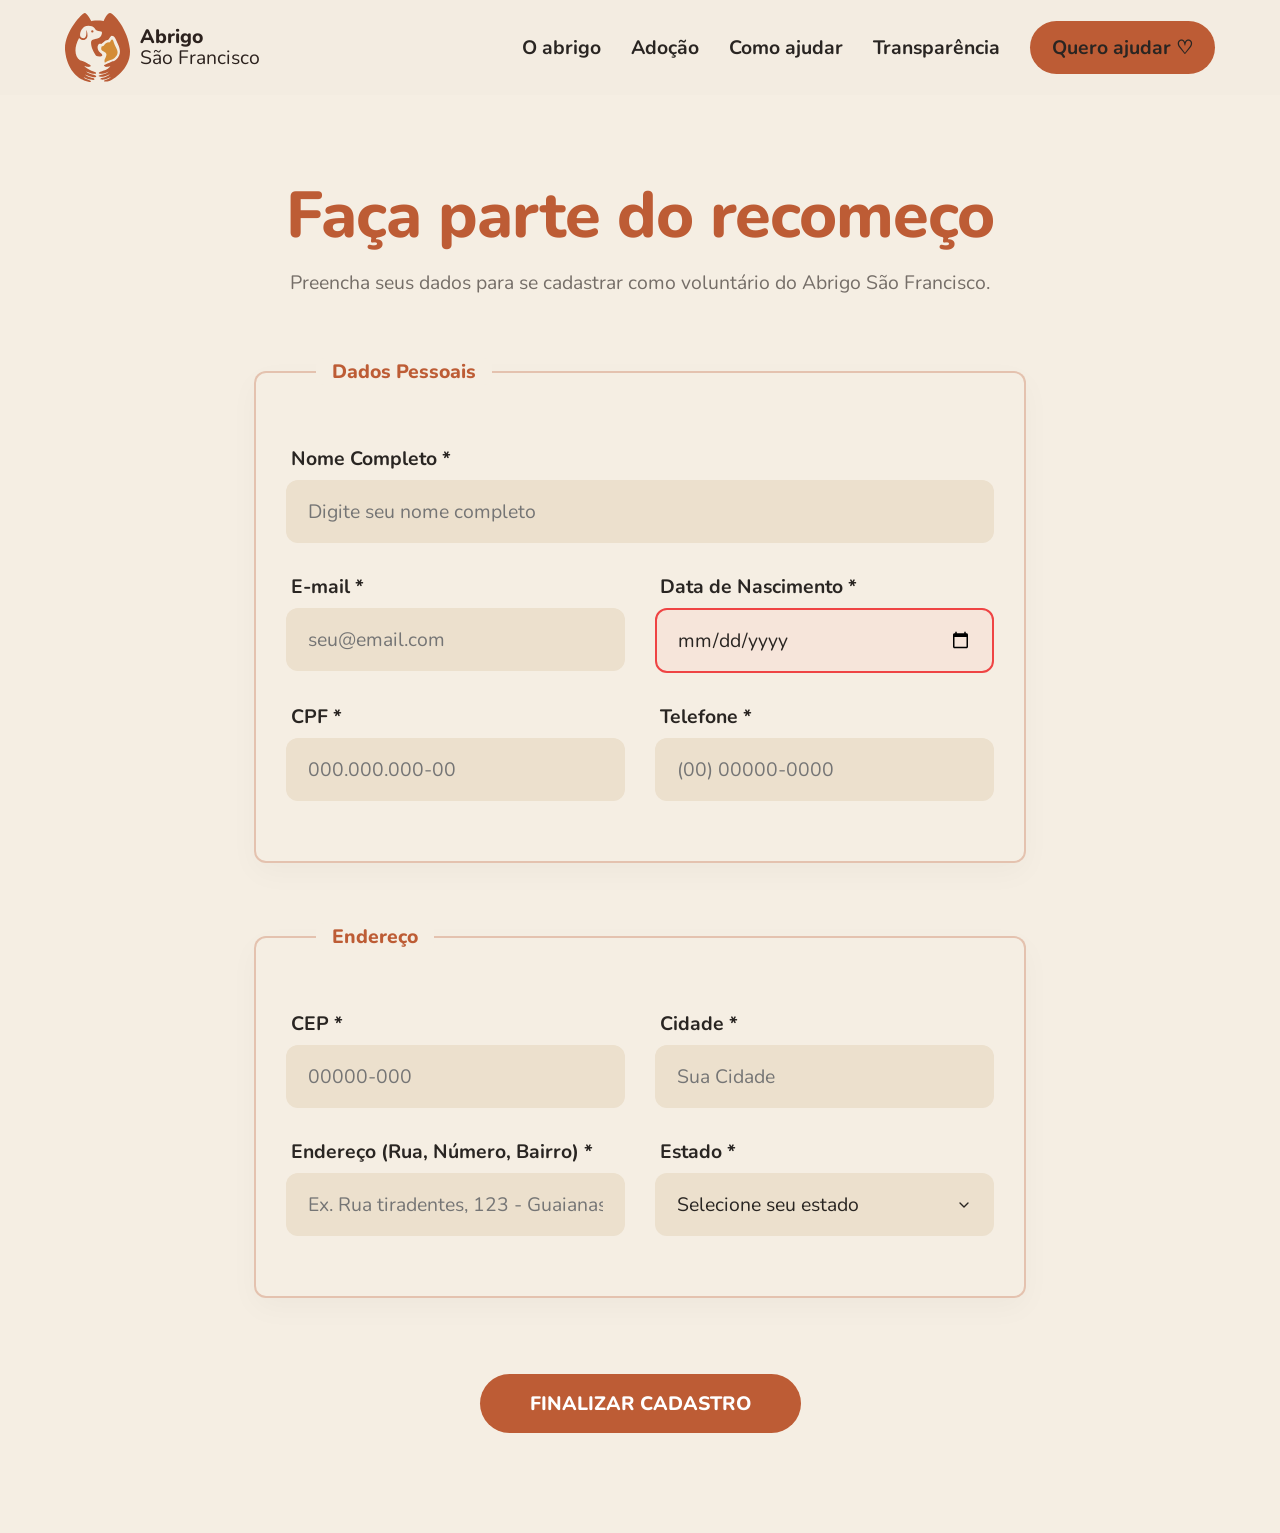
==== commit b547176f: "ajustes de padronização e adição de pasta dedicada ao css" ====
--- a/cadastro.html
+++ b/cadastro.html
@@ -1,23 +1,26 @@
 <!DOCTYPE html>
 <html lang="pt-BR">
+
 <head>
     <meta charset="UTF-8">
     <meta name="viewport" content="width=device-width, initial-scale=1.0">
     <title>Cadastro de Voluntário - Abrigo São Francisco</title>
-    <link rel="stylesheet" href="projects.css" type="text/css">
-    <script src="script.js" defer></script>
+    <link rel="stylesheet" href="css/projects.css" type="text/css">
 </head>
+
 <body class="creme">
 
     <header class="nav-bar">
         <div class="logo-container">
-            <img src="imagens/logotipo_abrogoSF.svg" class="logotipo" alt="Logo do Abrigo São Francisco">
+            <img src="imagens/logotipo_abrogoSF.svg" class="logotipo" alt="Logo do Abrigo São Francisco" width="50"
+                height="50" loading="eager">
             <p class="escritalogo">
                 <strong>Abrigo</strong>
                 <span>São Francisco</span>
             </p>
         </div>
-        <div class="menu-toggle" onclick="document.querySelector('.navegacao').classList.toggle('ativa'); this.classList.toggle('ativa');">
+        <div class="menu-toggle"
+            onclick="document.querySelector('.navegacao').classList.toggle('ativa'); this.classList.toggle('ativa');">
             <span></span>
             <span></span>
             <span></span>
@@ -35,7 +38,7 @@
 
 
     <main class="seccao-cadastro">
-        
+
         <div class="cabecalho-cadastro">
             <h1>Faça parte do recomeço</h1>
             <p>Preencha seus dados para se cadastrar como voluntário do Abrigo São Francisco.</p>
@@ -45,7 +48,7 @@
 
             <fieldset class="grupo-campos">
                 <legend>Dados Pessoais</legend>
-                
+
                 <div class="grid-form">
                     <div class="campo-form col-total">
                         <label for="nome">Nome Completo *</label>
@@ -56,7 +59,7 @@
                         <label for="email">E-mail *</label>
                         <input type="email" id="email" name="email" placeholder="seu@email.com" required>
                     </div>
-                    
+
                     <div class="campo-form">
                         <label for="nascimento">Data de Nascimento *</label>
                         <input type="date" id="nascimento" name="nascimento" required>
@@ -64,12 +67,14 @@
 
                     <div class="campo-form">
                         <label for="cpf">CPF *</label>
-                        <input type="text" id="cpf" name="cpf" pattern="\d{3}\.\d{3}\.\d{3}-\d{2}" placeholder="000.000.000-00" title="Formato: 000.000.000-00" required>
+                        <input type="text" id="cpf" name="cpf" pattern="\d{3}\.\d{3}\.\d{3}-\d{2}"
+                            placeholder="000.000.000-00" title="Formato: 000.000.000-00" required>
                     </div>
-                    
+
                     <div class="campo-form">
                         <label for="telefone">Telefone *</label>
-                        <input type="tel" id="telefone" name="telefone" pattern="\(\d{2}\)\s\d{5}-\d{4}" placeholder="(00) 00000-0000" title="Formato: (00) 00000-0000" required>
+                        <input type="tel" id="telefone" name="telefone" pattern="\(\d{2}\)\s\d{5}-\d{4}"
+                            placeholder="(00) 00000-0000" title="Formato: (00) 00000-0000" required>
                     </div>
                 </div>
             </fieldset>
@@ -77,13 +82,14 @@
 
             <fieldset class="grupo-campos">
                 <legend>Endereço</legend>
-                
+
                 <div class="grid-form">
                     <div class="campo-form">
                         <label for="cep">CEP *</label>
-                        <input type="text" id="cep" name="cep" pattern="\d{5}-\d{3}" placeholder="00000-000" title="Formato: 00000-000" required>
+                        <input type="text" id="cep" name="cep" pattern="\d{5}-\d{3}" placeholder="00000-000"
+                            title="Formato: 00000-000" required>
                     </div>
-                    
+
                     <div class="campo-form">
                         <label for="cidade">Cidade *</label>
                         <input type="text" id="cidade" name="cidade" placeholder="Sua Cidade" required>
@@ -91,9 +97,10 @@
 
                     <div class="campo-form">
                         <label for="endereco">Endereço (Rua, Número, Bairro) *</label>
-                        <input type="text" id="endereco" name="endereco" placeholder="Ex. Rua tiradentes, 123 - Guaianases" required>
+                        <input type="text" id="endereco" name="endereco"
+                            placeholder="Ex. Rua tiradentes, 123 - Guaianases" required>
                     </div>
-                    
+
                     <div class="campo-form">
                         <label for="estado">Estado *</label>
                         <select id="estado" name="estado" required>
@@ -116,4 +123,5 @@
     </main>
 
 </body>
+
 </html>
--- a/css/projects.css
+++ b/css/projects.css
@@ -0,0 +1,2675 @@
+@import url('https://fonts.googleapis.com/css2?family=Nunito:wght@400;500;600;700;800&display=swap');
+
+:root  {
+    --cor-creme: #f5eee3;
+    --cor-laranja: #bd5c35;
+    --cor-laranja-hover: #a94f2c;
+    --cor-escuro: #2c211d;
+    --cor-branco: #ffffff;
+    --cor-texto-escuro: #292522;
+    --cor-texto-cinza: #756e68;
+    --cor-label-cadastro: #ECE0CD;
+    --cor-sucesso: #10b981;
+    --cor-erro: #ef4444;
+    --cor-alerta: #f59e0b;
+
+    --fonte-familia: 'Nunito', sans-serif;
+    --fontsize-h1: clamp(36px, 24.03px + 3.193vw, 70px);
+    --fontsize-h2: clamp(28px, 18.49px + 2.535vw, 55px);
+    --fontsize-h3: clamp(24px, 18.37px + 1.502vw, 40px);
+    --fontsize-p:  clamp(16px, 14.59px + 0.376vw, 20px);
+    --fontsize-b:  clamp(16px, 14.59px + 0.376vw, 20px);
+
+    --espaco-sm: 8px;
+    --espaco-md: 16px;
+    --espaco-lg: 30px;
+    --espaco-xl: 60px;
+    --espaco-xxl: 100px;
+
+    --borda-raio-sm: 8px;
+    --borda-raio-md: 12px;
+    --borda-raio-lg: 30px;
+    --transicao-padrao: all 0.3s ease;
+}
+
+*  {
+    margin: 0;
+    padding: 0;
+    box-sizing: border-box;
+}
+html  {
+    scroll-behavior: smooth;
+}
+body  {
+    background-color: var(--cor-creme);
+    font-family: var(--fonte-familia);
+    color: var(--cor-texto-escuro);
+}
+main  {
+    padding-top: 95px;
+
+}
+.creme  {
+    background-color: var(--cor-creme);
+}
+.escuro  {
+    background-color: var(--cor-escuro);
+    color: var(--cor-branco);
+}
+.laranja  {
+    background-color: var(--cor-laranja);
+    color: var(--cor-branco);
+}
+
+.mt-20  {
+    margin-top: 20px;
+}
+.mt-30  {
+    margin-top: 30px;
+}
+.w-100  {
+    width: 100%;
+    justify-content: center;
+}
+.subtitulo-padrao  {
+    display: flex;
+    align-items: center;
+    gap: 10px;
+    font-size: var(--fontsize-p);
+    font-weight: 800;
+    text-transform: uppercase;
+    margin-bottom: 20px;
+}
+.subtitulo-padrao span  {
+    width: 25px;
+    height: 2px;
+}
+.subtitulo-escuro  {
+    color: var(--cor-laranja);
+}
+.subtitulo-escuro span  {
+    background-color: var(--cor-laranja);
+}
+.subtitulo-claro  {
+    color: rgba(255,255,255,0.8);
+}
+.subtitulo-claro span  {
+    background-color: rgba(255,255,255,0.8);
+}
+.subtitulo-laranja  {
+    color: var(--cor-laranja);
+}
+.subtitulo-laranja span  {
+    background-color: var(--cor-laranja);
+}
+h1  {
+    font-size: var(--fontsize-h1);
+    font-weight: 800;
+    line-height: 1.1;
+    letter-spacing: -2px;
+    margin-bottom: 20px;
+}
+h2  {
+    font-size: var(--fontsize-h2);
+    font-weight: 800;
+    line-height: 1.1;
+    letter-spacing: -1px;
+    margin-bottom: 20px;
+}
+h3  {
+    font-size: var(--fontsize-h3);
+    font-weight: 800;
+    margin-bottom: 15px;
+}
+h4  {
+    font-size: var(--fontsize-p);
+    font-weight: 800;
+    margin-bottom: 15px;
+}
+p  {
+    font-size: var(--fontsize-p);
+    line-height: 1.6;
+    color: var(--cor-texto-cinza);
+    margin-bottom: 30px;
+}
+.escuro h2, .escuro h4, .laranja h2, .laranja h4  {
+    color: var(--cor-branco);
+}
+.escuro p  {
+    color: rgba(245, 238, 227, 0.7);
+}
+@media (max-width: 768px)  {
+    h1  {
+        font-size: 48px;
+    }
+    h2  {
+        font-size: 32px;
+    }
+}
+.btn-primario, .btn-laranja-solido  {
+    display: inline-flex;
+    align-items: center;
+    gap: 10px;
+    padding: 14px 28px;
+    border-radius: 30px;
+    text-decoration: none;
+    font-weight: 700;
+    font-size: var(--fontsize-p);
+    background-color: var(--cor-laranja);
+    color: var(--cor-branco);
+    border: none;
+    cursor: pointer;
+    transition: all 0.3s ease;
+    margin-top: 20px;
+}
+.btn-primario:hover, .btn-laranja-solido:hover  {
+    background-color: var(--cor-laranja-hover);
+    transform: translateY(-3px);
+    box-shadow: 0 5px 15px rgba(189, 92, 53, 0.3);
+}
+.btn-creme, .btn-secundario-claro  {
+    display: inline-flex;
+    align-items: center;
+    gap: 10px;
+    padding: 16px 28px;
+    border-radius: 30px;
+    text-decoration: none;
+    font-weight: 700;
+    font-size: var(--fontsize-p);
+    background-color: var(--cor-creme);
+    color: var(--cor-texto-escuro);
+    border: none;
+    cursor: pointer;
+    transition: all 0.3s ease;
+    margin-top: 20px;
+}
+.btn-creme:hover, .btn-secundario-claro:hover  {
+    background-color: #ffffff;
+    transform: translateY(-3px);
+    box-shadow: 0 5px 15px rgba(0,0,0,0.1);
+}
+.btn-link, .btn-link-claro  {
+    display: inline-flex;
+    align-items: center;
+    gap: 8px;
+    font-weight: 700;
+    text-decoration: none;
+    font-size: var(--fontsize-p);
+    transition: opacity 0.3s ease, transform 0.3s ease;
+}
+.btn-link  {
+    color: var(--cor-texto-escuro);
+}
+.btn-link-claro  {
+    color: var(--cor-branco);
+}
+.btn-link:hover, .btn-link-claro:hover  {
+    opacity: 0.7;
+    transform: translateX(5px);
+}
+
+.bg-img-voluntariado-1  {
+    background-image: url('imagens/foto_1_secao_apoio.jpeg');
+}
+.bg-img-voluntariado-2  {
+    background-image: url('imagens/foto_1_secao_oportunidades.jpeg');
+}
+.bg-img-voluntariado-3  {
+    background-image: url('imagens/foto_2_secao_aportunidades.jpeg');
+}
+.nav-bar  {
+    width: 100%;
+    height: 95px;
+    padding: 0 65px;
+    background-color: #F3ECE1;
+    display: flex;
+    align-items: center;
+    position: fixed;
+    top: 0;
+    left: 0;
+    z-index: 1000;
+}
+.logo-container  {
+    display: flex;
+    align-items: center;
+    gap: 10px;
+}
+.logotipo  {
+    width: 65px;
+    height: auto;
+    display: block;
+}
+.escritalogo  {
+    display: flex;
+    flex-direction: column;
+    margin: 0;
+    color: #2C221E;
+    font-family: 'Nunito', sans-serif;
+    line-height: 1.1;
+}
+.escritalogo strong  {
+    font-size: var(--fontsize-b);
+    font-weight: 800;
+}
+.escritalogo span  {
+    font-size: var(--fontsize-p);
+    font-weight: 400;
+}
+.navegacao  {
+    display: flex;
+    align-items: center;
+    margin-left: auto;
+}
+.abas-nav  {
+    list-style: none;
+    display: flex;
+    align-items: center;
+    gap: 30px;
+}
+.abas-nav li  {
+    display: flex;
+    align-items: center;
+}
+.abas-nav a  {
+    color: #292522;
+    text-decoration: none;
+    font-size: var(--fontsize-p);
+    font-weight: 700;
+    white-space: nowrap;
+    transition: color 0.3s ease;
+}
+.abas-nav a:hover  {
+    color: #bd5c35;
+}
+.ajudar-button  {
+    background-color: #bd5c35;
+    color: #ffffff;
+    padding: 13px 22px;
+    border-radius: 30px;
+    font-size: var(--fontsize-p);
+    font-weight: 600;
+    transition: background-color 0.3s ease, transform 0.3s ease;
+}
+.ajudar-button:hover  {
+    background-color: #a94f2c;
+    transform: translateY(-2px);
+}
+.secao-inicio  {
+    height: auto;
+    min-height: 0;
+    padding: 60px 5% 0;
+    background-color: #f5eee3;
+    display: flex;
+    align-items: flex-end;
+    justify-content: space-between;
+    overflow: hidden;
+}
+.cont-inicio  {
+    width: 48%;
+    padding-left: 20px;
+    align-self: center;
+    transform: translateY(-40px);
+}
+.subtitulo-inicio  {
+    margin-bottom: 20px;
+    color: #B85B35;
+    font-size: var(--fontsize-p);
+    font-weight: 700;
+}
+.subtitulo-inicio span  {
+    display: inline-block;
+    width: 15px;
+    height: 2px;
+    margin-right: 7px;
+    background-color: #B85B35;
+    vertical-align: middle;
+}
+.cont-inicio h1  {
+    margin-bottom: 25px;
+    color: #292522;
+    font-size: var(--fontsize-h1);
+    font-weight: 800;
+    line-height: 1.05;
+    letter-spacing: -1px;
+}
+.desc-inicio  {
+    max-width: 450px;
+    margin-bottom: 30px;
+    color: #756e68;
+    font-size: var(--fontsize-p);
+    line-height: 1.5;
+}
+.botoes-inicio  {
+    display: flex;
+    align-items: center;
+    gap: 20px;
+}
+.quem-espera  {
+    display: flex;
+    align-items: center;
+    gap: 12px;
+    padding: 13px 20px;
+    background-color: #bd5c35;
+    color: #ffffff;
+    border-radius: 30px;
+    text-decoration: none;
+    font-size: var(--fontsize-p);
+    font-weight: 600;
+    transition: 0.3s ease;
+}
+.quem-espera span  {
+    font-size: var(--fontsize-p);
+}
+.quem-espera:hover  {
+    background-color: #a94f2c;
+    transform: translateY(-2px);
+}
+.apoie-abrigo  {
+    display: flex;
+    align-items: center;
+    gap: 9px;
+    color: #292522;
+    text-decoration: none;
+    font-size: var(--fontsize-p);
+    font-weight: 600;
+    transition: color 0.3s ease;
+}
+.apoie-abrigo span  {
+    font-size: var(--fontsize-p);
+}
+.apoie-abrigo:hover  {
+    color: #bd5c35;
+}
+.explorar-cuidado  {
+    display: inline-flex;
+    align-items: center;
+    gap: 10px;
+    margin-top: 35px;
+    color: #756e68;
+    text-decoration: none;
+    font-size: var(--fontsize-p);
+    font-weight: 600;
+}
+.explorar-cuidado span  {
+    color: #bd5c35;
+    font-size: var(--fontsize-p);
+}
+.img-scooby  {
+    position: relative;
+    width: 55%;
+    height: auto;
+    display: flex;
+    align-items: flex-end;
+    justify-content: center;
+    align-self: flex-end;
+}
+.img-scooby > img  {
+    width: 100%;
+    max-width: 700px;
+    height: auto;
+    display: block;
+}
+.secao-abrigo  {
+    min-height: 850px;
+    padding: 0 0 80px;
+    background-color: #2c211d;
+    color: #f5eee3;
+    overflow: hidden;
+}
+.fotos-abrigo  {
+    width: 100%;
+    height: 480px;
+    display: flex;
+    justify-content: center;
+    align-items: flex-start;
+    gap: 30px;
+    overflow: hidden;
+}
+.foto-abrigo  {
+    width: 205px;
+    height: 295px;
+    object-fit: cover;
+    border-radius: 25px 60px 25px 60px;
+    display: block;
+    flex-shrink: 0;
+}
+.foto-1  {
+    margin-top: 160px;
+    transform: rotate(-31deg);
+    opacity: 0.25;
+}
+.foto-2  {
+    margin-top: 70px;
+    transform: rotate(-19deg);
+    opacity: 0.50;
+    margin-right: 20px;
+}
+.foto-3  {
+    margin-top: 40px;
+    transform: rotate(0deg);
+    opacity: 1;
+}
+.foto-4  {
+    margin-top: 70px;
+    transform: rotate(19deg);
+    opacity: 0.50;
+    margin-left: 20px;
+}
+.foto-5  {
+    margin-top: 160px;
+    transform: rotate(31deg);
+    opacity: 0.25;
+}
+.conteudo-abrigo  {
+    width: 100%;
+    max-width: 850px;
+    margin: 0 auto;
+    padding: 0 25px;
+    text-align: center;
+}
+.subtitulo-abrigo  {
+    display: flex;
+    align-items: center;
+    justify-content: center;
+    gap: 8px;
+    margin-bottom: 18px;
+    color: #f0a04b;
+    font-size: var(--fontsize-p);
+    font-weight: 700;
+}
+.subtitulo-abrigo span  {
+    width: 18px;
+    height: 2px;
+    background-color: #bd5c35;
+    display: block;
+}
+.conteudo-abrigo h2  {
+    margin-bottom: 20px;
+    color: #f5eee3;
+    font-size: var(--fontsize-h2);
+    font-weight: 700;
+    line-height: 1.08;
+    letter-spacing: -1px;
+}
+.desc-abrigo  {
+    max-width: 650px;
+    margin: 0 auto;
+    color: #c7bbb3;
+    font-size: var(--fontsize-p);
+    line-height: 1.6;
+}
+.frase-abrigo  {
+    width: 100%;
+    margin-top: 28px;
+    display: flex;
+    align-items: center;
+    gap: 15px;
+}
+.frase-abrigo span  {
+    height: 1px;
+    flex: 1;
+    background-color: #584b45;
+}
+.frase-abrigo p  {
+    margin: 0;
+    color: #bd5c35;
+    font-size: var(--fontsize-p);
+    font-weight: 700;
+    white-space: nowrap;
+}
+.secao-fazemos  {
+    width: 100%;
+    padding: 80px 5%;
+    background-color: #f5eee3;
+    display: flex;
+    flex-direction: column;
+}
+.header-fazemos  {
+    display: flex;
+    justify-content: space-between;
+    align-items: flex-end;
+    padding-bottom: 30px;
+    margin-bottom: 40px;
+    border-bottom: 1px solid #dcd3c6;
+}
+.titulos-fazemos  {
+    width: 50%;
+}
+.subtitulo-fazemos  {
+    display: flex;
+    align-items: center;
+    gap: 10px;
+    margin-bottom: 20px;
+    color: #bd5c35;
+    font-size: var(--fontsize-p);
+    font-weight: 700;
+}
+.subtitulo-fazemos span  {
+    width: 25px;
+    height: 2px;
+    background-color: #bd5c35;
+}
+.titulos-fazemos h2  {
+    color: #292522;
+    font-size: var(--fontsize-h2);
+    font-weight: 800;
+    line-height: 1.1;
+    letter-spacing: -1px;
+}
+.desc-fazemos  {
+    width: 40%;
+    max-width: 420px;
+    color: #756e68;
+    font-size: var(--fontsize-p);
+    line-height: 1.6;
+}
+.grid-cards-fazemos  {
+    display: grid;
+    grid-template-columns: repeat(3, 1fr);
+    gap: 30px;
+    margin-bottom: 40px;
+}
+.card-fazemos  {
+    position: relative;
+    height: 480px;
+    border-radius: 20px;
+    overflow: hidden;
+    background-size: cover;
+    background-position: center;
+    display: flex;
+    flex-direction: column;
+    justify-content: space-between;
+    padding: 35px 30px;
+}
+.card-fazemos::before  {
+    content: "";
+    position: absolute;
+    top: 0;
+    left: 0;
+    width: 100%;
+    height: 100%;
+    background: linear-gradient(180deg, rgba(189, 92, 53, 0.45) 0%, rgba(189, 92, 53, 0.95) 100%);
+    z-index: 1;
+}
+.conteudo-card  {
+    position: relative;
+    z-index: 2;
+    height: 100%;
+    display: flex;
+    flex-direction: column;
+    justify-content: space-between;
+    color: #ffffff;
+}
+.topo-card  {
+    display: flex;
+    justify-content: space-between;
+    align-items: center;
+}
+.icone-card  {
+    width: 45px;
+    height: 45px;
+    border-radius: 50%;
+    background-color: rgba(255, 255, 255, 0.2);
+    backdrop-filter: blur(5px);
+    display: flex;
+    align-items: center;
+    justify-content: center;
+}
+.numero-card  {
+    font-size: var(--fontsize-p);
+    font-weight: 700;
+}
+.base-card h3  {
+    margin-bottom: 15px;
+    font-size: var(--fontsize-h3);
+    font-weight: 800;
+}
+.base-card p  {
+    margin-bottom: 30px;
+    color: #f5eee3;
+    font-size: var(--fontsize-p);
+    line-height: 1.5;
+}
+.link-card  {
+    display: flex;
+    align-items: center;
+    gap: 8px;
+    color: #ffffff;
+    text-decoration: none;
+    font-size: var(--fontsize-p);
+    font-weight: 700;
+    transition: transform 0.3s ease;
+}
+.link-card:hover  {
+    transform: translateX(5px);
+}
+.rodape-fazemos  {
+    display: flex;
+    justify-content: space-between;
+    align-items: center;
+}
+.rodape-fazemos p  {
+    color: #292522;
+    font-size: var(--fontsize-p);
+    font-weight: 800;
+}
+.link-rodape-fazemos  {
+    display: flex;
+    align-items: center;
+    gap: 8px;
+    color: #292522;
+    text-decoration: none;
+    font-size: var(--fontsize-p);
+    font-weight: 700;
+    transition: color 0.3s ease;
+}
+.link-rodape-fazemos:hover  {
+    color: #bd5c35;
+}
+.secao-impacto  {
+    width: 100%;
+    padding: 80px 5%;
+    background-color: #bd5c35;
+    display: flex;
+    justify-content: space-between;
+    align-items: center;
+    gap: 50px;
+}
+.cont-impacto-esq  {
+    width: 45%;
+    color: #ffffff;
+}
+.subtitulo-impacto  {
+    display: flex;
+    align-items: center;
+    gap: 10px;
+    margin-bottom: 25px;
+    color: rgba(255, 255, 255, 0.9);
+    font-size: var(--fontsize-p);
+    font-weight: 700;
+    text-transform: uppercase;
+}
+.subtitulo-impacto span  {
+    width: 25px;
+    height: 1px;
+    background-color: rgba(255, 255, 255, 0.9);
+}
+.cont-impacto-esq h2  {
+    margin-bottom: 25px;
+    font-size: var(--fontsize-h2);
+    font-weight: 800;
+    line-height: 1.1;
+    letter-spacing: -1px;
+}
+.cont-impacto-esq p  {
+    max-width: 450px;
+    margin-bottom: 40px;
+    color: rgba(255, 255, 255, 0.85);
+    font-size: var(--fontsize-p);
+    line-height: 1.6;
+}
+.linha-divisoria-impacto  {
+    width: 100%;
+    max-width: 450px;
+    height: 1px;
+    margin-bottom: 35px;
+    background-color: rgba(255, 255, 255, 0.2);
+}
+.stats-impacto  {
+    display: flex;
+    gap: 50px;
+}
+.stat-item h3  {
+    margin-bottom: 5px;
+    font-size: var(--fontsize-h3);
+    font-weight: 800;
+}
+.stat-item p  {
+    margin: 0;
+    color: rgba(255, 255, 255, 0.8);
+    font-size: var(--fontsize-p);
+    font-weight: 500;
+}
+.cont-impacto-dir  {
+    width: 70%;
+}
+.imagem-impacto-bg  {
+    position: relative;
+    width: 100%;
+    height: 550px;
+    border-radius: 82px 24px;
+    background-size: cover;
+    background-position: center;
+    background-repeat: no-repeat;
+}
+.card-historia  {
+    position: absolute;
+    bottom: 30px;
+    left: 40px;
+    width: 340px;
+    padding: 30px;
+    background-color: #2c211d;
+    border-radius: 20px;
+    color: #f5eee3;
+}
+.tag-historia  {
+    display: flex;
+    align-items: center;
+    gap: 8px;
+    margin-bottom: 15px;
+    color: #f0a04b;
+    font-size: var(--fontsize-p);
+    font-weight: 800;
+    letter-spacing: 0.5px;
+}
+.card-historia p  {
+    margin-bottom: 25px;
+    font-size: var(--fontsize-p);
+    font-weight: 600;
+    line-height: 1.5;
+}
+.link-historia  {
+    color: #ffffff;
+    text-decoration: none;
+    font-size: var(--fontsize-p);
+    font-weight: 700;
+    transition: color 0.3s ease;
+}
+.link-historia:hover  {
+    color: #f0a04b;
+}
+@media (max-width: 1024px)  {
+    .card-historia  {
+        left: 20px;
+        width: calc(100% - 40px);
+    }
+}
+.secao-razao  {
+    width: 100%;
+    padding: 80px 5%;
+    background-color: #f5eee3;
+    display: flex;
+    justify-content: space-between;
+    align-items: flex-start;
+    gap: 50px;
+}
+.cont-razao-esq  {
+    width: 45%;
+}
+.subtitulo-razao  {
+    display: flex;
+    align-items: center;
+    gap: 10px;
+    margin-bottom: 25px;
+    color: #bd5c35;
+    font-size: var(--fontsize-p);
+    font-weight: 700;
+    text-transform: uppercase;
+}
+.subtitulo-razao span  {
+    width: 25px;
+    height: 2px;
+    background-color: #bd5c35;
+}
+.cont-razao-esq h2  {
+    color: #292522;
+    font-size: var(--fontsize-h2);
+    font-weight: 800;
+    line-height: 1.1;
+    letter-spacing: -1px;
+}
+.cont-razao-dir  {
+    width: 70%;
+    display: flex;
+    flex-direction: column;
+}
+.item-razao  {
+    display: flex;
+    justify-content: space-between;
+    align-items: center;
+    padding: 35px 0;
+    border-top: 1px solid rgba(0, 0, 0, 0.08);
+    color: inherit;
+    text-decoration: none;
+    transition: opacity 0.3s ease;
+}
+.item-razao:hover  {
+    opacity: 0.8;
+}
+.textos-item-razao h3  {
+    margin-bottom: 8px;
+    color: #292522;
+    font-size: var(--fontsize-h3);
+    font-weight: 800;
+}
+.textos-item-razao p  {
+    color: #756e68;
+    font-size: var(--fontsize-p);
+    font-weight: 500;
+}
+.icone-seta-razao  {
+    width: 45px;
+    height: 45px;
+    border-radius: 50%;
+    border: 1px solid rgba(0, 0, 0, 0.1);
+    display: flex;
+    align-items: center;
+    justify-content: center;
+    color: #292522;
+    transition: all 0.3s ease;
+}
+.item-razao:hover .icone-seta-razao  {
+    background-color: #bd5c35;
+    border-color: #bd5c35;
+    color: #ffffff;
+}
+@media (max-width: 900px)  {
+    .secao-razao  {
+        flex-direction: column;
+        gap: 40px;
+    }
+    .cont-razao-esq, .cont-razao-dir  {
+        width: 100%;
+    }
+}
+.secao-faca-parte  {
+    width: 100%;
+    padding: 100px 5%;
+    background-color: #2c211d;
+    display: flex;
+    justify-content: space-between;
+    align-items: center;
+    gap: 60px;
+}
+.cont-parte-esq  {
+    width: 40%;
+}
+.subtitulo-parte  {
+    display: flex;
+    align-items: center;
+    gap: 10px;
+    margin-bottom: 25px;
+    color: #f0a04b;
+    font-size: var(--fontsize-p);
+    font-weight: 700;
+    text-transform: uppercase;
+}
+.subtitulo-parte span  {
+    width: 25px;
+    height: 2px;
+    background-color: #bd5c35;
+}
+.cont-parte-esq h2  {
+    margin-bottom: 25px;
+    color: #f5eee3;
+    font-size: var(--fontsize-h2);
+    font-weight: 800;
+    line-height: 1.1;
+    letter-spacing: -1px;
+}
+.cont-parte-esq p  {
+    margin-bottom: 40px;
+    color: rgba(245, 238, 227, 0.7);
+    font-size: var(--fontsize-p);
+    line-height: 1.6;
+}
+.btn-comecar  {
+    display: inline-flex;
+    align-items: center;
+    gap: 10px;
+    padding: 14px 28px;
+    background-color: #bd5c35;
+    color: #ffffff;
+    border-radius: 30px;
+    text-decoration: none;
+    font-size: var(--fontsize-p);
+    font-weight: 700;
+    transition: background-color 0.3s ease, transform 0.3s ease;
+}
+.btn-comecar:hover  {
+    background-color: #a94f2c;
+    transform: translateY(-2px);
+}
+.cont-parte-dir  {
+    width: 75%;
+    display: flex;
+    flex-direction: column;
+}
+.item-parte  {
+    display: flex;
+    align-items: center;
+    padding: 30px 0;
+    border-top: 1px solid rgba(245, 238, 227, 0.1);
+    color: inherit;
+    text-decoration: none;
+    transition: background-color 0.3s ease;
+}
+.item-parte.ult  {
+    border-bottom: 1px solid rgba(245, 238, 227, 0.1);
+}
+.item-parte:hover  {
+    background-color: rgba(255, 255, 255, 0.02);
+}
+.num-parte  {
+    width: 50px;
+    color: #f0a04b;
+    font-size: var(--fontsize-p);
+    font-weight: 700;
+}
+.textos-item-parte  {
+    flex: 1;
+}
+.textos-item-parte h3  {
+    margin-bottom: 6px;
+    color: #f5eee3;
+    font-size: var(--fontsize-h3);
+    font-weight: 700;
+}
+.textos-item-parte p  {
+    color: rgba(245, 238, 227, 0.6);
+    font-size: var(--fontsize-p);
+    font-weight: 500;
+}
+.icone-seta-parte  {
+    width: 40px;
+    height: 40px;
+    border-radius: 50%;
+    border: 1px solid rgba(245, 238, 227, 0.2);
+    display: flex;
+    align-items: center;
+    justify-content: center;
+    color: #f5eee3;
+    transition: all 0.3s ease;
+}
+.item-parte:hover .icone-seta-parte  {
+    background-color: #bd5c35;
+    border-color: #bd5c35;
+    color: #ffffff;
+}
+@media (max-width: 950px)  {
+    .secao-faca-parte  {
+        flex-direction: column;
+        align-items: flex-start;
+        gap: 50px;
+        padding: 60px 5%;
+    }
+    .cont-parte-esq, .cont-parte-dir  {
+        width: 100%;
+    }
+}
+.secao-eventos  {
+    width: 100%;
+    padding: 60px 5% 20px;
+    background-color: #f5eee3;
+}
+.banner-eventos  {
+    width: 100%;
+    padding: 50px;
+    background-color: #d28639;
+    border-radius: 50px;
+    display: flex;
+    flex-direction: column;
+    justify-content: space-between;
+    min-height: 280px;
+}
+.subtitulo-banner  {
+    display: flex;
+    align-items: center;
+    gap: 10px;
+    margin-bottom: 25px;
+    color: #292522;
+    font-size: var(--fontsize-p);
+    font-weight: 800;
+    text-transform: uppercase;
+    letter-spacing: 0.5px;
+}
+.subtitulo-banner span  {
+    width: 20px;
+    height: 1px;
+    background-color: #292522;
+}
+.conteudo-banner h2  {
+    max-width: 650px;
+    color: #292522;
+    font-size: var(--fontsize-h2);
+    font-weight: 800;
+    line-height: 1.1;
+    letter-spacing: -1px;
+}
+.link-banner  {
+    display: flex;
+    justify-content: space-between;
+    align-items: flex-end;
+    margin-top: 40px;
+    color: #292522;
+    text-decoration: none;
+    font-size: var(--fontsize-p);
+    font-weight: 700;
+    transition: opacity 0.3s ease;
+}
+.link-banner:hover  {
+    opacity: 0.7;
+}
+.secao-galeria  {
+    width: 100%;
+    padding: 60px 5% 100px;
+    background-color: #f5eee3;
+}
+.header-galeria  {
+    margin-bottom: 40px;
+}
+.subtitulo-galeria  {
+    display: flex;
+    align-items: center;
+    gap: 10px;
+    margin-bottom: 20px;
+    color: #bd5c35;
+    font-size: var(--fontsize-p);
+    font-weight: 700;
+    text-transform: uppercase;
+}
+.subtitulo-galeria span  {
+    width: 25px;
+    height: 2px;
+    background-color: #bd5c35;
+}
+.header-galeria h2  {
+    color: #292522;
+    font-size: var(--fontsize-h2);
+    font-weight: 800;
+    line-height: 1.1;
+    letter-spacing: -1px;
+}
+.grid-galeria  {
+    display: grid;
+    grid-template-columns: repeat(4, 1fr);
+    gap: 10px;
+    margin-bottom: 45px;
+}
+.img-galeria  {
+    width: 100%;
+    height: 480px;
+    object-fit: cover;
+}
+.rodape-galeria  {
+    display: flex;
+    justify-content: space-between;
+    align-items: center;
+}
+.rodape-galeria p  {
+    color: #292522;
+    font-size: var(--fontsize-p);
+    font-weight: 700;
+}
+.link-rodape-galeria  {
+    display: flex;
+    align-items: center;
+    gap: 8px;
+    color: #292522;
+    text-decoration: none;
+    font-size: var(--fontsize-p);
+    font-weight: 700;
+    transition: color 0.3s ease;
+}
+.link-rodape-galeria:hover  {
+    color: #bd5c35;
+}
+@media (max-width: 950px)  {
+    .grid-galeria  {
+        grid-template-columns: repeat(2, 1fr);
+        gap: 15px;
+    }
+    .img-galeria  {
+        height: 350px;
+    }
+    .rodape-galeria  {
+        flex-direction: column;
+        align-items: flex-start;
+        gap: 20px;
+    }
+}
+@media (max-width: 600px)  {
+    .grid-galeria  {
+        grid-template-columns: 1fr;
+    }
+}
+.secao-informacao  {
+    width: 100%;
+    padding: 80px 5%;
+    background-color: #f5eee3;
+}
+.header-informacao  {
+    margin-bottom: 40px;
+}
+.subtitulo-informacao  {
+    display: flex;
+    align-items: center;
+    gap: 10px;
+    margin-bottom: 20px;
+    color: #bd5c35;
+    font-size: var(--fontsize-p);
+    font-weight: 700;
+    text-transform: uppercase;
+}
+.subtitulo-informacao span  {
+    width: 25px;
+    height: 2px;
+    background-color: #bd5c35;
+}
+.header-informacao h2  {
+    color: #292522;
+    font-size: var(--fontsize-h2);
+    font-weight: 800;
+    line-height: 1.1;
+    letter-spacing: -1px;
+}
+.grid-informacao  {
+    display: grid;
+    grid-template-columns: repeat(3, 1fr);
+    gap: 30px;
+}
+.card-info  {
+    padding: 40px 30px;
+    border: 1px solid rgba(0, 0, 0, 0.08);
+    border-radius: 20px;
+    background-color: transparent;
+    transition: transform 0.3s ease, box-shadow 0.3s ease;
+}
+.card-info:hover  {
+    transform: translateY(-5px);
+    box-shadow: 0 10px 30px rgba(0, 0, 0, 0.05);
+    background-color: #ffffff;
+}
+.icone-info  {
+    width: 45px;
+    height: 45px;
+    margin-bottom: 25px;
+    border-radius: 50%;
+    background-color: rgba(189, 92, 53, 0.15);
+    display: flex;
+    align-items: center;
+    justify-content: center;
+    color: #bd5c35;
+}
+.card-info h3  {
+    margin-bottom: 12px;
+    color: #292522;
+    font-size: var(--fontsize-h3);
+    font-weight: 800;
+}
+.card-info p  {
+    color: #756e68;
+    font-size: var(--fontsize-p);
+    line-height: 1.6;
+}
+.secao-cta  {
+    width: 100%;
+    padding: 100px 5%;
+    background-color: #bd5c35;
+    display: flex;
+    justify-content: space-between;
+    align-items: center;
+    gap: 60px;
+}
+.cta-esq  {
+    width: 55%;
+}
+.subtitulo-cta  {
+    margin-bottom: 20px;
+    color: rgba(255, 255, 255, 0.9);
+    font-size: var(--fontsize-p);
+    font-weight: 800;
+    text-transform: uppercase;
+    letter-spacing: 0.5px;
+}
+.cta-esq h2  {
+    color: #f5eee3;
+    font-size: var(--fontsize-h2);
+    font-weight: 800;
+    line-height: 1.1;
+    letter-spacing: -1px;
+}
+.cta-dir  {
+    width: 40%;
+    max-width: 400px;
+    display: flex;
+    flex-direction: column;
+    align-items: flex-start;
+}
+.cta-dir p  {
+    margin-bottom: 30px;
+    color: rgba(245, 238, 227, 0.85);
+    font-size: var(--fontsize-p);
+    line-height: 1.6;
+}
+.btn-apoiar  {
+    display: inline-flex;
+    align-items: center;
+    gap: 10px;
+    padding: 16px 32px;
+    background-color: #2c211d;
+    color: #ffffff;
+    border-radius: 40px;
+    text-decoration: none;
+    font-size: var(--fontsize-p);
+    font-weight: 700;
+    transition: background-color 0.3s ease, transform 0.3s ease;
+}
+.btn-apoiar:hover  {
+    background-color: #1a1311;
+    transform: translateY(-2px);
+}
+@media (max-width: 950px)  {
+    .grid-informacao  {
+        grid-template-columns: 1fr;
+        gap: 20px;
+    }
+    .secao-cta  {
+        flex-direction: column;
+        align-items: flex-start;
+        gap: 40px;
+        padding: 60px 5%;
+    }
+    .cta-esq, .cta-dir  {
+        width: 100%;
+        max-width: 100%;
+    }
+    .cta-esq h2  {
+        font-size: var(--fontsize-h2);
+    }
+}
+.hero-topo  {
+    position: relative;
+    display: flex;
+    align-items: center;
+    background-color: var(--cor-creme);
+    padding: 140px 5% 80px 5%;
+    min-height: 85vh;
+    overflow: hidden;
+}
+.hero-texto-coluna  {
+    width: 55%;
+    max-width: 650px;
+    position: relative;
+    z-index: 2;
+}
+.hero-etiqueta  {
+    display: flex;
+    align-items: center;
+    gap: 15px;
+    font-size: var(--fontsize-p);
+    font-weight: 800;
+    color: #b8541e;
+    letter-spacing: 1px;
+    margin-bottom: 20px;
+    text-transform: uppercase;
+}
+.hero-etiqueta .traco  {
+    width: 30px;
+    height: 2px;
+    background-color: #b8541e;
+}
+.hero-texto-coluna h1  {
+    font-size: var(--fontsize-h1);
+    font-weight: 800;
+    line-height: 1.1;
+    letter-spacing: -2px;
+    color: #292522;
+    margin-bottom: 25px;
+}
+.hero-texto-coluna p  {
+    font-size: var(--fontsize-p);
+    line-height: 1.6;
+    color: #756e68;
+    margin-bottom: 40px;
+    max-width: 600px;
+}
+.hero-botoes  {
+    display: flex;
+    align-items: center;
+    gap: 30px;
+}
+.btn-laranja-hero  {
+    background-color: #b8541e;
+    color: #ffffff;
+    padding: 16px 32px;
+    border-radius: 30px;
+    text-decoration: none;
+    font-weight: 700;
+    font-size: var(--fontsize-p);
+    transition: background-color 0.3s;
+}
+.btn-laranja-hero:hover  {
+    background-color: #9c4516;
+}
+.btn-texto-hero  {
+    color: #292522;
+    text-decoration: none;
+    font-weight: 700;
+    font-size: var(--fontsize-p);
+    display: flex;
+    align-items: center;
+    gap: 8px;
+}
+.hero-imagem-coluna  {
+    position: absolute;
+    right: 0;
+    bottom: 0;
+    width: 50%;
+    height: 100%;
+    display: flex;
+    justify-content: center;
+    align-items: flex-end;
+    z-index: 1;
+    pointer-events: none;
+}
+.hero-imagem-coluna img  {
+    width: 100%;
+    height: 90%;
+    object-fit: cover;
+    object-position: center bottom;
+    transform: scale(1.15) translateY(15%);
+    transform-origin: bottom center;
+}
+@media (max-width: 1024px)  {
+    .hero-topo  {
+        flex-direction: column;
+        padding-top: 140px;
+    }
+    .hero-texto-coluna  {
+        width: 100%;
+        text-align: center;
+        display: flex;
+        flex-direction: column;
+        align-items: center;
+        padding-bottom: 500px;
+    }
+    .hero-imagem-coluna  {
+        width: 100%;
+        right: auto;
+        left: 0;
+        height: 500px;
+    }
+    .hero-imagem-coluna img  {
+        transform: scale(1.2) translateY(5%);
+        object-fit: contain;
+    }
+}
+.seccao-opcoes-bg  {
+    position: relative;
+    background-color: var(--cor-laranja);
+    padding: 120px 5%;
+    overflow: hidden;
+}
+.overlay-imagem-fundo  {
+    position: absolute;
+    top: 0;
+    left: 20%;
+    width: 80%;
+    height: 100%;
+    background-size: cover;
+    background-position: center top;
+    opacity: 0.55;
+    mix-blend-mode: multiply;
+    z-index: 1;
+}
+.conteudo-opcoes  {
+    position: relative;
+    z-index: 2;
+    max-width: 1200px;
+    margin: 0 auto;
+    color: var(--cor-branco);
+}
+.cabecalho-opcoes  {
+    display: flex;
+    justify-content: center;
+    margin-bottom: 80px;
+}
+.texto-central-container  {
+    max-width: 900px;
+    display: flex;
+    flex-direction: column;
+}
+.subtitulo-branco-centro  {
+    display: flex;
+    align-items: center;
+    gap: 15px;
+    font-size: var(--fontsize-p);
+    font-weight: 800;
+    color: var(--cor-branco);
+    letter-spacing: 1px;
+    margin-bottom: 20px;
+}
+.traco-branco  {
+    width: 30px;
+    height: 2px;
+    background-color: var(--cor-branco);
+}
+.texto-central-container h2  {
+    font-size: var(--fontsize-h2);
+    font-weight: 800;
+    line-height: 1.2;
+    letter-spacing: -1px;
+    margin-bottom: 15px;
+    text-align: left;
+}
+.tagline-direita  {
+    align-self: flex-end;
+    font-size: var(--fontsize-p);
+    font-weight: 800;
+    letter-spacing: 2px;
+    color: rgba(255, 255, 255, 0.8);
+}
+.grid-cards-opcoes  {
+    display: grid;
+    grid-template-columns: 1fr 1fr;
+    gap: 40px;
+}
+.card-opcao-outline  {
+    border: 1px solid rgba(255, 255, 255, 0.4);
+    border-radius: 40px;
+    padding: 60px 50px;
+    display: flex;
+    flex-direction: column;
+    align-items: flex-start;
+    transition: all 0.3s ease;
+    background-color: transparent;
+}
+.card-opcao-outline:hover  {
+    background-color: rgba(255, 255, 255, 0.05);
+    transform: translateY(-5px);
+    border-color: rgba(255, 255, 255, 0.8);
+}
+.card-numero  {
+    display: flex;
+    align-items: center;
+    gap: 15px;
+    font-weight: 800;
+    font-size: var(--fontsize-p);
+    margin-bottom: 25px;
+}
+.traco-curto  {
+    width: 20px;
+    height: 2px;
+    background-color: var(--cor-branco);
+}
+.card-opcao-outline h3  {
+    font-size: var(--fontsize-h3);
+    font-weight: 800;
+    margin-bottom: 20px;
+    letter-spacing: -1px;
+}
+.card-opcao-outline p  {
+    font-size: var(--fontsize-p);
+    line-height: 1.6;
+    color: rgba(255, 255, 255, 0.9);
+    margin-bottom: 50px;
+    max-width: 90%;
+}
+.btn-branco-card  {
+    background-color: var(--cor-branco);
+    color: #c45a24;
+    padding: 14px 28px;
+    border-radius: 30px;
+    text-decoration: none;
+    font-weight: 700;
+    font-size: var(--fontsize-p);
+    display: inline-flex;
+    align-items: center;
+    gap: 8px;
+    transition: transform 0.2s ease, opacity 0.2s ease;
+    margin-top: auto;
+}
+.btn-branco-card:hover  {
+    transform: scale(1.05);
+    opacity: 0.9;
+}
+@media (max-width: 1024px)  {
+    .grid-cards-opcoes  {
+        grid-template-columns: 1fr;
+    }
+    .texto-central-container h2  {
+        font-size: var(--fontsize-h2);
+    }
+    .card-opcao-outline  {
+        padding: 40px 30px;
+    }
+}
+.seccao-oportunidades  {
+    padding: 100px 5%;
+}
+.cabecalho-padrao  {
+    max-width: 800px;
+    margin-bottom: 60px;
+}
+.grid-cards-3  {
+    display: grid;
+    grid-template-columns: repeat(3, 1fr);
+    gap: 30px;
+    margin-bottom: 30px;
+}
+.alinhamento-direita  {
+    text-align: right;
+    margin-bottom: 60px;
+}
+.card-imagem  {
+    position: relative;
+    height: 380px;
+    border-radius: 20px;
+    overflow: hidden;
+    background-size: cover;
+    background-position: center;
+    padding: 24px;
+    color: var(--cor-branco);
+    transition: transform 0.3s ease, box-shadow 0.3s ease;
+    cursor: pointer;
+}
+.card-imagem:hover  {
+    transform: translateY(-8px);
+    box-shadow: 0 15px 30px rgba(0,0,0,0.15);
+}
+.card-imagem:hover .link-seta  {
+    transform: translateX(5px);
+}
+.overlay-gradiente-laranja  {
+    position: absolute;
+    top: 0;
+    left: 0;
+    width: 100%;
+    height: 100%;
+    background: linear-gradient(180deg, rgba(217, 102, 39, 0.6) 0%, rgba(184, 69, 21, 0.95) 100%);
+    z-index: 1;
+    transition: opacity 0.3s ease;
+}
+.card-imagem:hover .overlay-gradiente-laranja  {
+    opacity: 0.9;
+}
+.conteudo-card-img  {
+    position: relative;
+    z-index: 2;
+    height: 100%;
+    display: flex;
+    flex-direction: column;
+    justify-content: space-between;
+}
+.topo-card  {
+    display: flex;
+    justify-content: space-between;
+    align-items: center;
+}
+.icone-bola  {
+    width: 40px;
+    height: 40px;
+    border-radius: 50%;
+    background: rgba(255, 255, 255, 0.2);
+    backdrop-filter: blur(4px);
+    display: flex;
+    align-items: center;
+    justify-content: center;
+}
+.base-card h3  {
+    font-size: var(--fontsize-h3);
+    margin-bottom: 10px;
+    color: var(--cor-branco);
+}
+.base-card p  {
+    font-size: var(--fontsize-p);
+    margin-bottom: 15px;
+    color: rgba(255,255,255,0.9);
+}
+.link-seta  {
+    font-weight: 700;
+    font-size: var(--fontsize-p);
+    display: inline-flex;
+    align-items: center;
+    gap: 5px;
+    transition: transform 0.3s ease;
+}
+.banner-oportunidade-larga  {
+    display: block;
+    background-color: #d28639;
+    border-radius: 10px 30px;
+    padding: 40px;
+    color: var(--cor-escuro);
+    position: relative;
+    text-decoration: none;
+    transition: transform 0.3s ease, background-color 0.3s ease;
+}
+.banner-oportunidade-larga:hover  {
+    transform: translateY(-5px);
+    background-color: #c97e33;
+}
+.banner-oportunidade-larga h3  {
+    color: var(--cor-escuro);
+    margin-bottom: 30px;
+}
+.info-oportunidade  {
+    display: grid;
+    grid-template-columns: 1fr 1fr;
+    gap: 20px;
+}
+.info-oportunidade p  {
+    color: var(--cor-escuro);
+    font-size: var(--fontsize-p);
+    margin-bottom: 10px;
+}
+.link-canto  {
+    position: absolute;
+    bottom: 40px;
+    right: 40px;
+    font-weight: 800;
+    transition: transform 0.3s ease;
+}
+.banner-oportunidade-larga:hover .link-canto  {
+    transform: translate(3px, -3px);
+}
+.seccao-como-participar-fixa  {
+    width: 100%;
+    padding: 100px 5%;
+    background-color: #2c211d;
+    display: flex;
+    justify-content: space-between;
+    align-items: flex-start;
+    gap: 60px;
+}
+.coluna-esq-participar  {
+    width: 40%;
+}
+.coluna-esq-participar h2  {
+    color: #ffffff;
+    font-size: var(--fontsize-h2);
+    font-weight: 800;
+    line-height: 1.1;
+    margin-bottom: 25px;
+    letter-spacing: -1px;
+}
+.coluna-esq-participar p  {
+    color: rgba(245, 238, 227, 0.7);
+    font-size: var(--fontsize-p);
+    line-height: 1.6;
+    margin-bottom: 40px;
+    max-width: 450px;
+}
+.coluna-dir-participar  {
+    width: 55%;
+    display: flex;
+    flex-direction: column;
+}
+.item-passo-voluntariado  {
+    display: flex;
+    align-items: center;
+    padding: 30px 0;
+    border-top: 1px solid rgba(255, 255, 255, 0.1);
+    transition: background-color 0.3s ease, transform 0.3s ease;
+}
+.item-passo-voluntariado:hover  {
+    background-color: rgba(255, 255, 255, 0.02);
+    transform: translateX(5px);
+}
+.num-passo  {
+    width: 50px;
+    color: #bd5c35;
+    font-size: var(--fontsize-p);
+    font-weight: 800;
+    flex-shrink: 0;
+}
+.textos-passo  {
+    flex: 1;
+    padding-right: 20px;
+}
+.textos-passo h3  {
+    color: #ffffff;
+    font-size: var(--fontsize-h3);
+    font-weight: 700;
+    margin: 0 0 8px 0;
+}
+.textos-passo p  {
+    color: rgba(255, 255, 255, 0.6);
+    font-size: var(--fontsize-p);
+    margin: 0;
+    line-height: 1.5;
+}
+.icone-seta-descer  {
+    width: 35px;
+    height: 35px;
+    border-radius: 50%;
+    border: 1px solid rgba(255, 255, 255, 0.2);
+    display: flex;
+    align-items: center;
+    justify-content: center;
+    color: #ffffff;
+    flex-shrink: 0;
+    transition: all 0.3s ease;
+}
+.item-passo-voluntariado:hover .icone-seta-descer  {
+    border-color: #bd5c35;
+    background-color: #bd5c35;
+    color: #ffffff;
+}
+@media (max-width: 950px)  {
+    .seccao-como-participar-fixa  {
+        flex-direction: column;
+        gap: 50px;
+    }
+    .coluna-esq-participar, .coluna-dir-participar  {
+        width: 100%;
+    }
+    .coluna-esq-participar p  {
+        max-width: 100%;
+    }
+}
+.seccao-area-voluntario  {
+    padding: 100px 5%;
+    background-color: var(--cor-creme);
+}
+.layout-duas-colunas-voluntario  {
+    display: flex;
+    align-items: center;
+    gap: 60px;
+    margin-top: 50px;
+}
+.imagem-laptop-voluntario  {
+    width: 55%;
+    display: flex;
+    justify-content: center;
+}
+.imagem-laptop-voluntario img  {
+    width: 100%;
+    max-width: 650px;
+    height: auto;
+    object-fit: contain;
+}
+.lista-recursos-voluntario  {
+    width: 45%;
+    display: flex;
+    flex-direction: column;
+    gap: 30px;
+}
+.recurso-item  {
+    display: flex;
+    flex-direction: column;
+    gap: 8px;
+}
+.recurso-cabecalho  {
+    display: flex;
+    align-items: center;
+    gap: 12px;
+    font-size: var(--fontsize-p);
+    font-weight: 800;
+    color: var(--cor-escuro);
+}
+.recurso-cabecalho svg  {
+    color: var(--cor-escuro);
+}
+.recurso-texto  {
+    font-size: var(--fontsize-p);
+    color: var(--cor-texto-cinza);
+    margin: 0;
+    line-height: 1.6;
+}
+.rodape-cta-voluntario  {
+    border-top: 1px solid rgba(0, 0, 0, 0.08);
+    margin-top: 80px;
+    padding-top: 50px;
+}
+.titulo-voluntario{
+    font-size: var(--fontsize-p);
+    font-weight: 800;
+    color: var(--cor-escuro);
+    margin-bottom: 15px;
+}
+.rodape-cta-voluntario p  {
+    font-size: var(--fontsize-p);
+    color: var(--cor-texto-cinza);
+    margin-bottom: 25px;
+}
+@media (max-width: 1024px)  {
+    .layout-duas-colunas-voluntario  {
+        flex-direction: column;
+        gap: 50px;
+    }
+    .imagem-laptop-voluntario, .lista-recursos-voluntario  {
+        width: 100%;
+    }
+    .lista-recursos-voluntario  {
+        align-items: flex-start;
+    }
+}
+.seccao-certificados  {
+    padding: 100px 5%;
+    background-color: var(--cor-creme);
+}
+.cabecalho-certificados  {
+    max-width: 1000px;
+    margin-bottom: 60px;
+}
+.cabecalho-certificados h2  {
+    color: var(--cor-escuro);
+    margin-bottom: 20px;
+}
+.cabecalho-certificados p  {
+    color: var(--cor-texto-cinza);
+    max-width: 950px;
+    font-size: var(--fontsize-p);
+    line-height: 1.6;
+}
+.conteudo-certificados  {
+    display: flex;
+    align-items: center;
+    justify-content: flex-start;
+    gap: 80px;
+}
+.imagem-certificado  {
+    width: 60%;
+    max-width: 650px;
+}
+.imagem-certificado img  {
+    width: 100%;
+    height: auto;
+    display: block;
+    border-radius: 20px;
+    box-shadow: 0 15px 40px rgba(0, 0, 0, 0.08);
+}
+.botao-certificado  {
+    width: 40%;
+    display: flex;
+    justify-content: flex-start;
+}
+@media (max-width: 1024px)  {
+    .conteudo-certificados  {
+        flex-direction: column;
+        align-items: flex-start;
+        gap: 40px;
+    }
+    .imagem-certificado, .botao-certificado  {
+        width: 100%;
+    }
+}
+.seccao-campanhas  {
+    padding: 100px 5%;
+}
+.grid-cards-2  {
+    display: grid;
+    grid-template-columns: 1fr 1fr;
+    gap: 40px;
+}
+.card-campanha  {
+    background-color: var(--cor-branco);
+    border-radius: 24px 82px;
+    overflow: hidden;
+    transition: transform 0.3s ease, box-shadow 0.3s ease;
+}
+.card-campanha:hover  {
+    transform: translateY(-5px);
+    box-shadow: 0 15px 30px rgba(0,0,0,0.2);
+}
+.img-campanha  {
+    width: 100%;
+    height: 300px;
+    background-size: cover;
+    overflow: hidden;
+}
+
+.img-campanha img {
+    width: 100%;
+    height: 100%;
+    object-fit: cover;
+    object-position: center 15%;
+    display: block;
+}
+
+.conteudo-campanha  {
+    padding: 40px;
+}
+.titulo-campanha{
+    color: var(--cor-texto-escuro);
+    margin-bottom: 15px;
+}
+.conteudo-campanha p  {
+    color: var(--cor-texto-cinza);
+    line-height: 1.6;
+}
+.stats-campanha  {
+    margin-bottom: 30px;
+}
+.linha-stat  {
+    display: flex;
+    justify-content: space-between;
+    font-size: var(--fontsize-p);
+    color: var(--cor-texto-cinza);
+    margin-bottom: 10px;
+}
+.linha-stat strong  {
+    color: var(--cor-texto-escuro);
+    font-size: var(--fontsize-b);
+}
+progress  {
+    width: 100%;
+    height: 8px;
+    border-radius: 4px;
+    border: none;
+    background-color: var(--cor-creme);
+}
+progress::-webkit-progress-value  {
+    background-color: var(--cor-laranja);
+    border-radius: 4px;
+}
+progress::-webkit-progress-bar  {
+    background-color: var(--cor-creme);
+    border-radius: 4px;
+}
+.botoes-campanha  {
+    display: flex;
+    gap: 15px;
+}
+.bloco-doacoes  {
+    padding: 100px 5%;
+    display: flex;
+    gap: 60px;
+    align-items: flex-start;
+}
+.card-branco-sombra  {
+    background-color: var(--cor-branco);
+    padding: 50px;
+    border-radius: 24px 82px;
+    box-shadow: 0 10px 40px rgba(0,0,0,0.05);
+}
+.opcoes-valor  {
+    display: flex;
+    flex-wrap: wrap;
+    gap: 15px;
+}
+.btn-valor  {
+    padding: 12px 24px;
+    border-radius: 30px;
+    border: 2px solid var(--cor-creme);
+    background-color: var(--cor-creme);
+    font-weight: 700;
+    color: var(--cor-texto-escuro);
+    cursor: pointer;
+    transition: all 0.2s ease;
+}
+.btn-valor:hover  {
+    border-color: var(--cor-laranja);
+    color: var(--cor-laranja);
+    background-color: var(--cor-branco);
+}
+.btn-valor.ativo  {
+    background-color: var(--cor-laranja);
+    color: var(--cor-branco);
+    border-color: var(--cor-laranja);
+}
+.opcoes-tipo  {
+    display: flex;
+    gap: 20px;
+}
+.radio-box  {
+    display: flex;
+    align-items: center;
+    gap: 10px;
+    padding: 15px 25px;
+    border-radius: 15px;
+    background-color: var(--cor-creme);
+    border: 2px solid transparent;
+    cursor: pointer;
+    font-weight: 700;
+    font-size: var(--fontsize-p);
+    transition: all 0.2s ease;
+}
+.radio-box:hover  {
+    border-color: rgba(189, 92, 53, 0.5);
+}
+.radio-box.ativo  {
+    border-color: var(--cor-laranja);
+    background-color: var(--cor-branco);
+}
+.radio-box input[type="radio"]  {
+    accent-color: var(--cor-laranja);
+    transform: scale(1.2);
+}
+@media (max-width: 1024px)  {
+    .bloco-doacoes  {
+        flex-direction: column;
+    }
+    .metade-esq, .metade-dir, .form-doacao  {
+        width: 100%;
+        position: static;
+    }
+}
+.seccao-progresso-detalhe  {
+    padding: 100px 5%;
+}
+.texto-cinza-claro  {
+    color: rgba(255, 255, 255, 0.7);
+    font-size: var(--fontsize-p);
+    max-width: 700px;
+}
+.card-indicadores  {
+    background-color: var(--cor-branco);
+    border-radius: 30px;
+    padding: 50px;
+    margin-top: 50px;
+}
+
+.card-indicadores b {
+  color: var(--cor-escuro);
+  font-size: var(--fontsize-b);   
+}
+.titulo-indicadores  {
+    color: var(--cor-laranja);
+    font-size: var(--fontsize-p);
+    font-weight: 800;
+    letter-spacing: 1px;
+    margin-bottom: 30px;
+}
+.grid-indicadores  {
+    display: grid;
+    grid-template-columns: repeat(4, 1fr);
+    gap: 20px;
+    margin: 40px 0;
+}
+.indicador-item  {
+    background-color: var(--cor-creme);
+    padding: 30px 25px;
+    border-radius: 15px;
+    display: flex;
+    flex-direction: column;
+    gap: 10px;
+}
+.indicador-label  {
+    font-size: var(--fontsize-p);
+    color: var(--cor-texto-cinza);
+    font-weight: 600;
+}
+.indicador-valor  {
+    font-size: var(--fontsize-p);
+    color: var(--cor-texto-escuro);
+    font-weight: 800;
+}
+.barra-progresso-container  {
+    width: 100%;
+    margin-bottom: 30px;
+}
+.barra-fundo  {
+    width: 100%;
+    height: 12px;
+    background-color: var(--cor-creme);
+    border-radius: 10px;
+    overflow: hidden;
+}
+.barra-preenchimento  {
+    height: 100%;
+    background-color: var(--cor-laranja);
+    border-radius: 10px;
+    transition: width 0.5s ease;
+}
+.rodape-indicadores  {
+    display: flex;
+    justify-content: space-between;
+    align-items: center;
+}
+.texto-meta  {
+    font-size: var(--fontsize-p);
+    font-weight: 700;
+    color: var(--cor-texto-escuro);
+}
+@media (max-width: 1100px)  {
+    .grid-indicadores  {
+        grid-template-columns: repeat(2, 1fr);
+    }
+}
+@media (max-width: 768px)  {
+    .grid-indicadores  {
+        grid-template-columns: 1fr;
+    }
+    .rodape-indicadores  {
+        flex-direction: column;
+        align-items: flex-start;
+        gap: 20px;
+    }
+    .card-indicadores  {
+        padding: 30px;
+    }
+}
+.seccao-transparencia  {
+    padding: 100px 5%;
+    background-color: var(--cor-creme);
+}
+.lista-cards-transparencia  {
+    display: flex;
+    flex-direction: column;
+    gap: 20px;
+    max-width: 1050px;
+    margin-top: 50px;
+}
+.card-transparencia  {
+    background-color: var(--cor-branco);
+    border-radius: 20px 80px 80px 20px;
+    padding: 35px 50px;
+    display: flex;
+    align-items: center;
+    gap: 40px;
+    text-decoration: none;
+    transition: transform 0.3s ease, box-shadow 0.3s ease;
+}
+.card-transparencia:hover  {
+    transform: translateY(-5px);
+    box-shadow: 0 15px 35px rgba(0, 0, 0, 0.05);
+}
+.card-trans-numero  {
+    color: var(--cor-laranja);
+    font-weight: 800;
+    font-size: var(--fontsize-p);
+    flex-shrink: 0;
+    width: 30px;
+}
+.card-trans-conteudo  {
+    flex-grow: 1;
+    display: flex;
+    flex-direction: column;
+    gap: 8px;
+}
+.card-trans-conteudo b  {
+    margin: 0;
+    font-size: var(--fontsize-b);
+    color: var(--cor-texto-escuro);
+    font-weight: 800;
+}
+.card-trans-conteudo p  {
+    margin: 0;
+    font-size: var(--fontsize-p);
+    color: var(--cor-texto-cinza);
+}
+.card-trans-link  {
+    color: var(--cor-laranja);
+    font-weight: 800;
+    font-size: var(--fontsize-p);
+    flex-shrink: 0;
+    align-self: flex-end;
+    transition: transform 0.3s ease;
+}
+.card-transparencia:hover .card-trans-link  {
+    transform: translateX(5px);
+}
+@media (max-width: 768px)  {
+    .card-transparencia  {
+        flex-direction: column;
+        align-items: flex-start;
+        border-radius: 20px;
+        padding: 30px;
+        gap: 20px;
+    }
+    .card-trans-link  {
+        align-self: flex-start;
+    }
+}
+.seccao-faq  {
+    padding: 100px 5%;
+}
+.lista-faq  {
+    border-top: 1px solid rgba(255,255,255,0.1);
+    margin-top: 40px;
+}
+.faq-item  {
+    border-bottom: 1px solid rgba(255,255,255,0.1);
+    padding: 30px 0;
+    transition: background-color 0.3s ease;
+}
+.faq-item:hover  {
+    background-color: rgba(255,255,255,0.02);
+}
+.faq-pergunta  {
+    display: flex;
+    justify-content: space-between;
+    align-items: center;
+    cursor: pointer;
+}
+.faq-pergunta b  {
+    margin: 0;
+    font-size: var(--fontsize-b);
+    color: var(--cor-branco);
+    transition: color 0.3s ease;
+}
+.icone-faq  {
+    width: 35px;
+    height: 35px;
+    border-radius: 50%;
+    border: 1px solid rgba(255,255,255,0.2);
+    display: flex;
+    align-items: center;
+    justify-content: center;
+    color: var(--cor-branco);
+    transition: all 0.3s ease;
+    flex-shrink: 0;
+    margin-left: 20px;
+}
+.faq-resposta  {
+    display: none;
+    margin-top: 20px;
+    max-width: 800px;
+}
+.faq-resposta p  {
+    margin: 0;
+    font-size: var(--fontsize-p);
+    color: rgba(255,255,255,0.7);
+}
+.faq-item.aberto .faq-resposta  {
+    display: block;
+    animation: fadeIn 0.4s ease;
+}
+.faq-item.aberto .faq-pergunta h4  {
+    color: var(--cor-laranja);
+}
+.faq-item.aberto .icone-faq  {
+    border-color: var(--cor-laranja);
+    color: var(--cor-laranja);
+}
+.faq-item:hover .icone-faq  {
+    border-color: var(--cor-laranja);
+    color: var(--cor-laranja);
+}
+@keyframes fadeIn  {
+    from  {
+        opacity: 0;
+        transform: translateY(-10px);
+    }
+    to  {
+        opacity: 1;
+        transform: translateY(0);
+    }
+}
+.seccao-cta-participar  {
+    padding: 100px 5%;
+    display: flex;
+    align-items: center;
+    justify-content: space-between;
+    gap: 60px;
+}
+.cta-texto  {
+    width: 65%;
+}
+.cta-subtitulo  {
+    display: block;
+    font-size: var(--fontsize-p);
+    font-weight: 800;
+    margin-bottom: 20px;
+    color: var(--cor-branco);
+}
+.seccao-cta-participar h2  {
+    font-size: var(--fontsize-h2);
+    font-weight: 800;
+    line-height: 1.2;
+    margin: 0;
+    color: var(--cor-branco);
+}
+.cta-botoes  {
+    width: 40%;
+    display: flex;
+    gap: 15px;
+    justify-content: flex-end;
+}
+.btn-escuro  {
+    display: inline-flex;
+    align-items: center;
+    gap: 8px;
+    padding: 16px 28px;
+    border-radius: 30px;
+    text-decoration: none;
+    font-weight: 700;
+    font-size: var(--fontsize-p);
+    background-color: var(--cor-escuro);
+    color: var(--cor-branco);
+    transition: transform 0.3s ease, background-color 0.3s ease;
+    white-space: nowrap;
+    margin-top: 20px;
+}
+.btn-escuro:hover  {
+    background-color: #1a1311;
+    transform: translateY(-3px);
+}
+@media (max-width: 1100px)  {
+    .seccao-cta-participar  {
+        flex-direction: column;
+        align-items: flex-start;
+    }
+    .cta-texto, .cta-botoes  {
+        width: 100%;
+    }
+    .cta-botoes  {
+        justify-content: flex-start;
+        flex-wrap: wrap;
+    }
+}
+@media (max-width: 768px)  {
+    .seccao-cta-participar h2  {
+        font-size: var(--fontsize-h2);
+    }
+}
+.seccao-cadastro  {
+    padding: 180px 5% var(--espaco-xxl);
+    max-width: 900px;
+    margin: 0 auto;
+}
+.cabecalho-cadastro  {
+    text-align: center;
+    margin-bottom: var(--espaco-xl);
+}
+.cabecalho-cadastro h1  {
+    font-size: var(--fontsize-h1);
+    font-weight: 800;
+    color: var(--cor-laranja);
+    margin-bottom: var(--espaco-md);
+    letter-spacing: -1px;
+}
+.formulario-cadastro  {
+    display: flex;
+    flex-direction: column;
+    gap: var(--espaco-xl);
+}
+.grupo-campos  {
+    border: 2px solid rgba(189, 92, 53, 0.3);
+    border-radius: var(--borda-raio-md);
+    padding: var(--espaco-xl) var(--espaco-lg) var(--espaco-lg);
+    background-color: var(--cor-creme);
+    box-shadow: 0 10px 30px rgba(0,0,0,0.03);
+}
+.grupo-campos legend  {
+    color: var(--cor-laranja);
+    font-size: var(--fontsize-b);
+    font-weight: 800;
+    padding: 0 var(--espaco-md);
+    margin-left: var(--espaco-lg);
+    background-color: var(--cor-creme);
+    border-radius: var(--borda-raio-sm);
+}
+.grid-form  {
+    display: grid;
+    grid-template-columns: repeat(2, 1fr);
+    gap: var(--espaco-lg);
+    margin-bottom: var(--espaco-lg);
+}
+.col-total  {
+    grid-column: span 2;
+}
+.campo-form  {
+    display: flex;
+    flex-direction: column;
+    gap: var(--espaco-sm);
+}
+.campo-form label  {
+    font-size: var(--fontsize-p);
+    font-weight: 700;
+    color: var(--cor-texto-escuro);
+    padding-left: 5px;
+}
+.campo-form input, .campo-form select  {
+    width: 100%;
+    background-color: var(--cor-label-cadastro);
+    border: 2px solid transparent;
+    border-radius: var(--borda-raio-md);
+    padding: var(--espaco-md) 20px;
+    font-family: var(--fonte-familia);
+    font-size: var(--fontsize-p);
+    color: var(--cor-texto-escuro);
+    outline: none;
+    transition: var(--transicao-padrao);
+}
+.campo-form input:focus, .campo-form select:focus  {
+    border-color: var(--cor-laranja);
+    background-color: var(--cor-branco);
+}
+.campo-form input:not(:placeholder-shown):valid  {
+    border-color: var(--cor-sucesso);
+    background-color: rgba(16, 185, 129, 0.05);
+}
+.campo-form input:not(:placeholder-shown):invalid  {
+    border-color: var(--cor-erro);
+    background-color: rgba(239, 68, 68, 0.05);
+}
+.campo-form select  {
+    appearance: none;
+    background-image: url("data:image/svg+xml;charset=US-ASCII,%3Csvg%20xmlns%3D%22http%3A%2F%2Fwww.w3.org%2F2000%2Fsvg%22%20width%3D%2224%22%20height%3D%2224%22%20viewBox%3D%220%200%2024%2024%22%20fill%3D%22none%22%20stroke%3D%22%23292522%22%20stroke-width%3D%222%22%20stroke-linecap%3D%22round%22%20stroke-linejoin%3D%22round%22%3E%3Cpath%20d%3D%22M6%209l6%206%206-6%22%2F%3E%3C%2Fsvg%3E");
+    background-repeat: no-repeat;
+    background-position: right 20px center;
+    background-size: 16px;
+    cursor: pointer;
+}
+.container-botao-enviar  {
+    display: flex;
+    justify-content: center;
+    margin-top: var(--espaco-md);
+}
+.btn-enviar-cadastro  {
+    background-color: var(--cor-laranja);
+    color: var(--cor-branco);
+    font-family: var(--fonte-familia);
+    font-weight: 800;
+    font-size: var(--fontsize-p);
+    padding: var(--espaco-md) 50px;
+    border: none;
+    border-radius: var(--borda-raio-lg);
+    cursor: pointer;
+    text-transform: uppercase;
+    transition: var(--transicao-padrao);
+}
+.btn-enviar-cadastro:hover  {
+    background-color: var(--cor-laranja-hover);
+    transform: translateY(-2px);
+    box-shadow: 0 10px 20px rgba(189, 92, 53, 0.3);
+}
+@media (max-width: 768px)  {
+    .grid-form  {
+        grid-template-columns: 1fr;
+        gap: var(--espaco-md);
+    }
+    .col-total  {
+        grid-column: span 1;
+    }
+    .grupo-campos  {
+        padding: var(--espaco-lg) var(--espaco-md) var(--espaco-md);
+    }
+    .btn-enviar-cadastro  {
+        width: 100%;
+    }
+}
+.rodape-site  {
+    width: 100%;
+    padding: 80px 5% 30px;
+    background-color: #2c211d;
+    color: #f5eee3;
+}
+.conteudo-rodape  {
+    display: flex;
+    justify-content: space-between;
+    align-items: flex-start;
+    gap: 40px;
+}
+.coluna-marca  {
+    width: 30%;
+    display: flex;
+    flex-direction: column;
+    align-items: center;
+    text-align: center;
+}
+.logo-rodape  {
+    margin-bottom: 15px;
+}
+.coluna-marca h3  {
+    margin-bottom: 15px;
+    color: #ffffff;
+    font-size: var(--fontsize-h3);
+    font-weight: 800;
+    line-height: 1.2;
+}
+.coluna-marca h3 span  {
+    font-size: var(--fontsize-h3);
+    font-weight: 600;
+}
+.coluna-marca p  {
+    color: rgba(245, 238, 227, 0.7);
+    font-size: var(--fontsize-p);
+    line-height: 1.6;
+}
+.colunas-links  {
+    width: 60%;
+    display: flex;
+    justify-content: space-between;
+    gap: 30px;
+}
+.coluna-nav h4  {
+    margin-bottom: 25px;
+    color: #f0a04b;
+    font-size: var(--fontsize-p);
+    font-weight: 800;
+    text-transform: uppercase;
+    letter-spacing: 0.5px;
+}
+.coluna-nav ul  {
+    list-style: none;
+    padding: 0;
+    margin: 0;
+}
+.coluna-nav li  {
+    margin-bottom: 16px;
+}
+.coluna-nav a  {
+    color: rgba(245, 238, 227, 0.85);
+    text-decoration: none;
+    font-size: var(--fontsize-p);
+    font-weight: 500;
+    transition: color 0.3s ease;
+}
+.coluna-nav a:hover  {
+    color: #f0a04b;
+}
+.linha-divisoria-rodape  {
+    width: 100%;
+    height: 1px;
+    margin: 60px 0 30px;
+    background-color: rgba(245, 238, 227, 0.08);
+}
+.rodape-inferior  {
+    display: flex;
+    justify-content: space-between;
+    align-items: center;
+}
+.rodape-inferior p  {
+    color: rgba(245, 238, 227, 0.6);
+    font-size: var(--fontsize-p);
+    font-weight: 500;
+}
+.links-inferiores  {
+    display: flex;
+    align-items: center;
+    gap: 25px;
+}
+.links-inferiores a  {
+    color: rgba(245, 238, 227, 0.6);
+    text-decoration: none;
+    font-size: var(--fontsize-p);
+    font-weight: 500;
+    transition: color 0.3s ease;
+}
+.links-inferiores a:hover  {
+    color: #ffffff;
+}
+.btn-voltar-topo  {
+    display: flex;
+    align-items: center;
+    justify-content: center;
+    margin-left: 10px;
+    color: rgba(245, 238, 227, 0.8);
+}
+@media (max-width: 900px)  {
+    .conteudo-rodape  {
+        flex-direction: column;
+        align-items: center;
+        gap: 50px;
+    }
+    .coluna-marca  {
+        width: 100%;
+    }
+    .colunas-links  {
+        width: 100%;
+        flex-wrap: wrap;
+        justify-content: space-between;
+    }
+    .coluna-nav  {
+        width: 45%;
+        margin-bottom: 20px;
+    }
+    .rodape-inferior  {
+        flex-direction: column;
+        gap: 20px;
+        text-align: center;
+    }
+}
+@media (max-width: 500px)  {
+    .coluna-nav  {
+        width: 100%;
+        text-align: center;
+    }
+}
+.menu-toggle  {
+    display: none;
+    flex-direction: column;
+    justify-content: space-between;
+    width: 30px;
+    height: 21px;
+    cursor: pointer;
+    margin-left: auto;
+}
+.menu-toggle span  {
+    display: block;
+    height: 3px;
+    width: 100%;
+    background-color: var(--cor-texto-escuro);
+    border-radius: 3px;
+    transition: all 0.3s ease;
+}
+@media (max-width: 768px)  {
+    .nav-bar  {
+        padding: 0 20px;
+        justify-content: space-between;
+    }
+    .navegacao  {
+        position: absolute;
+        top: 95px;
+        left: 0;
+        width: 100%;
+        background-color: #F3ECE1;
+        flex-direction: column;
+        padding: 20px 0;
+        gap: 20px;
+        transform: translateY(-150%);
+        opacity: 0;
+        visibility: hidden;
+        transition: all 0.3s ease;
+        box-shadow: 0 10px 15px rgba(0,0,0,0.05);
+    }
+    .navegacao.ativa  {
+        transform: translateY(0);
+        opacity: 1;
+        visibility: visible;
+    }
+    .abas-nav  {
+        flex-direction: column;
+        gap: 20px;
+        width: 100%;
+        text-align: center;
+        margin: 0;
+        padding: 0;
+    }
+    .menu-toggle  {
+        display: flex;
+    }
+    .menu-toggle.ativa span:nth-child(1)  {
+        transform: translateY(9px) rotate(45deg);
+    }
+    .menu-toggle.ativa span:nth-child(2)  {
+        opacity: 0;
+    }
+    .menu-toggle.ativa span:nth-child(3)  {
+        transform: translateY(-9px) rotate(-45deg);
+    }
+}
